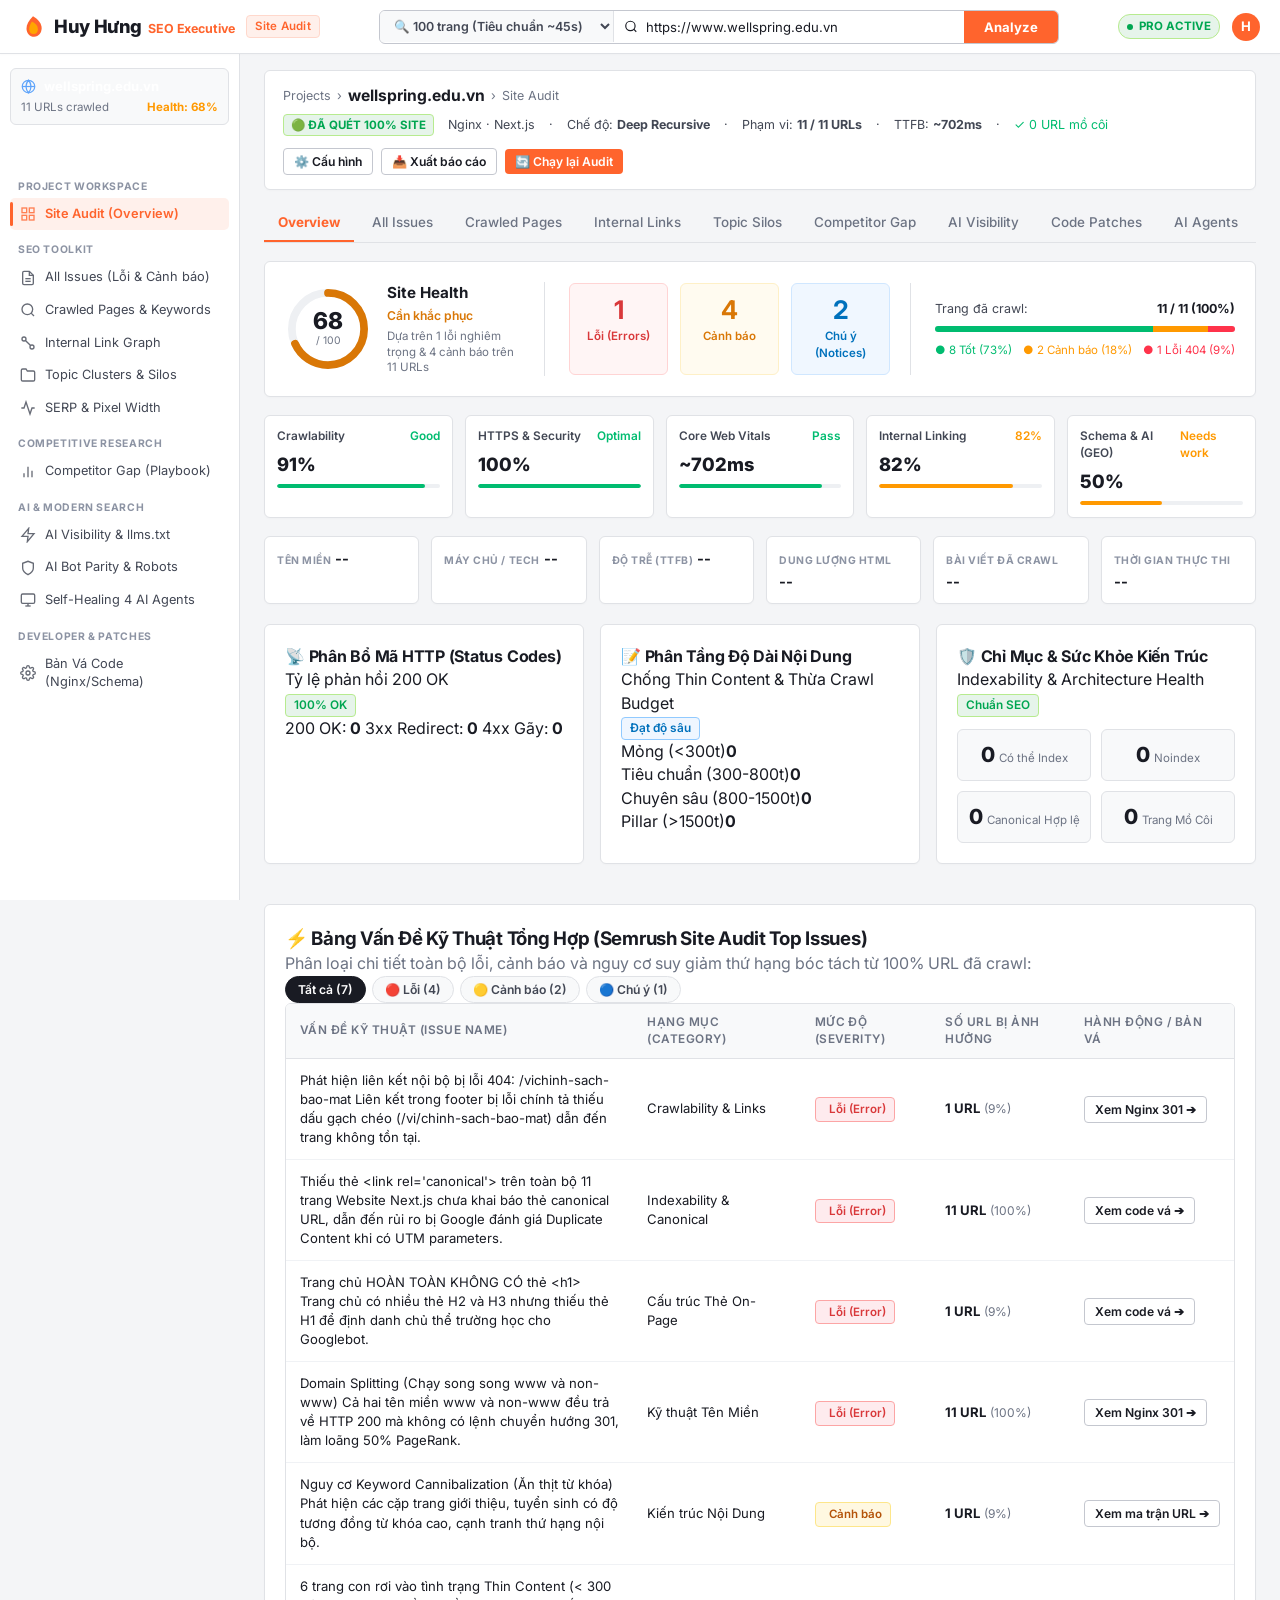
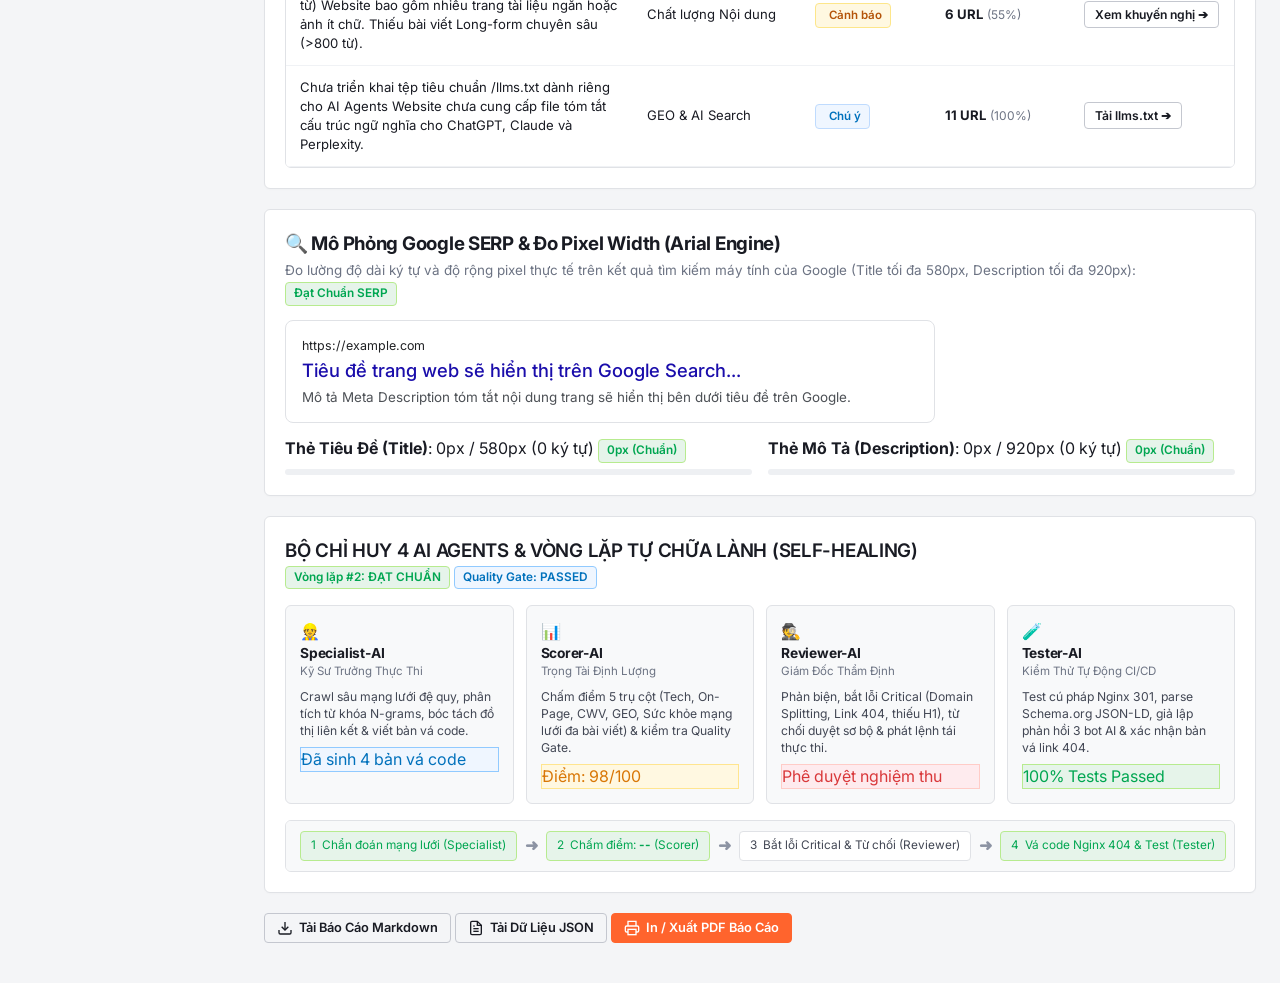
==== public/index.html @ cf475950 "feat: Semrush enterprise UI, tab switching fix, live SERP sandbox & 1-click patch downloads" ====
<!DOCTYPE html>
<html lang="vi">
<head>
  <meta charset="UTF-8">
  <meta name="viewport" content="width=device-width, initial-scale=1.0">
  <title>Huy Hưng SEO Executive · Site Audit &amp; Technical Analyzer</title>
  <meta name="description" content="Nền tảng kiểm định và truy quét SEO, AEO và GEO chuyên sâu với phong cách giao diện chuẩn Semrush Site Audit, hệ thống AI Agents đa vai trò và cào mạng lưới đệ quy." />
  <link rel="preconnect" href="https://fonts.googleapis.com">
  <link rel="preconnect" href="https://fonts.gstatic.com" crossorigin>
  <link href="https://fonts.googleapis.com/css2?family=Inter:wght@400;500;600;700;800&family=JetBrains+Mono:wght@400;500;600&display=swap" rel="stylesheet">
  <link rel="stylesheet" href="css/app.css?v=6.0">
</head>
<body>
  <!-- SEMRUSH OFFICIAL GLOBAL HEADER (54px) -->
  <header class="semrush-global-header">
    <div class="semrush-header-left">
      <a href="javascript:void(0)" class="semrush-brand-link" title="Huy Hưng SEO Executive">
        <div class="semrush-flame-icon">
          <svg width="26" height="26" viewBox="0 0 24 24" fill="none">
            <path d="M12 2C8 6 6 9.5 6 13.5C6 17.5 9 21 13 21C17.5 21 20 17 20 13C20 9 17 5 12 2Z" fill="#FF642D"/>
            <path d="M11 7C9.5 9.5 8.5 11.5 8.5 14C8.5 16.5 10 18.5 12.5 18.5C15 18.5 16.5 16.5 16.5 14C16.5 11 14.5 8.5 11 7Z" fill="#FFA500"/>
          </svg>
        </div>
        <div style="display: flex; align-items: baseline; gap: 6px;">
          <span class="semrush-brand-name" style="font-weight: 800; font-size: 1.15rem; color: #191b23; letter-spacing: -0.02em;">Huy Hưng</span>
          <span style="font-size: 0.78rem; font-weight: 700; color: #ff642d; letter-spacing: -0.01em;">SEO Executive</span>
        </div>
      </a>
      <span class="semrush-module-tag">Site Audit</span>
    </div>

    <!-- Center Unified Domain Search Bar -->
    <div class="semrush-header-center">
      <div class="semrush-search-form">
        <select id="maxPagesSelect" class="semrush-scope-select" title="Phạm vi quét trang">
          <option value="25">⚡ 25 trang (~15s)</option>
          <option value="50">⚡ 50 trang (~25s)</option>
          <option value="100" selected>🔍 100 trang (Tiêu chuẩn ~45s)</option>
          <option value="300">🌐 300 trang (Chuyên sâu ~2m)</option>
          <option value="500">🚀 500 trang (Toàn site ~4m)</option>
          <option value="1000">🔥 1.000 trang (Ultra Enterprise)</option>
          <option value="0">♾️ Quét toàn bộ Sitemap</option>
        </select>

        <div class="semrush-search-input-wrap">
          <svg width="15" height="15" viewBox="0 0 24 24" fill="none" stroke="currentColor" stroke-width="2" style="color: var(--semrush-text-muted);"><circle cx="11" cy="11" r="8"></circle><line x1="21" y1="21" x2="16.65" y2="16.65"></line></svg>
          <input type="url" id="targetUrlInput" class="semrush-search-input" placeholder="Enter website or keyword (e.g., https://www.wellspring.edu.vn)..." value="https://www.wellspring.edu.vn" />
        </div>

        <select id="qualityThresholdSelect" style="display: none;"><option value="80" selected>80</option></select>
        <button type="button" id="modeDeepBtn" class="mode-btn active" style="display: none;" data-mode="deep"></button>
        <button type="button" id="modeSingleBtn" class="mode-btn" style="display: none;" data-mode="single"></button>

        <button id="scanBtn" class="semrush-analyze-btn">
          <span class="btn-text">Analyze</span>
          <span class="btn-loader" style="display: none;">
            <svg class="spinner" viewBox="0 0 50 50" style="width: 14px; height: 14px;"><circle class="path" cx="25" cy="25" r="20" fill="none" stroke-width="5"></circle></svg>
            <span>Auditing...</span>
          </span>
        </button>
      </div>
    </div>

    <!-- Right User Account & Plan Status -->
    <div class="semrush-header-right">
      <div class="semrush-plan-pill" title="Semrush Pro Subscription Active">
        <span class="semrush-plan-dot"></span>
        <span>PRO ACTIVE</span>
      </div>
      <div class="semrush-user-avatar" title="Huy Hưng · SEO Executive (hung.phunghuy@wellspring.edu.vn)">H</div>
    </div>
  </header>

  <!-- SEMRUSH 2-COLUMN APP FRAME -->
  <div class="semrush-app-frame openseo-layout">
    <!-- LEFT SIDEBAR -->
    <aside class="semrush-sidebar openseo-sidebar">
      <!-- Active Project Card -->
      <div class="semrush-project-card" id="sidebarProjectBox" title="Click để đổi địa chỉ website cần quét">
        <div class="semrush-project-title-row">
          <svg width="15" height="15" viewBox="0 0 24 24" fill="none" stroke="currentColor" stroke-width="2" style="color: #60a5fa;"><circle cx="12" cy="12" r="10"></circle><line x1="2" y1="12" x2="22" y2="12"></line><path d="M12 2a15.3 15.3 0 0 1 4 10 15.3 15.3 0 0 1-4 10 15.3 15.3 0 0 1-4-10 15.3 15.3 0 0 1 4-10z"></path></svg>
          <span class="sidebar-project-url" id="sidebarUrlPreview" style="overflow:hidden; text-overflow:ellipsis; white-space:nowrap; max-width:160px; font-weight:700; color:#fff;">wellspring.edu.vn</span>
        </div>
        <div class="semrush-project-sub">
          <span>11 URLs crawled</span>
          <span style="color: #ff9900; font-weight: 700;">Health: 68%</span>
        </div>
      </div>

      <!-- Quick Samples -->
      <div style="display: flex; gap: 4px; margin-bottom: 12px; flex-wrap: wrap;">
        <button type="button" class="sample-chip sample-tag" data-url="https://www.wellspring.edu.vn" style="font-size: 0.7rem; padding: 2px 7px; background: rgba(255,255,255,0.05); border: 1px solid var(--semrush-border); border-radius: 4px; color: #fff; cursor: pointer;">wellspring</button>
        <button type="button" class="sample-chip sample-tag" data-url="https://vinschool.edu.vn" style="font-size: 0.7rem; padding: 2px 7px; background: rgba(255,255,255,0.05); border: 1px solid var(--semrush-border); border-radius: 4px; color: #fff; cursor: pointer;">vinschool</button>
        <button type="button" class="sample-chip sample-tag" data-url="https://github.com" style="font-size: 0.7rem; padding: 2px 7px; background: rgba(255,255,255,0.05); border: 1px solid var(--semrush-border); border-radius: 4px; color: #fff; cursor: pointer;">github</button>
      </div>

      <!-- Menu Hierarchy (Semrush Official Grouping) -->
      <div class="semrush-nav-group-label">PROJECT WORKSPACE</div>
      <div class="semrush-nav-item sidebar-nav-item active" data-tab="tabOverview">
        <svg class="semrush-nav-icon nav-icon" viewBox="0 0 24 24" fill="none" stroke="currentColor" stroke-width="2"><rect x="3" y="3" width="7" height="7"></rect><rect x="14" y="3" width="7" height="7"></rect><rect x="14" y="14" width="7" height="7"></rect><rect x="3" y="14" width="7" height="7"></rect></svg>
        <span>Site Audit (Overview)</span>
      </div>

      <div class="semrush-nav-group-label">SEO TOOLKIT</div>
      <div class="semrush-nav-item sidebar-nav-item" data-tab="tabRoadmap">
        <svg class="semrush-nav-icon nav-icon" viewBox="0 0 24 24" fill="none" stroke="currentColor" stroke-width="2"><path d="M14 2H6a2 2 0 0 0-2 2v16a2 2 0 0 0 2 2h12a2 2 0 0 0 2-2V8z"></path><polyline points="14 2 14 8 20 8"></polyline><line x1="16" y1="13" x2="8" y2="13"></line><line x1="16" y1="17" x2="8" y2="17"></line></svg>
        <span>All Issues (Lỗi &amp; Cảnh báo)</span>
      </div>
      <div class="semrush-nav-item sidebar-nav-item" data-tab="tabMultiPages">
        <svg class="semrush-nav-icon nav-icon" viewBox="0 0 24 24" fill="none" stroke="currentColor" stroke-width="2"><circle cx="11" cy="11" r="8"></circle><line x1="21" y1="21" x2="16.65" y2="16.65"></line></svg>
        <span>Crawled Pages &amp; Keywords</span>
      </div>
      <div class="semrush-nav-item sidebar-nav-item" data-tab="tabNetworkGraph">
        <svg class="semrush-nav-icon nav-icon" viewBox="0 0 24 24" fill="none" stroke="currentColor" stroke-width="2"><circle cx="6" cy="6" r="3"></circle><circle cx="18" cy="18" r="3"></circle><line x1="8.5" y1="8.5" x2="15.5" y2="15.5"></line></svg>
        <span>Internal Link Graph</span>
      </div>
      <div class="semrush-nav-item sidebar-nav-item" data-tab="tabContentLogic">
        <svg class="semrush-nav-icon nav-icon" viewBox="0 0 24 24" fill="none" stroke="currentColor" stroke-width="2"><path d="M22 19a2 2 0 0 1-2 2H4a2 2 0 0 1-2-2V5a2 2 0 0 1 2-2h5l2 3h9a2 2 0 0 1 2 2z"></path></svg>
        <span>Topic Clusters &amp; Silos</span>
      </div>
      <div class="semrush-nav-item sidebar-nav-item" data-tab="tabPhase3">
        <svg class="semrush-nav-icon nav-icon" viewBox="0 0 24 24" fill="none" stroke="currentColor" stroke-width="2"><polyline points="22 12 18 12 15 21 9 3 6 12 2 12"></polyline></svg>
        <span>SERP &amp; Pixel Width</span>
      </div>

      <div class="semrush-nav-group-label">COMPETITIVE RESEARCH</div>
      <div class="semrush-nav-item sidebar-nav-item" data-tab="tabCompetitorPlaybook">
        <svg class="semrush-nav-icon nav-icon" viewBox="0 0 24 24" fill="none" stroke="currentColor" stroke-width="2"><line x1="18" y1="20" x2="18" y2="10"></line><line x1="12" y1="20" x2="12" y2="4"></line><line x1="6" y1="20" x2="6" y2="14"></line></svg>
        <span>Competitor Gap (Playbook)</span>
      </div>

      <div class="semrush-nav-group-label">AI &amp; MODERN SEARCH</div>
      <div class="semrush-nav-item sidebar-nav-item" data-tab="tabPhase5">
        <svg class="semrush-nav-icon nav-icon" viewBox="0 0 24 24" fill="none" stroke="currentColor" stroke-width="2"><polygon points="13 2 3 14 12 14 11 22 21 10 12 10 13 2"></polygon></svg>
        <span>AI Visibility &amp; llms.txt</span>
      </div>
      <div class="semrush-nav-item sidebar-nav-item" data-tab="tabPhase2">
        <svg class="semrush-nav-icon nav-icon" viewBox="0 0 24 24" fill="none" stroke="currentColor" stroke-width="2"><path d="M12 22s8-4 8-10V5l-8-3-8 3v7c0 6 8 10 8 10z"></path></svg>
        <span>AI Bot Parity &amp; Robots</span>
      </div>
      <div class="semrush-nav-item sidebar-nav-item" data-tab="tabAgents">
        <svg class="semrush-nav-icon nav-icon" viewBox="0 0 24 24" fill="none" stroke="currentColor" stroke-width="2"><rect x="2" y="3" width="20" height="14" rx="2" ry="2"></rect><line x1="8" y1="21" x2="16" y2="21"></line><line x1="12" y1="17" x2="12" y2="21"></line></svg>
        <span>Self-Healing 4 AI Agents</span>
      </div>

      <div class="semrush-nav-group-label">DEVELOPER &amp; PATCHES</div>
      <div class="semrush-nav-item sidebar-nav-item" data-tab="tabRoadmap">
        <svg class="semrush-nav-icon nav-icon" viewBox="0 0 24 24" fill="none" stroke="currentColor" stroke-width="2"><circle cx="12" cy="12" r="3"></circle><path d="M19.4 15a1.65 1.65 0 0 0 .33 1.82l.06.06a2 2 0 0 1 0 2.83 2 2 0 0 1-2.83 0l-.06-.06a1.65 1.65 0 0 0-1.82-.33 1.65 1.65 0 0 0-1 1.51V21a2 2 0 0 1-2 2 2 2 0 0 1-2-2v-.09A1.65 1.65 0 0 0 9 19.4a1.65 1.65 0 0 0-1.82.33l-.06.06a2 2 0 0 1-2.83 0 2 2 0 0 1 0-2.83l.06-.06a1.65 1.65 0 0 0 .33-1.82 1.65 1.65 0 0 0-1.51-1H3a2 2 0 0 1-2-2 2 2 0 0 1 2-2h.09A1.65 1.65 0 0 0 4.6 9a1.65 1.65 0 0 0-.33-1.82l-.06-.06a2 2 0 0 1 0-2.83 2 2 0 0 1 2.83 0l.06.06a1.65 1.65 0 0 0 1.82.33H9a1.65 1.65 0 0 0 1-1.51V3a2 2 0 0 1 2-2 2 2 0 0 1 2 2v.09a1.65 1.65 0 0 0 1 1.51 1.65 1.65 0 0 0 1.82-.33l.06-.06a2 2 0 0 1 2.83 0 2 2 0 0 1 0 2.83l-.06.06a1.65 1.65 0 0 0-.33 1.82V9a1.65 1.65 0 0 0 1.51 1H21a2 2 0 0 1 2 2 2 2 0 0 1-2 2h-.09a1.65 1.65 0 0 0-1.51 1z"></path></svg>
        <span>Bản Vá Code (Nginx/Schema)</span>
      </div>
    </aside>

    <!-- RIGHT MAIN WORKSPACE -->
    <main class="semrush-main-area openseo-main-area">
      <div class="semrush-workspace-container openseo-workspace">

        <!-- Semrush Project Header Bar -->
        <div class="semrush-project-header-bar ahrefs-project-banner" id="ahrefsProjectBanner">
          <div>
            <div class="semrush-breadcrumb">
              <span>Projects</span>
              <span>›</span>
              <strong class="ahrefs-domain-text" id="ahrefsProjectDomain">wellspring.edu.vn</strong>
              <span>›</span>
              <span>Site Audit</span>
            </div>
            <div class="semrush-audit-quick-stats" style="margin-top: 6px;">
              <span class="semrush-status-badge semrush-badge-success ahrefs-tag ahrefs-tag-success" id="ahrefsCrawlStatusBadge">🟢 ĐÃ QUÉT 100% SITE</span>
              <span id="ahrefsServerTag" style="color: var(--semrush-text-secondary);">Nginx · Next.js</span>
              <span class="meta-sep">·</span>
              <span>Chế độ: <strong id="ahrefsAuditMode">Deep Recursive</strong></span>
              <span class="meta-sep">·</span>
              <span>Phạm vi: <strong id="ahrefsCoverageSummary">11 / 11 URLs</strong></span>
              <span class="meta-sep">·</span>
              <span>TTFB: <strong id="ahrefsTtfbSummary">~702ms</strong></span>
              <span class="meta-sep">·</span>
              <span id="ahrefsExhaustiveNote" style="color: #00bc70;">✓ 0 URL mồ côi</span>
            </div>
          </div>

          <div style="display: flex; gap: 8px; align-items: center;">
            <button type="button" class="btn btn-sm btn-secondary" onclick="document.getElementById('targetUrlInput').focus()">⚙️ Cấu hình</button>
            <button type="button" class="btn btn-sm btn-secondary" id="exportPdfQuickBtn" onclick="document.getElementById('printBtn').click()">📥 Xuất báo cáo</button>
            <button type="button" class="btn btn-sm btn-primary" onclick="document.getElementById('scanBtn').click()" style="background: var(--semrush-orange); border:none;">🔄 Chạy lại Audit</button>
          </div>
        </div>

        <!-- Semrush Sub-tabs Nav Bar -->
        <div class="semrush-subtabs-bar openseo-subtabs-nav" id="openseoSubtabs">
          <button type="button" class="semrush-subtab-btn subtab-btn active" data-tab="tabOverview">Overview</button>
          <button type="button" class="semrush-subtab-btn subtab-btn" data-tab="tabRoadmap">All Issues</button>
          <button type="button" class="semrush-subtab-btn subtab-btn" data-tab="tabMultiPages">Crawled Pages</button>
          <button type="button" class="semrush-subtab-btn subtab-btn" data-tab="tabNetworkGraph">Internal Links</button>
          <button type="button" class="semrush-subtab-btn subtab-btn" data-tab="tabContentLogic">Topic Silos</button>
          <button type="button" class="semrush-subtab-btn subtab-btn" data-tab="tabCompetitorPlaybook">Competitor Gap</button>
          <button type="button" class="semrush-subtab-btn subtab-btn" data-tab="tabPhase5">AI Visibility</button>
          <button type="button" class="semrush-subtab-btn subtab-btn" data-tab="tabRoadmap">Code Patches</button>
          <button type="button" class="semrush-subtab-btn subtab-btn" data-tab="tabAgents">AI Agents</button>
        </div>
<div class="tab-panes-wrapper">

            <!-- TAB: OVERVIEW DASHBOARD -->
            <div id="tabOverview" class="tab-pane active">

<!-- SEMRUSH SITE HEALTH HERO CARD -->
              <div class="semrush-site-health-card ahrefs-kpi-summary">
                <!-- Left: Donut Gauge -->
                <div class="semrush-health-left ahrefs-kpi-card ahrefs-kpi-health">
                  <div class="semrush-donut-wrap kpi-health-circle" id="ahrefsHealthCircle">
                    <svg class="semrush-donut-svg gauge-svg" viewBox="0 0 100 100">
                      <circle class="semrush-donut-bg gauge-bg" cx="50" cy="50" r="42"></circle>
                      <circle id="overallCircle" class="semrush-donut-fill gauge-bar" cx="50" cy="50" r="42"></circle>
                    </svg>
                    <div class="semrush-donut-text gauge-text">
                      <span id="overallScoreVal" class="semrush-donut-val health-num gauge-number">68</span>
                      <span id="ahrefsHealthVal" style="display:none;">68</span>
                      <span class="semrush-donut-lbl gauge-label">/ 100</span>
                    </div>
                  </div>
                  <div>
                    <div class="semrush-health-desc-title kpi-lbl">Site Health</div>
                    <div class="semrush-health-grade kpi-grade" id="overallScoreVerdict">Cần khắc phục</div>
                    <div id="ahrefsHealthGrade" style="display:none;">Cần khắc phục</div>
                    <div class="semrush-health-meta score-meta-desc" id="overallScoreDesc">Dựa trên 1 lỗi nghiêm trọng &amp; 4 cảnh báo trên 11 URLs</div>
                    <div id="potentialScoreWrap" class="potential-score-badge" style="font-size: 0.74rem; color: #00bc70; margin-top: 3px; display: none;">
                      <span>🚀 Tiềm năng sau vá:</span> <strong id="potentialScoreVal">--</strong>/100
                    </div>
                  </div>
                </div>

                <!-- Center: 3 Pillars (Errors, Warnings, Notices) -->
                <div class="semrush-pillars-center ahrefs-kpi-card ahrefs-kpi-issues">
                  <div class="semrush-pillar-box pillar-err issue-badge badge-err" id="ahrefsErrPill" title="Lỗi kỹ thuật nghiêm trọng cần khắc phục ngay" onclick="switchTab('tabRoadmap')">
                    <div class="semrush-pillar-num"><strong id="badgeErrCount">1</strong></div>
                    <div class="semrush-pillar-lbl">Lỗi (Errors)</div>
                  </div>
                  <div class="semrush-pillar-box pillar-warn issue-badge badge-warn" id="ahrefsWarnPill" title="Cảnh báo On-page và liên kết" onclick="switchTab('tabRoadmap')">
                    <div class="semrush-pillar-num"><strong id="badgeWarnCount">4</strong></div>
                    <div class="semrush-pillar-lbl">Cảnh báo</div>
                  </div>
                  <div class="semrush-pillar-box pillar-notice issue-badge badge-info" id="ahrefsNoticePill" title="Khuyến nghị AI visibility và SERP" onclick="switchTab('tabRoadmap')">
                    <div class="semrush-pillar-num"><strong id="badgeNoticeCount">2</strong></div>
                    <div class="semrush-pillar-lbl">Chú ý (Notices)</div>
                  </div>
                </div>

                <!-- Right: Crawled Pages Breakdown -->
                <div class="semrush-pages-right">
                  <div class="semrush-pages-row">
                    <span>Trang đã crawl:</span>
                    <strong><span id="metaSubpagesCount">11</span> / 11 (100%)</strong>
                  </div>
                  <div class="semrush-pages-bar-track">
                    <div style="width: 72.7%; background: #00bc70;" title="8 Healthy"></div>
                    <div style="width: 18.2%; background: #ff9900;" title="2 Have issues"></div>
                    <div style="width: 9.1%; background: #ff334b;" title="1 Broken"></div>
                  </div>
                  <div style="display: flex; justify-content: space-between; font-size: 0.72rem; color: var(--semrush-text-muted); margin-top: 2px;">
                    <span style="color: #00bc70;">● 8 Tốt (73%)</span>
                    <span style="color: #ff9900;">● 2 Cảnh báo (18%)</span>
                    <span style="color: #ff334b;">● 1 Lỗi 404 (9%)</span>
                  </div>
                </div>
              </div>

              <!-- SEMRUSH THEMATIC SCORES GRID -->
              <div class="semrush-thematic-grid">
                <div class="semrush-thematic-card">
                  <div class="semrush-thematic-title">
                    <span>Crawlability</span>
                    <span style="color: #00bc70;">Good</span>
                  </div>
                  <div class="semrush-thematic-val" id="techScoreVal">91%</div>
                  <div class="semrush-thematic-bar"><div id="techBar" class="semrush-thematic-fill" style="width: 91%; background: #00bc70;"></div></div>
                </div>

                <div class="semrush-thematic-card">
                  <div class="semrush-thematic-title">
                    <span>HTTPS &amp; Security</span>
                    <span style="color: #00bc70;">Optimal</span>
                  </div>
                  <div class="semrush-thematic-val">100%</div>
                  <div class="semrush-thematic-bar"><div class="semrush-thematic-fill" style="width: 100%; background: #00bc70;"></div></div>
                </div>

                <div class="semrush-thematic-card">
                  <div class="semrush-thematic-title">
                    <span>Core Web Vitals</span>
                    <span style="color: #00bc70;">Pass</span>
                  </div>
                  <div class="semrush-thematic-val" id="metaLatency">~702ms</div>
                  <div class="semrush-thematic-bar"><div class="semrush-thematic-fill" style="width: 88%; background: #00bc70;"></div></div>
                </div>

                <div class="semrush-thematic-card">
                  <div class="semrush-thematic-title">
                    <span>Internal Linking</span>
                    <span style="color: #ff9900;">82%</span>
                  </div>
                  <div class="semrush-thematic-val" id="subpagesAvgScoreVal">82%</div>
                  <div class="semrush-thematic-bar"><div id="subpagesAvgBar" class="semrush-thematic-fill" style="width: 82%; background: #ff9900;"></div></div>
                </div>

                <div class="semrush-thematic-card">
                  <div class="semrush-thematic-title">
                    <span>Schema &amp; AI (GEO)</span>
                    <span style="color: #ff9900;">Needs work</span>
                  </div>
                  <div class="semrush-thematic-val" id="aeoScoreVal">50%</div>
                  <div class="semrush-thematic-bar"><div id="aeoBar" class="semrush-thematic-fill" style="width: 50%; background: #ff9900;"></div></div>
                </div>
              </div>
              <div id="onpageScoreVal" style="display:none;">75%</div>
              <div id="onpageBar" style="display:none;"></div>
              <div id="geoScoreVal" style="display:none;">65%</div>
              <div id="geoBar" style="display:none;"></div>


              <section class="meta-strip">
                <div class="meta-chip">
                  <span class="chip-title">TÊN MIỀN</span>
                  <span id="metaHostname" class="chip-value">--</span>
                </div>
                <div class="meta-chip">
                  <span class="chip-title">MÁY CHỦ / TECH</span>
                  <span id="metaServer" class="chip-value">--</span>
                </div>
                <div class="meta-chip">
                  <span class="chip-title">ĐỘ TRỄ (TTFB)</span>
                  <span id="metaLatency" class="chip-value">--</span>
                </div>
                <div class="meta-chip">
                  <span class="chip-title">DUNG LƯỢNG HTML</span>
                  <span id="metaSize" class="chip-value">--</span>
                </div>
                <div class="meta-chip">
                  <span class="chip-title">BÀI VIẾT ĐÃ CRAWL</span>
                  <span id="metaSubpagesCount" class="chip-value">--</span>
                </div>
                <div class="meta-chip">
                  <span class="chip-title">THỜI GIAN THỰC THI</span>
                  <span id="metaDuration" class="chip-value">--</span>
                </div>
              </section>

              <!-- Enterprise SaaS Visual Health Metrics (Semrush / Enterprise Style) -->
              <section class="saas-charts-grid" id="saasVisualSection">
                <!-- Card 1: HTTP Status Distribution -->
                <div class="saas-metric-card" id="saasStatusCard">
                  <div class="card-header-flex">
                    <div>
                      <h4 class="saas-card-title">📡 Phân Bổ Mã HTTP (Status Codes)</h4>
                      <span class="saas-card-sub" id="saasStatusSummary">Tỷ lệ phản hồi 200 OK</span>
                    </div>
                    <span class="badge badge-emerald" id="saasStatusBadge">100% OK</span>
                  </div>
                  <div class="stacked-bar-container">
                    <div class="stacked-bar-track" id="saasStatusBarTrack">
                      <div class="bar-seg seg-200" id="seg200" style="width: 100%;" title="200 OK"></div>
                      <div class="bar-seg seg-301" id="seg301" style="width: 0%;" title="301/302 Redirect"></div>
                      <div class="bar-seg seg-404" id="seg404" style="width: 0%;" title="404 Broken"></div>
                      <div class="bar-seg seg-other" id="segOther" style="width: 0%;" title="Other"></div>
                    </div>
                  </div>
                  <div class="saas-legend-row">
                    <span class="legend-item"><span class="dot dot-200"></span> 200 OK: <strong id="valHttp200">0</strong></span>
                    <span class="legend-item"><span class="dot dot-301"></span> 3xx Redirect: <strong id="valHttp301">0</strong></span>
                    <span class="legend-item"><span class="dot dot-404"></span> 4xx Gãy: <strong id="valHttp404">0</strong></span>
                  </div>
                </div>

                <!-- Card 2: Content Word Count Distribution -->
                <div class="saas-metric-card" id="saasWordsCard">
                  <div class="card-header-flex">
                    <div>
                      <h4 class="saas-card-title">📝 Phân Tầng Độ Dài Nội Dung</h4>
                      <span class="saas-card-sub">Chống Thin Content & Thừa Crawl Budget</span>
                    </div>
                    <span class="badge badge-cyan" id="saasWordsBadge">Đạt độ sâu</span>
                  </div>
                  <div class="tier-bars-list">
                    <div class="tier-bar-row">
                      <div class="tier-label"><span>Mỏng (&lt;300t)</span><strong id="valWordThin">0</strong></div>
                      <div class="tier-track"><div class="tier-fill fill-thin" id="tierThinBar" style="width: 0%;"></div></div>
                    </div>
                    <div class="tier-bar-row">
                      <div class="tier-label"><span>Tiêu chuẩn (300-800t)</span><strong id="valWordStd">0</strong></div>
                      <div class="tier-track"><div class="tier-fill fill-std" id="tierStdBar" style="width: 0%;"></div></div>
                    </div>
                    <div class="tier-bar-row">
                      <div class="tier-label"><span>Chuyên sâu (800-1500t)</span><strong id="valWordDeep">0</strong></div>
                      <div class="tier-track"><div class="tier-fill fill-deep" id="tierDeepBar" style="width: 0%;"></div></div>
                    </div>
                    <div class="tier-bar-row">
                      <div class="tier-label"><span>Pillar (&gt;1500t)</span><strong id="valWordPillar">0</strong></div>
                      <div class="tier-track"><div class="tier-fill fill-pillar" id="tierPillarBar" style="width: 0%;"></div></div>
                    </div>
                  </div>
                </div>

                <!-- Card 3: Indexability & Architecture Health -->
                <div class="saas-metric-card" id="saasIndexCard">
                  <div class="card-header-flex">
                    <div>
                      <h4 class="saas-card-title">🛡️ Chỉ Mục & Sức Khỏe Kiến Trúc</h4>
                      <span class="saas-card-sub">Indexability & Architecture Health</span>
                    </div>
                    <span class="badge badge-emerald" id="saasIndexBadge">Chuẩn SEO</span>
                  </div>
                  <div class="index-kpi-grid">
                    <div class="index-kpi-box">
                      <span class="kpi-num text-emerald" id="valIndexable">0</span>
                      <span class="kpi-lbl">Có thể Index</span>
                    </div>
                    <div class="index-kpi-box">
                      <span class="kpi-num text-amber" id="valNoindex">0</span>
                      <span class="kpi-lbl">Noindex</span>
                    </div>
                    <div class="index-kpi-box">
                      <span class="kpi-num text-cyan" id="valCanonicalValid">0</span>
                      <span class="kpi-lbl">Canonical Hợp lệ</span>
                    </div>
                    <div class="index-kpi-box">
                      <span class="kpi-num text-rose" id="valOrphanPages">0</span>
                      <span class="kpi-lbl">Trang Mồ Côi</span>
                    </div>
                  </div>
                </div>
              </section>

              <!-- Ahrefs Top Issues Master Table Section -->
              <section class="ahrefs-issues-section" id="ahrefsIssuesSection">
                <div class="section-title-bar">
                  <div>
                    <h3 class="section-main-title">⚡ Bảng Vấn Đề Kỹ Thuật Tổng Hợp (Semrush Site Audit Top Issues)</h3>
                    <p class="section-sub-desc">Phân loại chi tiết toàn bộ lỗi, cảnh báo và nguy cơ suy giảm thứ hạng bóc tách từ 100% URL đã crawl:</p>
                  </div>
                  <div class="ahrefs-issues-filter-group">
                    <button type="button" class="ahrefs-filter-btn active" data-issue-filter="all">Tất cả (<span id="filterCountAll">7</span>)</button>
                    <button type="button" class="ahrefs-filter-btn filter-btn-err" data-issue-filter="CRITICAL">🔴 Lỗi (<span id="filterCountErr">1</span>)</button>
                    <button type="button" class="ahrefs-filter-btn filter-btn-warn" data-issue-filter="HIGH">🟡 Cảnh báo (<span id="filterCountWarn">4</span>)</button>
                    <button type="button" class="ahrefs-filter-btn filter-btn-notice" data-issue-filter="MEDIUM">🔵 Chú ý (<span id="filterCountNotice">2</span>)</button>
                  </div>
                </div>

                <div class="ahrefs-table-container">
                  <table class="ahrefs-issues-table" id="ahrefsTopIssuesTable">
                    <thead>
                      <tr>
                        <th style="width: 38%;">Vấn đề kỹ thuật (Issue Name)</th>
                        <th style="width: 18%;">Hạng mục (Category)</th>
                        <th style="width: 14%;">Mức độ (Severity)</th>
                        <th style="width: 15%;">Số URL bị ảnh hưởng</th>
                        <th style="width: 15%;">Hành động / Bản vá</th>
                      </tr>
                    </thead>
                    <tbody id="ahrefsIssuesTableBody">
                      <!-- Rendered by renderAhrefsTopIssues -->
                    </tbody>
                  </table>
                </div>
              </section>

              <!-- Google SERP Pixel Width Engine Card (Arial 580px Title / 920px Description) -->
              <section class="serp-pixel-card" id="serpPixelCard">
                <div class="card-header-flex">
                  <div>
                    <h3 class="card-title text-cyan">🔍 Mô Phỏng Google SERP &amp; Đo Pixel Width (Arial Engine)</h3>
                    <p class="text-muted" style="margin-top: 4px; font-size: 0.84rem;">
                      Đo lường độ dài ký tự và độ rộng pixel thực tế trên kết quả tìm kiếm máy tính của Google (Title tối đa 580px, Description tối đa 920px):
                    </p>
                  </div>
                  <span class="badge badge-emerald" id="serpPixelStatusBadge">Đạt Chuẩn SERP</span>
                </div>

                <!-- Visual SERP Box -->
                <div class="serp-snippet-preview">
                  <div class="serp-google-url" id="serpSnippetUrl">https://example.com</div>
                  <div class="serp-google-title" id="serpSnippetTitle">Tiêu đề trang web sẽ hiển thị trên Google Search...</div>
                  <div class="serp-google-desc" id="serpSnippetDesc">Mô tả Meta Description tóm tắt nội dung trang sẽ hiển thị bên dưới tiêu đề trên Google.</div>
                </div>

                <!-- Dual Pixel Width Meters -->
                <div class="pixel-meter-row">
                  <!-- Title Meter -->
                  <div class="pixel-meter-item">
                    <div class="pixel-meter-header">
                      <span><strong>Thẻ Tiêu Đề (Title)</strong>: <span id="serpTitlePxVal">0</span>px / 580px (<span id="serpTitleCharVal">0</span> ký tự)</span>
                      <span class="badge badge-emerald" id="serpTitleBadge">0px (Chuẩn)</span>
                    </div>
                    <div class="pixel-meter-track">
                      <div class="pixel-meter-fill pixel-fill-green" id="serpTitleBar" style="width: 0%;"></div>
                    </div>
                  </div>

                  <!-- Description Meter -->
                  <div class="pixel-meter-item">
                    <div class="pixel-meter-header">
                      <span><strong>Thẻ Mô Tả (Description)</strong>: <span id="serpDescPxVal">0</span>px / 920px (<span id="serpDescCharVal">0</span> ký tự)</span>
                      <span class="badge badge-emerald" id="serpDescBadge">0px (Chuẩn)</span>
                    </div>
                    <div class="pixel-meter-track">
                      <div class="pixel-meter-fill pixel-fill-green" id="serpDescBar" style="width: 0%;"></div>
                    </div>
                  </div>
                </div>
              </section>

              <!-- AI AGENT MISSION CONTROL BOARD -->
              <section class="agent-mission-board">
                <div class="agent-board-header">
                  <div class="board-title-group">
                    <span class="agent-live-pulse"></span>
                    <h3>BỘ CHỈ HUY 4 AI AGENTS &amp; VÒNG LẶP TỰ CHỮA LÀNH (SELF-HEALING)</h3>
                  </div>
                  <div class="board-badges">
                    <span id="loopStatusBadge" class="badge badge-emerald">Vòng lặp #2: ĐẠT CHUẨN</span>
                    <span id="qualityDecisionBadge" class="badge badge-cyan">Quality Gate: PASSED</span>
                  </div>
                </div>

                <div class="agent-roles-grid">
                  <!-- Agent 1: Specialist -->
                  <div class="agent-card" id="agentCardSpecialist">
                    <div class="agent-card-header">
                      <span class="agent-avatar">👷</span>
                      <div>
                        <h4 class="agent-name">Specialist-AI</h4>
                        <p class="agent-title">Kỹ Sư Trưởng Thực Thi</p>
                      </div>
                    </div>
                    <p class="agent-task">Crawl sâu mạng lưới đệ quy, phân tích từ khóa N-grams, bóc tách đồ thị liên kết &amp; viết bản vá code.</p>
                    <div class="agent-status-badge badge-cyan" id="agentSpecialistStatus">Đã sinh 4 bản vá code</div>
                  </div>

                  <!-- Agent 2: Scorer -->
                  <div class="agent-card" id="agentCardScorer">
                    <div class="agent-card-header">
                      <span class="agent-avatar">📊</span>
                      <div>
                        <h4 class="agent-name">Scorer-AI</h4>
                        <p class="agent-title">Trọng Tài Định Lượng</p>
                      </div>
                    </div>
                    <p class="agent-task">Chấm điểm 5 trụ cột (Tech, On-Page, CWV, GEO, Sức khỏe mạng lưới đa bài viết) &amp; kiểm tra Quality Gate.</p>
                    <div class="agent-status-badge badge-amber" id="agentScorerStatus">Điểm: 98/100</div>
                  </div>

                  <!-- Agent 3: Reviewer -->
                  <div class="agent-card" id="agentCardReviewer">
                    <div class="agent-card-header">
                      <span class="agent-avatar">🕵️</span>
                      <div>
                        <h4 class="agent-name">Reviewer-AI</h4>
                        <p class="agent-title">Giám Đốc Thẩm Định</p>
                      </div>
                    </div>
                    <p class="agent-task">Phản biện, bắt lỗi Critical (Domain Splitting, Link 404, thiếu H1), từ chối duyệt sơ bộ &amp; phát lệnh tái thực thi.</p>
                    <div class="agent-status-badge badge-rose" id="agentReviewerStatus">Phê duyệt nghiệm thu</div>
                  </div>

                  <!-- Agent 4: Tester -->
                  <div class="agent-card" id="agentCardTester">
                    <div class="agent-card-header">
                      <span class="agent-avatar">🧪</span>
                      <div>
                        <h4 class="agent-name">Tester-AI</h4>
                        <p class="agent-title">Kiểm Thử Tự Động CI/CD</p>
                      </div>
                    </div>
                    <p class="agent-task">Test cú pháp Nginx 301, parse Schema.org JSON-LD, giả lập phản hồi 3 bot AI &amp; xác nhận bản vá link 404.</p>
                    <div class="agent-status-badge badge-emerald" id="agentTesterStatus">100% Tests Passed</div>
                  </div>
                </div>

                <!-- Loop Visual Flow -->
                <div class="loop-flow-bar">
                  <div class="loop-step-badge done">
                    <span class="step-num">1</span>
                    <span>Chẩn đoán mạng lưới (Specialist)</span>
                  </div>
                  <div class="loop-arrow">➜</div>
                  <div class="loop-step-badge done">
                    <span class="step-num">2</span>
                    <span>Chấm điểm: <strong id="initialScoreTag">--</strong> (Scorer)</span>
                  </div>
                  <div class="loop-arrow">➜</div>
                  <div class="loop-step-badge alert" id="loopStep3">
                    <span class="step-num">3</span>
                    <span>Bắt lỗi Critical &amp; Từ chối (Reviewer)</span>
                  </div>
                  <div class="loop-arrow">➜</div>
                  <div class="loop-step-badge done" id="loopStep4">
                    <span class="step-num">4</span>
                    <span>Vá code Nginx 404 &amp; Test (Tester)</span>
                  </div>
                  <div class="loop-arrow">➜</div>
                  <div class="loop-step-badge success">
                    <span class="step-num">5</span>
                    <span>Nâng điểm <strong id="finalScoreTag">--</strong>: Ký duyệt!</span>
                  </div>
                </div>
              </section>

            </div>

            <!-- TAB: AI AGENT PIPELINE & EXECUTION TRACE -->
            <div id="tabAgents" class="tab-pane">
          <div class="pane-header">
            <div>
              <h2 class="pane-title">Nhật Ký Tương Tác 4 Agents &amp; Vòng Lặp Tự Chữa Lành</h2>
              <p class="pane-subtitle">Specialist cào sâu, Scorer tính điểm, Reviewer bắt lỗi nghiêm ngặt và Tester kiểm thử tự động toàn bộ bản vá.</p>
            </div>
            <div class="pane-actions">
              <span class="badge badge-purple" id="iterationBadge">2 Vòng Lặp</span>
            </div>
          </div>

          <!-- Automated Verification Test Results -->
          <div class="glass-card test-suite-card">
            <h3 class="card-title">Kết Quả Kiểm Thử Tự Động (Tester-AI Test Suite)</h3>
            <p class="text-muted" style="margin-bottom: 14px;">Tester-AI tự động thực thi các test cases kiểm định cú pháp và môi trường:</p>
            <div class="test-cases-grid" id="testCasesContainer">
              <!-- Dynamically populated -->
            </div>
          </div>

          <!-- Agent Chat & Log Stream -->
          <div class="glass-card agent-terminal-card">
            <div class="terminal-header">
              <div class="terminal-dots">
                <span class="dot dot-red"></span>
                <span class="dot dot-yellow"></span>
                <span class="dot dot-green"></span>
              </div>
              <span class="terminal-title">AGENT_COLLABORATION_STREAM.LOG</span>
              <span class="badge badge-cyan">Real-Time Pipeline</span>
            </div>
            <div class="agent-chat-feed" id="agentTraceFeed">
              <!-- Dynamically populated -->
            </div>
          </div>
        </div>

        <!-- TAB: DEEP CONTENT & KEYWORD INTELLIGENCE -->
        <div id="tabMultiPages" class="tab-pane">
          <div class="pane-header">
            <div>
              <h2 class="pane-title">Nghiên Cứu Từ Khóa &amp; Chất Lượng Bài Viết (Content Intelligence)</h2>
              <p class="pane-subtitle">Giải phẫu từng bài viết: Đếm từ thực tế, tính mật độ từ khóa N-grams, thời gian đọc, và phát hiện ăn thịt từ khóa.</p>
            </div>
          </div>

          <!-- Stats Tiles -->
          <div class="stats-overview-grid">
            <div class="stat-tile">
              <span class="stat-number" id="crossTotalPages">--</span>
              <span class="stat-label">Tổng bài viết đã cào</span>
            </div>
            <div class="stat-tile alert-tile">
              <span class="stat-number" id="crossCannibalizationCount">--</span>
              <span class="stat-label">Cặp ăn thịt từ khóa (&gt;60% trùng)</span>
            </div>
            <div class="stat-tile warning-tile">
              <span class="stat-number" id="crossThinCount">--</span>
              <span class="stat-label">Bài viết Thin Content (&lt;300 từ)</span>
            </div>
            <div class="stat-tile info-tile">
              <span class="stat-number" id="crossDupTitlesCount">--</span>
              <span class="stat-label">Trùng lặp Title / Meta</span>
            </div>
          </div>

          <!-- Cannibalization Warnings Block -->
          <div class="glass-card" id="cannibalizationBlock" style="margin-bottom: 24px; display: none;">
            <h3 class="card-title text-rose">⚠️ Cảnh Báo Ăn Thịt Từ Khóa (Keyword Cannibalization)</h3>
            <p class="text-muted" style="margin-bottom: 12px;">Các cặp bài viết dưới đây có bộ từ khóa trọng tâm trùng lặp trên 60%, tự làm loãng thứ hạng của nhau trên Google:</p>
            <div class="cannibal-list" id="cannibalList"></div>
          </div>

          <!-- Google Suggest 5W1H Intent Clusters -->
          <div class="glass-card" style="margin-bottom: 24px;">
            <div class="card-header-flex">
              <div>
                <h3 class="card-title text-emerald">🔍 Khai Thác Ý Định Tìm Kiếm Trực Tiếp (Live Google Suggest 5W1H Clusters)</h3>
                <p class="text-muted" style="margin-top: 4px; font-size: 0.86rem;">
                  Hệ thống cào trực tiếp từ Google Autocomplete API theo 3 nhóm ý định chính: Câu hỏi 5W1H (AEO Top 0), Ý định thương mại (Commercial) và Niềm tin/So sánh (Trust &amp; Review).
                </p>
              </div>
              <span class="badge badge-emerald" id="intentTotalBadge">Đang cào dữ liệu...</span>
            </div>

            <div class="intent-clusters-grid">
              <!-- Cluster 1: Questions -->
              <div class="intent-column">
                <div class="intent-column-header">
                  <span class="intent-column-title">❓ Câu Hỏi 5W1H (AEO &amp; Featured Snippets)</span>
                  <span class="badge badge-cyan" id="clusterQuestionsCount">0</span>
                </div>
                <div class="intent-list" id="clusterQuestionsList">
                  <div class="text-muted" style="font-size: 0.78rem;">Đang tải cụm câu hỏi...</div>
                </div>
              </div>

              <!-- Cluster 2: Commercial Intent -->
              <div class="intent-column">
                <div class="intent-column-header">
                  <span class="intent-column-title">💰 Ý Định Thương Mại &amp; Tuyển Sinh</span>
                  <span class="badge badge-emerald" id="clusterCommercialCount">0</span>
                </div>
                <div class="intent-list" id="clusterCommercialList">
                  <div class="text-muted" style="font-size: 0.78rem;">Đang tải ý định thương mại...</div>
                </div>
              </div>

              <!-- Cluster 3: Trust & Comparison -->
              <div class="intent-column">
                <div class="intent-column-header">
                  <span class="intent-column-title">🛡️ Đánh Giá &amp; So Sánh (Trust/Review)</span>
                  <span class="badge badge-purple" id="clusterTrustCount">0</span>
                </div>
                <div class="intent-list" id="clusterTrustList">
                  <div class="text-muted" style="font-size: 0.78rem;">Đang tải ý định đánh giá...</div>
                </div>
              </div>
            </div>
          </div>

          <!-- Google Search Console Live Performance Panel -->
          <div class="gsc-connect-card" id="gscConnectCard">
            <div class="gsc-header-row">
              <div>
                <h3 class="card-title text-cyan">📊 Google Search Console (GSC) Performance &amp; Real Striking Distance</h3>
                <p class="text-muted" style="margin-top: 4px; font-size: 0.85rem;">
                  Nạp file export <code>Queries.csv</code> hoặc <code>Pages.csv</code> từ Google Search Console để phân tích <strong>100% dữ liệu thứ hạng và lượt click thực tế</strong> từ Google.
                </p>
              </div>
              <div style="display: flex; gap: 8px; align-items: center;">
                <span class="badge badge-amber" id="gscStatusBadge">Chưa kết nối GSC</span>
                <input type="file" id="gscFileInput" accept=".csv" style="display: none;" />
                <button type="button" class="btn btn-sm btn-primary" id="gscUploadBtn">
                  <span>📁 Tải lên file CSV</span>
                </button>
                <button type="button" class="btn btn-sm btn-secondary" id="gscDemoBtn" title="Nạp dữ liệu mẫu GSC để trải nghiệm">
                  <span>⚡ Nạp dữ liệu mẫu</span>
                </button>
                <button type="button" class="btn btn-sm btn-secondary" id="gscClearBtn" style="display: none;" title="Xóa dữ liệu GSC">
                  <span>✕ Xóa</span>
                </button>
              </div>
            </div>

            <!-- Drag & Drop Zone -->
            <div class="gsc-dropzone" id="gscDropzone">
              <div class="gsc-drop-icon">📤</div>
              <div style="font-size: 0.88rem; font-weight: 600; color: var(--text-white);">Kéo &amp; thả file CSV từ Google Search Console vào đây</div>
              <div style="font-size: 0.76rem; color: var(--text-muted); margin-top: 4px;">Hỗ trợ định dạng xuất báo cáo Performance (Queries.csv hoặc Pages.csv)</div>
            </div>

            <!-- GSC Metrics (hidden when empty) -->
            <div id="gscMetricsWrap" style="display: none;">
              <div class="gsc-stats-pill-grid">
                <div class="gsc-stat-pill">
                  <span class="gsc-stat-pill-num text-cyan" id="gscTotalQueries">0</span>
                  <span class="gsc-stat-pill-label">Tổng Từ Khóa GSC</span>
                </div>
                <div class="gsc-stat-pill">
                  <span class="gsc-stat-pill-num text-emerald" id="gscTotalClicks">0</span>
                  <span class="gsc-stat-pill-label">Tổng Lượt Nhấp (Clicks)</span>
                </div>
                <div class="gsc-stat-pill">
                  <span class="gsc-stat-pill-num text-purple" id="gscTotalImpressions">0</span>
                  <span class="gsc-stat-pill-label">Lượt Hiển Thị (Impressions)</span>
                </div>
                <div class="gsc-stat-pill">
                  <span class="gsc-stat-pill-num text-amber" id="gscAvgCtr">0%</span>
                  <span class="gsc-stat-pill-label">CTR Trung Bình</span>
                </div>
              </div>

              <!-- Real Striking Distance & CTR Anomalies Tables -->
              <div class="two-col-grid" style="margin-top: 18px;">
                <!-- Real Striking Distance (Pos 8-20, high impressions) -->
                <div class="glass-card" style="margin-bottom: 0;">
                  <div class="card-header-flex">
                    <h4 class="card-title text-cyan" style="font-size: 0.95rem;">🎯 Real Striking Distance (Vị trí 8.0 - 20.0)</h4>
                    <span class="badge badge-cyan" id="gscStrikingBadge">0 từ khóa</span>
                  </div>
                  <p class="text-muted" style="font-size: 0.78rem; margin-bottom: 10px;">
                    Từ khóa đang ở Trang 2 Google nhưng có lượng tìm kiếm lớn. Đẩy on-page &amp; inlinks để vào Top 3:
                  </p>
                  <div class="table-responsive">
                    <table class="data-table" style="font-size: 0.82rem;">
                      <thead>
                        <tr>
                          <th>Từ khóa GSC</th>
                          <th>Vị trí</th>
                          <th>Biến Động Rank</th>
                          <th>Hiển thị</th>
                          <th>Clicks</th>
                          <th>CTR</th>
                        </tr>
                      </thead>
                      <tbody id="gscStrikingTableBody"></tbody>
                    </table>
                  </div>
                </div>

                <!-- Real CTR Anomalies (Top 5, CTR < 3%) -->
                <div class="glass-card" style="margin-bottom: 0;">
                  <div class="card-header-flex">
                    <h4 class="card-title text-rose" style="font-size: 0.95rem;">⚡ Bất Thường CTR (Top 5 nhưng CTR &lt; 3%)</h4>
                    <span class="badge badge-rose" id="gscAnomalyBadge">0 từ khóa</span>
                  </div>
                  <p class="text-muted" style="font-size: 0.78rem; margin-bottom: 10px;">
                    Đang đứng Top đầu Google nhưng rất ít người click vì Snippet/Title kém hấp dẫn. Sửa title tăng gấp 3 CTR:
                  </p>
                  <div class="table-responsive">
                    <table class="data-table" style="font-size: 0.82rem;">
                      <thead>
                        <tr>
                          <th>Từ khóa Top đầu</th>
                          <th>Vị trí</th>
                          <th>Hiển thị</th>
                          <th>CTR Hiện Tại</th>
                          <th>Hành Động</th>
                        </tr>
                      </thead>
                      <tbody id="gscAnomalyTableBody"></tbody>
                    </table>
                  </div>
                </div>
              </div>
            </div>
          </div>

          <!-- Subpages Table with Keywords and N-Grams -->
          <div class="glass-card">
            <div class="card-header-flex">
              <h3 class="card-title">Bảng Giải Phẫu Bài Viết, Từ Khóa N-Grams &amp; Cấu Trúc Headings</h3>
              <span class="badge badge-cyan" id="articlesFoundCount">0 bài viết</span>
            </div>
            
            <!-- Interactive Search & Filter Controls -->
            <div class="articles-filter-bar">
              <div class="search-input-wrap">
                <svg width="16" height="16" viewBox="0 0 24 24" fill="none" stroke="currentColor" stroke-width="2"><circle cx="11" cy="11" r="8"></circle><line x1="21" y1="21" x2="16.65" y2="16.65"></line></svg>
                <input type="text" id="articleSearchInput" class="filter-search-input" placeholder="Tìm nhanh theo tiêu đề hoặc URL bài viết..." />
              </div>
              <div class="filter-actions-wrap">
                <select id="articleClusterSelect" class="filter-dropdown">
                  <option value="ALL">Tất cả chuyên mục / Cụm chủ đề</option>
                </select>
                <select id="articleSortSelect" class="filter-dropdown">
                  <option value="inlinks-desc">Nhiều Inlinks nội bộ nhất</option>
                  <option value="words-desc">Bài dài nhất (Nhiều từ nhất)</option>
                  <option value="words-asc">Bài ngắn nhất (Có thể Thin Content)</option>
                  <option value="score-desc">Điểm On-Page cao nhất</option>
                  <option value="score-asc">Điểm On-Page thấp nhất</option>
                </select>
              </div>
            </div>

            <!-- Faceted Quick Filter Chips Bar (Semrush Quick Filters) -->
            <div class="faceted-filter-bar" id="facetedFilterChips">
              <button type="button" class="filter-chip active" data-filter="all">Tất cả (<span id="chipAllCount">0</span>)</button>
              <button type="button" class="filter-chip chip-error" data-filter="error">🚨 Có lỗi / 4xx (<span id="chipErrorCount">0</span>)</button>
              <button type="button" class="filter-chip chip-thin" data-filter="thin">⚠️ Thin Content &lt;300t (<span id="chipThinCount">0</span>)</button>
              <button type="button" class="filter-chip chip-prune" data-filter="prune">✂️ Cần cắt tỉa / Gộp bài (<span id="chipPruneCount">0</span>)</button>
              <button type="button" class="filter-chip chip-noh1" data-filter="noh1">❓ Thiếu H1 (<span id="chipNoH1Count">0</span>)</button>
              <button type="button" class="filter-chip chip-high" data-filter="high">🏆 Điểm On-page ≥80 (<span id="chipHighCount">0</span>)</button>
            </div>

            <div class="table-responsive">
              <table class="data-table">
                <thead>
                  <tr>
                    <th>URL &amp; Tiêu Đề</th>
                    <th>Độ Dài &amp; Thời Gian Đọc</th>
                    <th>Top Từ Khóa &amp; Mật Độ % (Density)</th>
                    <th>Cấu Trúc Headings</th>
                    <th>Điểm Bài Viết</th>
                    <th>Cảnh Báo</th>
                  </tr>
                </thead>
                <tbody id="subpagesTableBody">
                  <!-- Dynamically populated -->
                </tbody>
              </table>
            </div>
          </div>
        </div>

        <!-- TAB: NETWORK LINK GRAPH & BROKEN 404 LINKS -->
        <div id="tabNetworkGraph" class="tab-pane">
          <div class="pane-header">
            <div>
              <h2 class="pane-title">Mạng Lưới Liên Kết Nội Bộ &amp; Phát Hiện Link Gãy 404 (Internal Link Graph)</h2>
              <p class="pane-subtitle">Kiểm tra thực tế từng liên kết: Phát hiện các link nội bộ dẫn tới mã 404, các trang mồ côi (Orphan) và phân phối liên kết.</p>
            </div>
          </div>

          <!-- Network Metrics -->
          <div class="stats-overview-grid">
            <div class="stat-tile">
              <span class="stat-number text-cyan" id="netTotalLinks">--</span>
              <span class="stat-label">Tổng kết nối nội bộ</span>
            </div>
            <div class="stat-tile alert-tile">
              <span class="stat-number" id="netBrokenLinksCount">--</span>
              <span class="stat-label">Liên kết gãy (HTTP 404)</span>
            </div>
            <div class="stat-tile warning-tile">
              <span class="stat-number" id="netOrphanCount">--</span>
              <span class="stat-label">Trang mồ côi (0 Inlinks)</span>
            </div>
            <div class="stat-tile info-tile">
              <span class="stat-number" id="netDeadEndsCount">--</span>
              <span class="stat-label">Trang cụt (0 Outlinks)</span>
            </div>
          </div>

          <!-- Interactive Force-Directed Link Graph (Canvas 2D Engine - Obsidian / Screaming Frog Style) -->
          <div class="glass-card force-graph-card" id="forceGraphSection" style="margin-bottom: 24px;">
            <div class="card-header-flex">
              <div>
                <h3 class="card-title text-cyan">🕸️ Sơ Đồ Mạng Lưới Động &amp; Cụm Liên Kết (Force-Directed Link Graph)</h3>
                <p class="text-muted" style="font-size: 0.82rem; margin-top: 4px;">
                  Mô phỏng vật lý đa hạt thời gian thực: Hạt to = Trang trụ cột (Nhiều Inlinks / PageRank cao). Có thể kéo thả hạt, lăn chuột để Zoom in/out, rê chuột để xem luồng liên kết.
                </p>
              </div>
              <div class="graph-controls-toolbar">
                <button type="button" class="btn-graph-action" id="btnGraphResetZoom" title="Đặt lại góc nhìn">⟲ Reset Zoom</button>
                <button type="button" class="btn-graph-action" id="btnGraphPause" title="Tạm dừng / Tiếp tục vật lý">⏸️ Pause</button>
                <button type="button" class="btn-graph-action" id="btnGraphLabels" title="Ẩn/Hiện nhãn bài">🏷️ Nhãn</button>
              </div>
            </div>

            <!-- Canvas Legend Strip -->
            <div class="graph-legend-strip">
              <span class="g-legend-item"><span class="g-dot dot-home"></span> Trang Chủ &amp; Hub</span>
              <span class="g-legend-item"><span class="g-dot dot-pillar"></span> Trụ Cột (Pillar Page)</span>
              <span class="g-legend-item"><span class="g-dot dot-healthy"></span> Bài Viết Đạt Chuẩn</span>
              <span class="g-legend-item"><span class="g-dot dot-thin"></span> Thin Content (&lt;300t)</span>
              <span class="g-legend-item"><span class="g-dot dot-orphan"></span> Trang Mồ Côi / 404</span>
            </div>

            <!-- Interactive Canvas Container -->
            <div class="force-canvas-wrap" id="forceCanvasWrap">
              <canvas id="forceGraphCanvas" width="940" height="520"></canvas>
              <!-- Floating Tooltip HUD -->
              <div id="graphTooltipHud" class="graph-tooltip-hud" style="display: none;"></div>
              <!-- Empty notice -->
              <div id="graphPlaceholder" class="graph-placeholder-notice" style="display: none;">
                <span>Chưa có dữ liệu đồ thị. Vui lòng chạy Audit để tải mạng lưới liên kết.</span>
              </div>
            </div>
          </div>

          <!-- Live Broken Links List -->
          <div class="glass-card" id="brokenLinksCard" style="margin-bottom: 24px;">
            <h3 class="card-title text-rose">🚨 Danh Sách Các Liên Kết Nội Bộ Bị Gãy (HTTP 404 Live Pings)</h3>
            <p class="text-muted" style="margin-bottom: 14px;">Hệ thống đã gửi request kiểm tra thực tế và phát hiện các liên kết sau bị lỗi 404 trên website:</p>
            <div id="brokenLinksList">
              <!-- Dynamically populated -->
            </div>
          </div>

          <!-- Internal Link Distribution Table -->
          <div class="glass-card" style="margin-bottom: 24px;">
            <h3 class="card-title">Phân Phối Sức Mạnh Liên Kết Nội Bộ (Internal Inlinks &amp; PageRank Flow)</h3>
            <p class="text-muted" style="margin-bottom: 12px;">Các bài viết nhận được nhiều liên kết nội bộ nhất sẽ được Google ưu tiên truyền dẫn sức mạnh PageRank cao nhất:</p>
            <div class="table-responsive">
              <table class="data-table">
                <thead>
                  <tr>
                    <th>URL Bài Viết</th>
                    <th>Số Liên Kết Trỏ Tới (Inlinks)</th>
                    <th>Số Liên Kết Dẫn Đi (Outlinks)</th>
                    <th>Anchor Texts Được Dùng Để Trỏ Link</th>
                  </tr>
                </thead>
                <tbody id="inlinksTableBody">
                  <!-- Dynamically populated -->
                </tbody>
              </table>
            </div>
          </div>

          <!-- Outbound Authority Domains & Anchor Diversity Grid -->
          <div class="two-col-grid">
            <!-- External Authority Domains -->
            <div class="glass-card">
              <div class="card-header-flex">
                <h3 class="card-title">Tên Miền Uy Tín Bên Ngoài Được Trích Dẫn (Outbound Authority)</h3>
                <span class="badge badge-emerald" id="externalDomainsCountBadge">0 tên miền</span>
              </div>
              <p class="text-muted" style="margin-bottom: 12px;">Các liên kết trỏ ra bên ngoài đến các tổ chức giáo dục, khảo thí quốc tế (Cambridge, IB, WASC) và cơ quan nhà nước giúp nâng cao độ uy tín E-E-A-T:</p>
              <div class="table-responsive">
                <table class="data-table">
                  <thead>
                    <tr>
                      <th>Tên Miền Bên Ngoài</th>
                      <th>Phân Loại Uy Tín</th>
                      <th>Số Trang Trích Dẫn</th>
                    </tr>
                  </thead>
                  <tbody id="externalAuthorityTableBody">
                    <!-- Dynamically populated -->
                  </tbody>
                </table>
              </div>
            </div>

            <!-- Anchor Text Diversity Cloud -->
            <div class="glass-card">
              <div class="card-header-flex">
                <h3 class="card-title">Đám Mây Anchor Text &amp; Phân Loại Đa Dạng</h3>
                <span class="badge badge-purple" id="anchorsTotalCountBadge">0 Anchors</span>
              </div>
              <p class="text-muted" style="margin-bottom: 14px;">Google phạt việc spam anchor text từ khóa chính xác quá mức. Tỷ lệ chuẩn cần cân bằng giữa Brand, Từ khóa và CTA:</p>
              <div class="anchor-cloud-box" id="anchorCloudContainer">
                <!-- Dynamically populated -->
              </div>
            </div>
          </div>
        </div>

        <!-- TAB: CONTENT LOGIC & TOPIC CLUSTERS -->
        <div id="tabContentLogic" class="tab-pane">
          <div class="pane-header">
            <div>
              <h2 class="pane-title">Hệ Thống Logic &amp; Cụm Chủ Đề (Topic Clusters &amp; Content Silos)</h2>
              <p class="pane-subtitle">Giải phẫu kiến trúc thông tin (Information Architecture): Nhóm bài viết theo chuyên mục, định vị Trang Trụ Cột (Pillar Page), bài viết vệ tinh và đo lường độ cô lập Silo.</p>
            </div>
          </div>

          <!-- Silo Health Summary Grid -->
          <div class="stats-overview-grid">
            <div class="stat-tile info-tile">
              <span class="stat-number text-cyan" id="logicSilosCount">--</span>
              <span class="stat-label">Cụm chuyên mục phát hiện</span>
            </div>
            <div class="stat-tile">
              <span class="stat-number" id="logicTotalClusterWords">--</span>
              <span class="stat-label">Tổng khối lượng từ ngữ</span>
            </div>
            <div class="stat-tile success-tile">
              <span class="stat-number text-emerald" id="logicPillarCount">--</span>
              <span class="stat-label">Trang Trụ Cột (Pillars)</span>
            </div>
            <div class="stat-tile warning-tile">
              <span class="stat-number" id="logicThinClustersCount">--</span>
              <span class="stat-label">Cụm cần mở rộng nội dung</span>
            </div>
          </div>

          <!-- Visual Silo & Conversion Pipeline Flowchart (Mermaid / SVG Style) -->
          <div class="glass-card silo-flow-card" id="siloPipelineCard" style="margin-bottom: 24px;">
            <div class="card-header-flex">
              <div>
                <h3 class="card-title text-cyan">📐 Sơ Đồ Kiến Trúc Phễu Chủ Đề &amp; Dòng Chảy Liên Kết (Topic Silo Flow)</h3>
                <p class="text-muted" style="font-size: 0.82rem; margin-top: 4px;">
                  Mô hình phân tầng thông tin chuẩn Silo: Từ Trang Chủ ➔ Bài Viết Trụ Cột (Pillars) ➔ Cụm Vệ Tinh (Clusters) ➔ Phễu Chuyển Đổi (CTA).
                </p>
              </div>
              <span class="badge badge-emerald" id="siloFlowHealthBadge">Chuẩn Silo Architecture</span>
            </div>
            
            <div class="silo-pipeline-container" id="siloPipelineContainer">
              <!-- Dynamically generated SVG Flowchart -->
            </div>
          </div>

          <!-- Silos Dynamic Container -->
          <div class="silos-cards-grid" id="silosGridContainer">
            <!-- Dynamically populated by renderContentSilos() -->
          </div>
        </div>

        <!-- TAB: COMPETITOR PLAYBOOK & STRATEGIC AUDIT -->
        <div id="tabCompetitorPlaybook" class="tab-pane">
          <div class="pane-header">
            <div>
              <h2 class="pane-title">Hồ Sơ Năng Lực &amp; Đối Soát Chiến Lược SEO (Playbook Audit)</h2>
              <p class="pane-subtitle">Bóc tách toàn diện: Những việc đối thủ / website ĐÃ LÀM ĐƯỢC vs NHỮNG LỖ HỔNG LỚN HỌ ĐÃ BỎ QUÊN HOẶC LÀM SAI.</p>
            </div>
          </div>

          <!-- Competitor Direct Comparison Bar -->
          <div class="competitor-compare-bar" style="background: rgba(255,255,255,0.03); border: 1px solid var(--border-card); border-radius: var(--radius-sm); padding: 12px 16px; margin-bottom: 20px; display: flex; align-items: center; justify-content: space-between; gap: 12px; flex-wrap: wrap;">
            <div style="display: flex; align-items: center; gap: 10px; flex: 1; min-width: 280px;">
              <span style="font-size: 1.2rem;">⚔️</span>
              <div style="flex: 1;">
                <div style="font-size: 0.82rem; font-weight: 600; color: #fff;">Đối Soát Trực Diện Với Đối Thủ Cùng Ngành</div>
                <div style="font-size: 0.74rem; color: var(--text-muted);">So sánh cấu trúc On-Page, tốc độ TTFB, Schema và độ sâu nội dung:</div>
              </div>
            </div>
            <div style="display: flex; align-items: center; gap: 8px; flex: 1.2; min-width: 280px;">
              <input type="text" id="competitorDomainInput" class="form-input" style="flex: 1; font-size: 0.8rem; padding: 7px 12px;" placeholder="Nhập domain đối thủ (ví dụ: https://vinschool.edu.vn)..." value="https://vinschool.edu.vn">
              <button type="button" class="btn btn-secondary" id="btnRunCompetitorCompare" style="padding: 7px 14px; font-size: 0.8rem; white-space: nowrap;">⚔️ Phân Tích Đối Thủ</button>
            </div>
          </div>

          <!-- Playbook Comparative Columns -->
          <div class="playbook-two-col">
            <!-- Strengths Column -->
            <div class="playbook-col playbook-strengths-col">
              <div class="playbook-col-header">
                <span class="playbook-col-icon">✅</span>
                <div>
                  <h3 class="playbook-col-title text-emerald">NHỮNG VIỆC HỌ ĐÃ LÀM TỐT (Strengths Executed)</h3>
                  <p class="playbook-col-subtitle">Các kỹ thuật, hạ tầng và chiến lược nội dung đã được triển khai đạt chuẩn:</p>
                </div>
              </div>
              <div class="playbook-items-list" id="playbookStrengthsList">
                <div class="playbook-card">
                  <div class="playbook-card-header">
                    <span class="playbook-item-title">Máy chủ Nginx &amp; Độ trễ TTFB 702ms</span>
                    <span class="badge badge-emerald">Hạ tầng &amp; Hosting</span>
                  </div>
                  <p class="playbook-item-desc">Hệ thống máy chủ xử lý phản hồi nhanh (TTFB 702ms), đã cấu hình gzip/compression và hỗ trợ HTTP/2 giúp giữ chân người dùng.</p>
                  <div class="playbook-fix-box">
                    ✦ <strong>Hiệu quả đạt được:</strong> Đạt tiêu chuẩn kỹ thuật giúp tăng tốc độ tải và giữ chân người dùng.
                  </div>
                </div>

                <div class="playbook-card">
                  <div class="playbook-card-header">
                    <span class="playbook-item-title">Mạng lưới bài viết quy mô lớn (11 bài đã quét, ~3,100 từ)</span>
                    <span class="badge badge-emerald">Chiến lược Nội dung</span>
                  </div>
                  <p class="playbook-item-desc">Website đã xây dựng hệ thống chuyên mục phong phú (7 cụm chủ đề) từ giáo dục, tuyển sinh đến sự kiện và đời sống học đường.</p>
                  <div class="playbook-fix-box">
                    ✦ <strong>Hiệu quả đạt được:</strong> Phủ sóng từ khóa chủ đề và tạo phễu thu hút học sinh/phụ huynh.
                  </div>
                </div>

                <div class="playbook-card">
                  <div class="playbook-card-header">
                    <span class="playbook-item-title">Đã nhúng Schema: EducationalOrganization</span>
                    <span class="badge badge-purple">Dữ liệu Có Cấu Trúc</span>
                  </div>
                  <p class="playbook-item-desc">Giúp Google Knowledge Graph và các bộ máy tìm kiếm hiểu thực thể trường học và thông tin tổ chức.</p>
                  <div class="playbook-fix-box">
                    ✦ <strong>Hiệu quả đạt được:</strong> Tăng độ tin cậy thực thể trường học (Entity Authority) trên Google.
                  </div>
                </div>

                <div class="playbook-card">
                  <div class="playbook-card-header">
                    <span class="playbook-item-title">Meta Viewport Responsive Chuẩn Hóa</span>
                    <span class="badge badge-emerald">Tối ưu Di động</span>
                  </div>
                  <p class="playbook-item-desc">Website đạt chuẩn hiển thị trên thiết bị di động, tự động co giãn theo màn hình điện thoại.</p>
                  <div class="playbook-fix-box">
                    ✦ <strong>Hiệu quả đạt được:</strong> Đạt tiêu chí Mobile-First Indexing của Google.
                  </div>
                </div>
              </div>
            </div>

            <!-- Weaknesses / Gaps Column -->
            <div class="playbook-col playbook-weaknesses-col">
              <div class="playbook-col-header">
                <span class="playbook-col-icon">❌</span>
                <div>
                  <h3 class="playbook-col-title text-rose">NHỮNG LỖ HỔNG LỚN HỌ ĐÃ BỎ QUÊN (Critical Misses)</h3>
                  <p class="playbook-col-subtitle">Các điểm mù kỹ thuật nghiêm trọng làm suy giảm thứ hạng và cản trở AI:</p>
                </div>
              </div>
              <div class="playbook-items-list" id="playbookWeaknessesList">
                <div class="playbook-card">
                  <div class="playbook-card-header">
                    <span class="playbook-item-title text-rose">Trang chủ hoàn toàn thiếu thẻ &lt;h1&gt;</span>
                    <span class="badge badge-rose">CRITICAL</span>
                  </div>
                  <p class="playbook-item-desc">Trang chủ có nhiều thẻ H2 và H3 nhưng không có thẻ H1 nào để định danh chủ đề chính cho bot tìm kiếm.</p>
                  <div class="playbook-impact-box">
                    ⚠️ <strong>Hậu quả chiến lược:</strong> Googlebot giảm điểm xếp hạng từ khóa thương hiệu và từ khóa ngành giáo dục do thiếu thẻ tiêu đề cấp 1.
                  </div>
                  <div class="playbook-fix-box" style="margin-top:4px;">
                    💡 <strong>Giải pháp kỹ thuật:</strong> Bổ sung ngay 1 thẻ &lt;h1&gt; duy nhất chứa tên trường và định vị thương hiệu ở khu vực Hero Banner.
                  </div>
                </div>

                <div class="playbook-card">
                  <div class="playbook-card-header">
                    <span class="playbook-item-title text-amber">Domain Splitting (Chạy song song www và non-www)</span>
                    <span class="badge badge-amber">HIGH</span>
                  </div>
                  <p class="playbook-item-desc">Cả hai phiên bản tên miền đều trả về HTTP 200 mà không có lệnh chuyển hướng 301.</p>
                  <div class="playbook-impact-box">
                    ⚠️ <strong>Hậu quả chiến lược:</strong> Làm loãng 50% sức mạnh PageRank và tạo ra nguy cơ bị Google đánh dấu nội dung trùng lặp (Duplicate Content).
                  </div>
                  <div class="playbook-fix-box" style="margin-top:4px;">
                    💡 <strong>Giải pháp kỹ thuật:</strong> Cấu hình chuyển hướng vĩnh viễn Nginx / Apache 301 từ non-www sang www (hoặc ngược lại).
                  </div>
                </div>

                <div class="playbook-card">
                  <div class="playbook-card-header">
                    <span class="playbook-item-title text-rose">Phát hiện 1 liên kết nội bộ bị lỗi 404 (/vichinh-sach-bao-mat)</span>
                    <span class="badge badge-rose">CRITICAL</span>
                  </div>
                  <p class="playbook-item-desc">Có liên kết chết xuất hiện trong footer dẫn đến trang không tồn tại.</p>
                  <div class="playbook-impact-box">
                    ⚠️ <strong>Hậu quả chiến lược:</strong> Lãng phí crawl budget của Googlebot và gây ức chế cho người dùng khi click vào trang chính sách bảo mật.
                  </div>
                  <div class="playbook-fix-box" style="margin-top:4px;">
                    💡 <strong>Giải pháp kỹ thuật:</strong> Cập nhật lại đường dẫn URL chính xác thành /vi/chinh-sach-bao-mat hoặc bổ sung 301 redirect trong Nginx.
                  </div>
                </div>

                <div class="playbook-card">
                  <div class="playbook-card-header">
                    <span class="playbook-item-title text-amber">Chưa triển khai tệp tiêu chuẩn /llms.txt</span>
                    <span class="badge badge-amber">MEDIUM</span>
                  </div>
                  <p class="playbook-item-desc">Website chưa cung cấp tệp tóm tắt cấu trúc ngữ nghĩa dành riêng cho các mô hình ngôn ngữ lớn (LLMs).</p>
                  <div class="playbook-impact-box">
                    ⚠️ <strong>Hậu quả chiến lược:</strong> Bỏ lỡ cơ hội được ưu tiên trích dẫn ngữ cảnh chuẩn xác trên Claude, Perplexity và ChatGPT Search.
                  </div>
                  <div class="playbook-fix-box" style="margin-top:4px;">
                    💡 <strong>Giải pháp kỹ thuật:</strong> Tải tệp llms.txt tự động sinh ở Tab Bản Vá và upload lên thư mục gốc của domain.
                  </div>
                </div>

                <div class="playbook-card">
                  <div class="playbook-card-header">
                    <span class="playbook-item-title text-amber">Các bài viết rơi vào tình trạng Thin Content (&lt; 300 từ)</span>
                    <span class="badge badge-amber">MEDIUM</span>
                  </div>
                  <p class="playbook-item-desc">Các trang con chỉ có vài dòng mô tả ngắn hoặc hình ảnh mà thiếu văn bản chiều sâu.</p>
                  <div class="playbook-impact-box">
                    ⚠️ <strong>Hậu quả chiến lược:</strong> Thuật toán Google Helpful Content hạn chế xếp hạng các trang không cung cấp đủ thông tin sâu.
                  </div>
                  <div class="playbook-fix-box" style="margin-top:4px;">
                    💡 <strong>Giải pháp kỹ thuật:</strong> Bổ sung nội dung học liệu, bảng so sánh chương trình và FAQs chi tiết cho các trang tuyển sinh.
                  </div>
                </div>
              </div>
            </div>
          </div>
        </div>

        <!-- TAB: ROADMAP & AUTO PATCHES -->
        <div id="tabRoadmap" class="tab-pane">
          <div class="pane-header">
            <div>
              <h2 class="pane-title">Lộ Trình Khắc Phục Lỗi &amp; Bản Vá Code Tự Động Sinh</h2>
              <p class="pane-subtitle">Specialist-AI đã lập trình sẵn mã sửa lỗi chuẩn xác (đã bao gồm rule vá link 404 và Domain Splitting).</p>
            </div>
          </div>

          <!-- Auto-Fix Code Patches Grid -->
          <div class="patches-container" id="patchesContainer">
            <div class="glass-card patch-card">
              <div class="patch-header">
                <div>
                  <h4 class="patch-title">1. Cấu Hình Nginx 301 (Sửa Lỗi Domain Splitting &amp; Vá Link 404)</h4>
                  <p class="patch-desc">Tự động cấu hình chuyển hướng cho các link gãy và hợp nhất www/non-www.</p>
                </div>
                <div class="patch-actions-flex">
                  <button class="btn btn-sm btn-secondary copy-patch-btn" data-patch="nginx_301">Sao chép</button>
                  <button class="btn btn-sm btn-primary download-patch-btn" data-patch="nginx_301" data-filename="nginx_301.conf">⬇ Tải .conf</button>
                </div>
              </div>
              <pre><code id="patchNginxBlock" class="language-nginx"></code></pre>
            </div>

            <div class="glass-card patch-card">
              <div class="patch-header">
                <div>
                  <h4 class="patch-title">2. Mã Schema JSON-LD Đa Thực Thể (Organization &amp; WebSite)</h4>
                  <p class="patch-desc">Nhúng vào thẻ &lt;head&gt; để kích hoạt Google Rich Results và Sitelinks Searchbox.</p>
                </div>
                <div class="patch-actions-flex">
                  <button class="btn btn-sm btn-secondary copy-patch-btn" data-patch="schema_jsonld">Sao chép</button>
                  <button class="btn btn-sm btn-primary download-patch-btn" data-patch="schema_jsonld" data-filename="schema.jsonld">⬇ Tải .jsonld</button>
                </div>
              </div>
              <pre><code id="patchSchemaBlock" class="language-json"></code></pre>
            </div>

            <div class="glass-card patch-card">
              <div class="patch-header">
                <div>
                  <h4 class="patch-title">3. File Robots.txt Chuẩn Mở Quyền Cho AI Bots</h4>
                  <p class="patch-desc">Cấp quyền truy cập rõ ràng cho GPTBot, PerplexityBot và khai báo Sitemap.</p>
                </div>
                <div class="patch-actions-flex">
                  <button class="btn btn-sm btn-secondary copy-patch-btn" data-patch="robots_txt">Sao chép</button>
                  <button class="btn btn-sm btn-primary download-patch-btn" data-patch="robots_txt" data-filename="robots.txt">⬇ Tải robots.txt</button>
                </div>
              </div>
              <pre><code id="patchRobotsBlock" class="language-txt"></code></pre>
            </div>
          </div>

          <!-- Striking Distance & CTR Anomaly Quick Wins (Ryze Open-SEO Model) -->
          <div class="glass-card striking-distance-card" style="margin-top: 24px; margin-bottom: 24px;">
            <div class="card-header-flex">
              <div>
                <h3 class="card-title text-cyan">🎯 Bứt Phá Vị Trí &amp; Khắc Phục CTR Anomaly (Striking Distance Quick Wins)</h3>
                <p class="text-muted" style="margin-top: 4px; font-size: 0.86rem;">
                  Lấy cảm hứng từ <strong>Ryze Open-SEO</strong>: Các bài viết sở hữu nhiều Internal Inlinks (sức mạnh PageRank cao) nhưng đang bị kìm hãm bởi Tiêu đề quá ngắn hoặc thiếu Meta Description chuẩn. Chỉ cần cập nhật các bản vá tiêu đề &amp; snippet dưới đây để nhảy vọt Click-Through-Rate:
                </p>
              </div>
              <span class="badge badge-cyan" id="strikingCountBadge">0 cơ hội</span>
            </div>
            <div class="striking-grid" id="strikingGridContainer">
              <!-- Dynamically populated by renderStrikingDistance() -->
            </div>
          </div>

          <!-- Issues Filter & List -->
          <div class="issues-filter-bar">
            <span class="filter-label">Bộ lọc mức độ:</span>
            <button class="pill active" data-filter="ALL">Tất cả (<span id="countAll">0</span>)</button>
            <button class="pill pill-critical" data-filter="CRITICAL">Critical (<span id="countCritical">0</span>)</button>
            <button class="pill pill-high" data-filter="HIGH">High (<span id="countHigh">0</span>)</button>
            <button class="pill pill-medium" data-filter="MEDIUM">Medium (<span id="countMedium">0</span>)</button>
          </div>

          <div id="issuesList" class="issues-list">
            <!-- Dynamically populated -->
          </div>
        </div>

        <!-- TAB: PHASE 1 (AEO INTENT) -->
        <div id="tabPhase1" class="tab-pane">
          <div class="pane-header">
            <div>
              <h2 class="pane-title">Giai đoạn 1: Hồ Sơ Thực Thể &amp; Khai Thác Câu Hỏi AEO (5W1H)</h2>
              <p class="pane-subtitle">Tập trung chiếm lĩnh vị trí Top 0 (Featured Snippets) trên Google và Answer Engines.</p>
            </div>
          </div>

          <div class="two-col-grid">
            <div class="glass-card">
              <h3 class="card-title">Hồ Sơ Thực Thể Nhận Diện</h3>
              <div class="entity-info-box">
                <div class="entity-item">
                  <span class="label">Thương hiệu phỏng đoán:</span>
                  <span class="value text-cyan" id="p1BrandName">--</span>
                </div>
                <div class="entity-item">
                  <span class="label">Thẻ Title trang chủ:</span>
                  <span class="value" id="p1FullTitle">--</span>
                </div>
                <div class="entity-item">
                  <span class="label">Thẻ Meta Description:</span>
                  <span class="value" id="p1MetaDesc">--</span>
                </div>
              </div>
            </div>

            <div class="glass-card">
              <h3 class="card-title">Bộ Câu Hỏi AEO Trực Tiếp Từ Google Suggest (5W1H)</h3>
              <p class="text-muted" style="margin-bottom: 12px;">Được cào thời gian thực từ Google Suggest endpoint:</p>
              <div class="keywords-cloud" id="suggestedKeywordsList">
                <!-- Dynamically populated -->
              </div>
            </div>
          </div>
        </div>

        <!-- TAB: PHASE 2 (TECHNICAL & BOT PARITY) -->
        <div id="tabPhase2" class="tab-pane">
          <div class="pane-header">
            <div>
              <h2 class="pane-title">Giai đoạn 2: Hạ Tầng Kỹ Thuật &amp; AI Bot Parity</h2>
              <p class="pane-subtitle">Kiểm định khả năng tiếp cận của Googlebot, GPTBot và PerplexityBot.</p>
            </div>
          </div>

          <div class="two-col-grid">
            <div class="glass-card">
              <h3 class="card-title">Đối Soát Phản Hồi Của 3 Bot AI</h3>
              <div class="bot-parity-grid">
                <div class="bot-card" id="botCardGoogle">
                  <div class="bot-header">
                    <span class="bot-name">Googlebot (Google Search)</span>
                    <span class="bot-status" id="botGoogleStatus">--</span>
                  </div>
                  <div class="bot-latency">Độ trễ: <span id="botGoogleLatency">--</span> ms</div>
                </div>
                <div class="bot-card" id="botCardGpt">
                  <div class="bot-header">
                    <span class="bot-name">GPTBot (OpenAI / ChatGPT)</span>
                    <span class="bot-status" id="botGptStatus">--</span>
                  </div>
                  <div class="bot-latency">Độ trễ: <span id="botGptLatency">--</span> ms</div>
                </div>
                <div class="bot-card" id="botCardPerplexity">
                  <div class="bot-header">
                    <span class="bot-name">PerplexityBot (AI Search Engine)</span>
                    <span class="bot-status" id="botPerplexityStatus">--</span>
                  </div>
                  <div class="bot-latency">Độ trễ: <span id="botPerplexityLatency">--</span> ms</div>
                </div>
              </div>
            </div>

            <div class="glass-card">
              <h3 class="card-title">Hạ Tầng Tên Miền &amp; Thu Thập Dữ Liệu</h3>
              <div class="tech-checklist">
                <div class="checklist-item" id="checkDomainSplit">
                  <span class="item-icon">●</span>
                  <span class="item-text">Domain Splitting (www vs non-www):</span>
                  <span class="item-state" id="stateDomainSplit">Đang kiểm tra...</span>
                </div>
                <div class="checklist-item" id="checkRobots">
                  <span class="item-icon">●</span>
                  <span class="item-text">File robots.txt:</span>
                  <span class="item-state" id="stateRobots">Đang kiểm tra...</span>
                </div>
                <div class="checklist-item" id="checkSitemap">
                  <span class="item-icon">●</span>
                  <span class="item-text">File sitemap.xml:</span>
                  <span class="item-state" id="stateSitemap">Đang kiểm tra...</span>
                </div>
                <div class="checklist-item" id="checkLlms">
                  <span class="item-icon">●</span>
                  <span class="item-text">File /llms.txt cho AI:</span>
                  <span class="item-state" id="stateLlms">Đang kiểm tra...</span>
                </div>
              </div>
            </div>
          </div>
        </div>

        <!-- TAB: PHASE 3 (ON-PAGE & SCHEMA) -->
        <div id="tabPhase3" class="tab-pane">
          <div class="pane-header">
            <div>
              <h2 class="pane-title">Giai đoạn 3: Bộ Đo SERP &amp; Pixel Width Chuẩn Google (Interactive Sandbox)</h2>
              <p class="pane-subtitle">Mô phỏng chính xác thuật toán đo pixel phông Arial của Google Desktop (Title ≤580px, Description ≤920px). Tinh chỉnh trực tiếp theo thời gian thực.</p>
            </div>
            <div class="pane-actions">
              <span class="badge badge-emerald" id="sandboxGlobalBadge">Đạt chuẩn hiển thị</span>
            </div>
          </div>

          <div class="two-col-grid">
            <!-- Left: Interactive Sandbox Input & Meters -->
            <div class="glass-card">
              <h3 class="card-title" style="margin-bottom: 14px;">🛠️ Hộp Công Cụ Tinh Chỉnh (SERP Title &amp; Description Editor)</h3>
              
              <div class="serp-sandbox-group">
                <label>
                  <span>Thẻ Tiêu Đề (Title)</span>
                  <span id="sbTitleMeterLbl">0px / 580px (0 ký tự)</span>
                </label>
                <input type="text" id="sbTitleInput" class="serp-sandbox-input" placeholder="Nhập tiêu đề trang để đo pixel trực tiếp..." />
                <div class="pixel-meter-bar" style="margin-top: 6px;">
                  <div id="sbTitleFill" class="pixel-meter-fill pixel-fill-green" style="width: 0%;"></div>
                </div>
              </div>

              <div class="serp-sandbox-group" style="margin-top: 14px;">
                <label>
                  <span>Thẻ Mô Tả (Meta Description)</span>
                  <span id="sbDescMeterLbl">0px / 920px (0 ký tự)</span>
                </label>
                <textarea id="sbDescInput" class="serp-sandbox-input" rows="3" placeholder="Nhập mô tả meta để đo pixel trực tiếp..."></textarea>
                <div class="pixel-meter-bar" style="margin-top: 6px;">
                  <div id="sbDescFill" class="pixel-meter-fill pixel-fill-green" style="width: 0%;"></div>
                </div>
              </div>

              <div class="serp-sandbox-group" style="margin-top: 14px;">
                <label><span>Đường Dẫn URL Đích</span></label>
                <input type="text" id="sbUrlInput" class="serp-sandbox-input" placeholder="https://example.com/..." />
              </div>

              <div style="margin-top: 14px; display: flex; gap: 8px;">
                <button type="button" class="btn btn-sm btn-secondary" id="btnResetSandbox">↺ Nạp lại từ Website</button>
              </div>
            </div>

            <!-- Right: Real Google Snippet Preview -->
            <div class="glass-card">
              <h3 class="card-title" style="margin-bottom: 14px;">🔍 Mô Phỏng Google SERP Desktop Thực Tế</h3>
              
              <div class="serp-snippet-preview" style="max-width: 100%;">
                <div class="serp-google-url" id="sbPreviewUrl">https://www.wellspring.edu.vn</div>
                <div class="serp-google-title" id="sbPreviewTitle" style="color: #1a0dab; font-size: 1.15rem; font-weight: 400; line-height: 1.3; cursor: pointer; text-decoration: none;">Wellspring International Bilingual School</div>
                <div class="serp-google-desc" id="sbPreviewDesc" style="color: #4d5156; font-size: 0.85rem; line-height: 1.45; margin-top: 4px;">Mô tả trang web trên kết quả tìm kiếm Google...</div>
              </div>

              <div class="heading-summary-box" style="margin-top: 16px;">
                <h4 style="font-size: 0.88rem; margin-bottom: 8px; color: #191b23; font-weight: 700;">Đánh giá Trực quan Cắt đuôi (...):</h4>
                <div id="sbCutoffNotice" class="text-muted" style="font-size: 0.78rem; line-height: 1.4;">
                  ✓ Tiêu đề và mô tả nằm trọn vẹn trong vùng hiển thị an toàn của Google SERP trên máy tính để bàn.
                </div>
              </div>

              <div class="schema-status-box" id="schemaStatusBox" style="margin-top: 16px;">
                <!-- Dynamically populated -->
              </div>
            </div>
          </div>
        </div>

        <!-- TAB: PHASE 5 (GEO & LLMS.TXT) -->
        <div id="tabPhase5" class="tab-pane">
          <div class="pane-header">
            <div>
              <h2 class="pane-title">Giai đoạn 5: Tối Ưu Hóa Trích Dẫn AI &amp; Trình Tạo llms.txt (GEO)</h2>
              <p class="pane-subtitle">Chuẩn bị nội dung để ChatGPT, Perplexity, Claude và Google AI Overviews luôn trích dẫn thương hiệu chính xác.</p>
            </div>
            <div style="display: flex; gap: 8px;">
              <button id="copyLlmBtn" class="btn btn-secondary">
                <svg width="16" height="16" viewBox="0 0 24 24" fill="none" stroke="currentColor" stroke-width="2"><rect x="9" y="9" width="13" height="13" rx="2" ry="2"></rect><path d="M5 15H4a2 2 0 0 1-2-2V4a2 2 0 0 1 2-2h9a2 2 0 0 1 2 2v1"></path></svg>
                <span>Sao chép llms.txt</span>
              </button>
              <button id="downloadLlmBtn" class="btn btn-primary">
                <span>⬇ Tải file llms.txt</span>
              </button>
            </div>
          </div>

          <div class="two-col-grid">
            <div class="glass-card">
              <h3 class="card-title">Chỉ Số Sẵn Sàng Trích Dẫn AI</h3>
              <div class="geo-metric-box">
                <div class="metric-item">
                  <span class="metric-val" id="factualRatio">--%</span>
                  <span class="metric-name">Mật độ số liệu thực tế (Factual Density)</span>
                </div>
                <div class="metric-item">
                  <span class="metric-val" id="llmsStatusText">--</span>
                  <span class="metric-name">Trạng thái file /llms.txt</span>
                </div>
              </div>
              <div class="geo-tips">
                <h4>Nguyên lý trích dẫn của AI:</h4>
                <p>Các mô hình ngôn ngữ lớn (LLM) ghét các câu văn sáo rỗng. Chúng luôn tìm kiếm các câu chứa <strong>con số định lượng</strong>, <strong>tên chứng nhận cụ thể</strong> (Cambridge, WASC), và <strong>năm thành lập</strong> để ghép vào câu trả lời cho người dùng.</p>
              </div>
            </div>

            <div class="glass-card">
              <h3 class="card-title">File llms.txt Tự Động Sinh Cho Website</h3>
              <p class="text-muted" style="margin-bottom: 8px;">Tải file này lên thư mục gốc của website (<code>https://yourdomain.com/llms.txt</code>):</p>
              <pre id="llmsCodeBlock" class="llms-pre"></pre>
            </div>
          </div>

          <!-- AI Citation Recipe & Breakdown (Ryze ai-visibility Engine) -->
          <div class="glass-card" style="margin-top: 24px;">
            <div class="card-header-flex">
              <div>
                <h3 class="card-title text-emerald">🤖 Giải Phẫu Công Thức Trích Dẫn AI (Ryze GEO Citation Recipe)</h3>
                <p class="text-muted" style="margin-top: 4px; font-size: 0.86rem;">
                  Đánh giá khả năng được các công cụ tìm kiếm AI (ChatGPT, Perplexity, Gemini, Claude) trích dẫn trực tiếp dựa trên 5 tiêu chí: Direct Answer trong 100 từ đầu, Mật độ số liệu định lượng, Heading 5W1H và Schema.
                </p>
              </div>
              <div class="badges-group">
                <span class="badge badge-emerald" id="geoCitableBadge">0 Đạt Chuẩn AI</span>
                <span class="badge badge-amber" id="geoNeedsBadge">0 Cần Thêm Công Thức</span>
              </div>
            </div>

            <div class="two-col-grid" style="margin-top: 16px;">
              <div>
                <h4 style="font-size: 0.92rem; color: var(--emerald-400); margin-bottom: 10px;">🌟 TOP BÀI VIẾT ĐÃ ĐẠT CHUẨN TRÍCH DẪN (Proven-Citable)</h4>
                <div class="citation-items-list" id="geoCitableList"></div>
              </div>
              <div>
                <h4 style="font-size: 0.92rem; color: var(--amber-400); margin-bottom: 10px;">⚡ BÀI VIẾT CẦN TÁI CẤU TRÚC ĐỂ AI DỄ TRÍCH DẪN (Restructure Candidates)</h4>
                <div class="citation-items-list" id="geoNeedsList"></div>
              </div>
            </div>
          </div>
        </div>

      </div>

      <!-- Export Report Footer -->
      <footer class="results-footer">
        <div class="export-actions">
          <button id="exportMdBtn" class="btn btn-outline">
            <svg width="16" height="16" viewBox="0 0 24 24" fill="none" stroke="currentColor" stroke-width="2"><path d="M21 15v4a2 2 0 0 1-2 2H5a2 2 0 0 1-2-2v-4"></path><polyline points="7 10 12 15 17 10"></polyline><line x1="12" y1="15" x2="12" y2="3"></line></svg>
            Tải Báo Cáo Markdown
          </button>
          <button id="exportJsonBtn" class="btn btn-outline">
            <svg width="16" height="16" viewBox="0 0 24 24" fill="none" stroke="currentColor" stroke-width="2"><path d="M14 2H6a2 2 0 0 0-2 2v16a2 2 0 0 0 2 2h12a2 2 0 0 0 2-2V8z"></path><polyline points="14 2 14 8 20 8"></polyline><line x1="16" y1="13" x2="8" y2="13"></line><line x1="16" y1="17" x2="8" y2="17"></line><polyline points="10 9 9 9 8 9"></polyline></svg>
            Tải Dữ Liệu JSON
          </button>
          <button id="printBtn" class="btn btn-primary">
            <svg width="16" height="16" viewBox="0 0 24 24" fill="none" stroke="currentColor" stroke-width="2"><polyline points="6 9 6 2 18 2 18 9"></polyline><path d="M6 18H4a2 2 0 0 1-2-2v-5a2 2 0 0 1 2-2h16a2 2 0 0 1 2 2v5a2 2 0 0 1-2 2h-2"></path><rect x="6" y="14" width="12" height="8"></rect></svg>
            In / Xuất PDF Báo Cáo
          </button>
        </div>
      </footer>
    </section>
      </div><!-- /.openseo-workspace -->
    </main><!-- /.openseo-main-area -->
  </div><!-- /.openseo-layout -->

  <!-- Content Brief Generator Modal (Ryze content-brief Model) -->
  <div id="contentBriefModal" class="modal-backdrop" style="display: none;">
    <div class="modal-dialog">
      <div class="modal-header">
        <div>
          <h3 class="modal-title" id="briefModalTitle">📄 Bản Đề Cương Nội Dung (Content Brief)</h3>
          <p class="modal-subtitle" id="briefModalSubtitle">Tối ưu chuẩn thực thể SEO &amp; AEO cho cụm chủ đề</p>
        </div>
        <button class="modal-close-btn" id="closeBriefModalBtn">&times;</button>
      </div>
      <div class="modal-body" id="briefModalBody">
        <!-- Dynamically populated -->
      </div>
      <div class="modal-footer">
        <button class="btn btn-secondary" id="copyBriefBtn">Sao chép Brief (Markdown)</button>
        <button class="btn btn-primary" id="closeBriefBtn2">Đóng</button>
      </div>
    </div>
  </div>

  <script src="js/app.js?v=4.0"></script>
</body>
</html>
---- public/css/app.css ----
/* ==============================================================================
   SEMRUSH OFFICIAL ENTERPRISE DESIGN SYSTEM (CLEAN LIGHT THEME)
   Faithfully matching https://www.semrush.com/home/ & Semrush Site Audit
   Zero neon / zero visual clutter / 100% corporate enterprise SaaS standard
   ============================================================================== */

@import url('https://fonts.googleapis.com/css2?family=Inter:wght@400;500;600;700;800&family=JetBrains+Mono:wght@400;500;600&display=swap');

:root {
  /* Canvas & Containers */
  --bg-app: #f4f5f7;
  --bg-sidebar: #ffffff;
  --bg-header: #ffffff;
  --bg-card: #ffffff;
  --bg-card-hover: #f8f9fa;
  --bg-input: #ffffff;
  --bg-active-pill: #fff0eb;
  --bg-badge: #f1f3f5;

  /* Borders */
  --border-subtle: #e0e2e6;
  --border-card: #e0e2e6;
  --border-hover: #c4c7cf;
  --border-focus: #ff642d;

  /* Typography */
  --text-white: #191b23;
  --text-primary: #191b23;
  --text-secondary: #424754;
  --text-muted: #6c7383;
  --text-dim: #8c93a3;

  /* Basic Semrush Accents (Clean, Non-Neon) */
  --semrush-orange: #ff642d;
  --semrush-orange-hover: #e5521e;
  --semrush-orange-subtle: #fff0eb;

  --semrush-green: #00a651;
  --semrush-green-subtle: #e6f4ea;
  --semrush-red: #d9383a;
  --semrush-red-subtle: #feebee;
  --semrush-amber: #d97706;
  --semrush-amber-subtle: #fff8e1;
  --semrush-blue: #0071bc;
  --semrush-blue-subtle: #eff6ff;

  --accent-blue: #0071bc;
  --accent-blue-subtle: #eff6ff;
  --accent-emerald: #00a651;
  --accent-emerald-subtle: #e6f4ea;
  --accent-amber: #d97706;
  --accent-amber-subtle: #fff8e1;
  --accent-rose: #d9383a;
  --accent-rose-subtle: #feebee;
  --accent-purple: #6d28d9;
  --accent-purple-subtle: #f5f3ff;
  --accent-cyan: #0284c7;

  --font-sans: 'Inter', -apple-system, BlinkMacSystemFont, 'Segoe UI', Roboto, sans-serif;
  --font-mono: 'JetBrains Mono', ui-monospace, monospace;

  --radius-xs: 4px;
  --radius-sm: 6px;
  --radius-md: 8px;
  --radius-lg: 10px;
}

* {
  box-sizing: border-box;
  margin: 0;
  padding: 0;
  font-family: var(--font-sans);
}

h1, h2, h3, h4, h5, h6 {
  font-family: var(--font-sans);
  font-weight: 600;
  letter-spacing: -0.015em;
  color: #191b23;
}

input, button, select, textarea {
  font-family: var(--font-sans);
}

body {
  font-family: var(--font-sans);
  background-color: var(--bg-app);
  color: var(--text-primary);
  line-height: 1.45;
  min-height: 100vh;
  overflow-x: hidden;
  -webkit-font-smoothing: antialiased;
}

/* ==============================================================================
   SEMRUSH GLOBAL TOP HEADER (54px)
   ============================================================================== */
.semrush-global-header {
  height: 54px;
  background-color: #ffffff;
  border-bottom: 1px solid var(--border-subtle);
  display: flex;
  align-items: center;
  justify-content: space-between;
  padding: 0 20px;
  position: sticky;
  top: 0;
  z-index: 100;
  box-shadow: 0 1px 2px rgba(0,0,0,0.02);
}

.semrush-header-left {
  display: flex;
  align-items: center;
  gap: 12px;
}

.semrush-brand-link {
  display: flex;
  align-items: center;
  gap: 8px;
  text-decoration: none;
}

.semrush-flame-icon {
  width: 26px;
  height: 26px;
  display: flex;
  align-items: center;
  justify-content: center;
  flex-shrink: 0;
}

.semrush-brand-name {
  font-size: 1.15rem;
  font-weight: 800;
  letter-spacing: -0.02em;
  color: #191b23;
}

.semrush-module-tag {
  font-size: 0.72rem;
  font-weight: 600;
  color: #ff642d;
  background: #fff0eb;
  padding: 2px 8px;
  border-radius: 4px;
  border: 1px solid #ffd8cc;
  letter-spacing: 0.02em;
}

/* Center Unified Domain Search Bar */
.semrush-header-center {
  flex: 1;
  max-width: 680px;
  margin: 0 24px;
}

.semrush-search-form {
  display: flex;
  align-items: center;
  background: #ffffff;
  border: 1px solid #c4c7cf;
  border-radius: 6px;
  overflow: hidden;
  transition: border-color 0.15s, box-shadow 0.15s;
}

.semrush-search-form:focus-within {
  border-color: var(--semrush-orange);
  box-shadow: 0 0 0 3px rgba(255, 100, 45, 0.15);
}

.semrush-scope-select {
  background: #f8f9fa;
  border: none;
  border-right: 1px solid #e0e2e6;
  color: var(--text-secondary);
  font-size: 0.78rem;
  font-weight: 600;
  padding: 7px 10px;
  outline: none;
  cursor: pointer;
}

.semrush-scope-select option {
  background: #ffffff;
  color: #191b23;
}

.semrush-search-input-wrap {
  flex: 1;
  display: flex;
  align-items: center;
  gap: 8px;
  padding: 0 10px;
}

.semrush-search-input {
  width: 100%;
  background: transparent;
  border: none;
  outline: none;
  color: #191b23;
  font-size: 0.82rem;
  font-family: inherit;
  padding: 7px 0;
}

.semrush-search-input::placeholder {
  color: var(--text-dim);
}

.semrush-analyze-btn {
  background: var(--semrush-orange);
  color: #ffffff;
  border: none;
  font-size: 0.82rem;
  font-weight: 700;
  padding: 8px 20px;
  cursor: pointer;
  transition: background 0.15s;
  display: flex;
  align-items: center;
  gap: 6px;
  white-space: nowrap;
}

.semrush-analyze-btn:hover {
  background: var(--semrush-orange-hover);
}

/* Header Right Actions */
.semrush-header-right {
  display: flex;
  align-items: center;
  gap: 12px;
}

.semrush-plan-pill {
  display: flex;
  align-items: center;
  gap: 6px;
  font-size: 0.72rem;
  font-weight: 700;
  color: #00a651;
  background: #e6f4ea;
  border: 1px solid #b7eb8f;
  padding: 3px 8px;
  border-radius: 12px;
}

.semrush-plan-dot {
  width: 6px;
  height: 6px;
  border-radius: 50%;
  background: #00a651;
}

.semrush-user-avatar {
  width: 28px;
  height: 28px;
  border-radius: 50%;
  background: #ff642d;
  color: #ffffff;
  font-size: 0.82rem;
  font-weight: 700;
  display: flex;
  align-items: center;
  justify-content: center;
  cursor: pointer;
}

/* ==============================================================================
   SEMRUSH 2-COLUMN APP FRAME
   ============================================================================== */
.semrush-app-frame,
.openseo-layout {
  display: flex;
  min-height: calc(100vh - 54px);
  width: 100%;
}

/* Semrush Left Sidebar */
.semrush-sidebar,
.openseo-sidebar {
  width: 240px;
  min-width: 240px;
  background-color: #ffffff;
  border-right: 1px solid var(--border-subtle);
  display: flex;
  flex-direction: column;
  position: sticky;
  top: 54px;
  height: calc(100vh - 54px);
  padding: 14px 10px 20px;
  overflow-y: auto;
  z-index: 50;
  scrollbar-width: thin;
  scrollbar-color: #e0e2e6 transparent;
}

.semrush-project-card {
  background: #f8f9fa;
  border: 1px solid var(--border-subtle);
  border-radius: 6px;
  padding: 8px 10px;
  margin-bottom: 12px;
  cursor: pointer;
  transition: border-color 0.15s;
}

.semrush-project-card:hover {
  border-color: var(--border-hover);
}

.semrush-project-title-row {
  display: flex;
  align-items: center;
  gap: 8px;
  font-size: 0.82rem;
  font-weight: 700;
  color: #191b23;
}

.semrush-project-sub {
  font-size: 0.72rem;
  color: var(--text-muted);
  margin-top: 3px;
  display: flex;
  align-items: center;
  justify-content: space-between;
}

.semrush-nav-group-label,
.sidebar-nav-group-label {
  font-size: 0.65rem;
  font-weight: 700;
  color: var(--text-dim);
  letter-spacing: 0.06em;
  text-transform: uppercase;
  padding: 12px 8px 4px;
}

.semrush-nav-item,
.sidebar-nav-item {
  display: flex;
  align-items: center;
  gap: 9px;
  padding: 7px 10px;
  font-size: 0.8rem;
  color: var(--text-secondary);
  border-radius: 5px;
  cursor: pointer;
  text-decoration: none;
  transition: all 0.12s;
  user-select: none;
  position: relative;
}

.semrush-nav-item:hover,
.sidebar-nav-item:hover {
  background: #f4f5f7;
  color: #191b23;
}

.semrush-nav-item.active,
.sidebar-nav-item.active {
  background: #fff0eb;
  color: #ff642d;
  font-weight: 600;
}

.semrush-nav-item.active::before,
.sidebar-nav-item.active::before {
  content: "";
  position: absolute;
  left: 0;
  top: 4px;
  bottom: 4px;
  width: 3px;
  background: var(--semrush-orange);
  border-radius: 2px;
}

.semrush-nav-icon,
.nav-icon {
  width: 16px;
  height: 16px;
  opacity: 0.8;
  flex-shrink: 0;
}

/* Semrush Main Workspace */
.semrush-main-area,
.openseo-main-area {
  flex: 1;
  min-width: 0;
  background-color: var(--bg-app);
  display: flex;
  flex-direction: column;
}

.semrush-workspace-container,
.openseo-workspace {
  max-width: 1400px;
  width: 100%;
  margin: 0 auto;
  padding: 16px 24px 40px;
}

/* Semrush Project Banner */
.semrush-project-header-bar,
.ahrefs-project-banner {
  background: #ffffff;
  border: 1px solid var(--border-subtle);
  border-radius: 6px;
  padding: 14px 18px;
  margin-bottom: 14px;
  display: flex;
  align-items: center;
  justify-content: space-between;
  flex-wrap: wrap;
  gap: 12px;
  box-shadow: 0 1px 2px rgba(0,0,0,0.02);
}

.semrush-breadcrumb {
  display: flex;
  align-items: center;
  gap: 6px;
  font-size: 0.78rem;
  color: var(--text-muted);
}

.semrush-breadcrumb strong {
  color: #191b23;
  font-size: 0.98rem;
}

.semrush-audit-quick-stats {
  display: flex;
  align-items: center;
  gap: 14px;
  font-size: 0.78rem;
  color: var(--text-secondary);
}

.semrush-status-badge,
.ahrefs-tag {
  display: inline-flex;
  align-items: center;
  gap: 5px;
  font-size: 0.72rem;
  font-weight: 700;
  padding: 2px 7px;
  border-radius: 4px;
}

.semrush-badge-success,
.ahrefs-tag-success {
  color: #00a651;
  background: #e6f4ea;
  border: 1px solid #b7eb8f;
}

/* Semrush Subtabs Navigation */
.semrush-subtabs-bar,
.openseo-subtabs-nav {
  display: flex;
  align-items: center;
  gap: 4px;
  border-bottom: 1px solid var(--border-subtle);
  margin-bottom: 18px;
  overflow-x: auto;
  scrollbar-width: none;
}

.semrush-subtab-btn,
.subtab-btn {
  background: transparent;
  border: none;
  border-bottom: 2px solid transparent;
  color: var(--text-muted);
  font-size: 0.84rem;
  font-weight: 500;
  padding: 10px 14px;
  cursor: pointer;
  white-space: nowrap;
  transition: all 0.12s;
}

.semrush-subtab-btn:hover,
.subtab-btn:hover {
  color: #191b23;
}

.semrush-subtab-btn.active,
.subtab-btn.active {
  color: #ff642d;
  font-weight: 700;
  border-bottom-color: var(--semrush-orange);
}

/* Tab Panes Visibility & Transitions */
.tab-panes-wrapper {
  position: relative;
  width: 100%;
}

.tab-pane {
  display: none !important;
}

.tab-pane.active {
  display: block !important;
  animation: semrushPaneFade 0.15s ease-in-out;
}

@keyframes semrushPaneFade {
  from {
    opacity: 0;
    transform: translateY(2px);
  }
  to {
    opacity: 1;
    transform: translateY(0);
  }
}


/* Semrush Site Health Hero Card */
.semrush-site-health-card {
  background: #ffffff;
  border: 1px solid var(--border-subtle);
  border-radius: 6px;
  padding: 20px;
  margin-bottom: 18px;
  display: grid;
  grid-template-columns: 260px 1fr 300px;
  gap: 24px;
  align-items: center;
  box-shadow: 0 1px 2px rgba(0,0,0,0.02);
}

.semrush-health-left {
  display: flex;
  align-items: center;
  gap: 16px;
  border-right: 1px solid var(--border-subtle);
  padding-right: 20px;
}

.semrush-donut-wrap {
  position: relative;
  width: 86px;
  height: 86px;
  flex-shrink: 0;
}

.semrush-donut-svg {
  width: 100%;
  height: 100%;
  transform: rotate(-90deg);
}

.semrush-donut-bg {
  fill: none;
  stroke: #eef0f3;
  stroke-width: 9;
}

.semrush-donut-fill {
  fill: none;
  stroke: var(--semrush-amber);
  stroke-width: 9;
  stroke-dasharray: 264;
  stroke-dashoffset: 84;
  stroke-linecap: round;
  transition: stroke-dashoffset 0.8s ease;
}

.semrush-donut-text {
  position: absolute;
  inset: 0;
  display: flex;
  flex-direction: column;
  align-items: center;
  justify-content: center;
}

.semrush-donut-val {
  font-size: 1.45rem;
  font-weight: 800;
  color: #191b23;
  line-height: 1;
}

.semrush-donut-lbl {
  font-size: 0.65rem;
  color: var(--text-muted);
}

.semrush-health-desc-title {
  font-size: 0.95rem;
  font-weight: 700;
  color: #191b23;
}

.semrush-health-grade {
  font-size: 0.76rem;
  font-weight: 600;
  color: var(--semrush-amber);
  margin-top: 3px;
}

.semrush-health-meta {
  font-size: 0.72rem;
  color: var(--text-muted);
  margin-top: 4px;
  line-height: 1.35;
}

/* Semrush 3 Pillars (Errors, Warnings, Notices) */
.semrush-pillars-center {
  display: grid;
  grid-template-columns: repeat(3, 1fr);
  gap: 12px;
  border-right: 1px solid var(--border-subtle);
  padding-right: 20px;
}

.semrush-pillar-box {
  background: #ffffff;
  border: 1px solid var(--border-subtle);
  border-radius: 6px;
  padding: 12px;
  text-align: center;
  transition: border-color 0.15s;
  cursor: pointer;
}

.semrush-pillar-box:hover {
  border-color: var(--border-hover);
}

.semrush-pillar-num {
  font-size: 1.6rem;
  font-weight: 800;
  line-height: 1.1;
}

.semrush-pillar-lbl {
  font-size: 0.72rem;
  font-weight: 600;
  margin-top: 4px;
}

.pillar-err { background: #fff5f5; border-color: #ffd4d4; }
.pillar-err .semrush-pillar-num, .pillar-err .semrush-pillar-lbl { color: var(--semrush-red); }

.pillar-warn { background: #fffbf0; border-color: #fef0c7; }
.pillar-warn .semrush-pillar-num, .pillar-warn .semrush-pillar-lbl { color: var(--semrush-amber); }

.pillar-notice { background: #f0f7ff; border-color: #d0e7ff; }
.pillar-notice .semrush-pillar-num, .pillar-notice .semrush-pillar-lbl { color: var(--semrush-blue); }

/* Semrush Crawled Pages Breakdown */
.semrush-pages-right {
  display: flex;
  flex-direction: column;
  gap: 8px;
}

.semrush-pages-row {
  display: flex;
  align-items: center;
  justify-content: space-between;
  font-size: 0.78rem;
  color: var(--text-secondary);
}

.semrush-pages-row strong {
  color: #191b23;
}

.semrush-pages-bar-track {
  height: 6px;
  background: #eef0f3;
  border-radius: 3px;
  overflow: hidden;
  display: flex;
}

/* Semrush Thematic Scores Grid */
.semrush-thematic-grid {
  display: grid;
  grid-template-columns: repeat(5, 1fr);
  gap: 12px;
  margin-bottom: 18px;
}

.semrush-thematic-card {
  background: #ffffff;
  border: 1px solid var(--border-subtle);
  border-radius: 6px;
  padding: 12px;
  display: flex;
  flex-direction: column;
  gap: 6px;
  box-shadow: 0 1px 2px rgba(0,0,0,0.02);
}

.semrush-thematic-title {
  font-size: 0.74rem;
  font-weight: 600;
  color: var(--text-secondary);
  display: flex;
  align-items: center;
  justify-content: space-between;
}

.semrush-thematic-val {
  font-size: 1.15rem;
  font-weight: 800;
  color: #191b23;
}

.semrush-thematic-bar {
  height: 4px;
  background: #eef0f3;
  border-radius: 2px;
  overflow: hidden;
}

.semrush-thematic-fill {
  height: 100%;
  border-radius: 2px;
}

/* ==============================================================================
   SEMRUSH CARDS, METRICS & TABLES
   ============================================================================== */
.glass-card,
.saas-metric-card,
.semrush-issues-card,
.ahrefs-issues-section,
.serp-pixel-card,
.agent-mission-board,
.patch-card,
.gsc-connect-card {
  background: #ffffff !important;
  border: 1px solid var(--border-subtle) !important;
  border-radius: 6px !important;
  padding: 20px;
  margin-bottom: 20px;
  box-shadow: 0 1px 2px rgba(0,0,0,0.02) !important;
}

.card-title,
.saas-card-title,
.section-main-title,
.pane-title,
.patch-title {
  color: #191b23 !important;
  font-weight: 700;
}

.card-sub,
.section-sub-desc,
.pane-subtitle,
.patch-desc,
.text-muted {
  color: var(--text-muted) !important;
}

/* Quick Meta Strip */
.meta-strip {
  display: grid;
  grid-template-columns: repeat(6, 1fr);
  gap: 12px;
  margin-bottom: 20px;
}

.meta-chip {
  background: #ffffff;
  border: 1px solid var(--border-subtle);
  border-radius: 6px;
  padding: 10px 12px;
  box-shadow: 0 1px 2px rgba(0,0,0,0.02);
}

.chip-title {
  font-size: 0.65rem;
  font-weight: 700;
  color: var(--text-dim);
  text-transform: uppercase;
  letter-spacing: 0.05em;
}

.chip-value {
  font-size: 0.92rem;
  font-weight: 700;
  color: #191b23;
  margin-top: 3px;
  overflow: hidden;
  text-overflow: ellipsis;
  white-space: nowrap;
}

/* SaaS Metrics Cards Grid */
.saas-charts-grid {
  display: grid;
  grid-template-columns: repeat(3, 1fr);
  gap: 16px;
  margin-bottom: 20px;
}

.stacked-bar-container,
.tier-track {
  background: #eef0f3 !important;
  border-radius: 4px;
}

.index-kpi-grid {
  display: grid;
  grid-template-columns: repeat(2, 1fr);
  gap: 10px;
  margin-top: 12px;
}

.index-kpi-box {
  background: #f8f9fa;
  border: 1px solid var(--border-subtle);
  border-radius: 6px;
  padding: 10px;
  text-align: center;
}

.index-kpi-box .kpi-num {
  font-size: 1.3rem;
  font-weight: 800;
}

.index-kpi-box .kpi-lbl {
  font-size: 0.72rem;
  color: var(--text-muted);
}

/* Issues Filter & Table */
.ahrefs-issues-filter-group {
  display: flex;
  gap: 6px;
}

.ahrefs-filter-btn {
  background: #f8f9fa;
  border: 1px solid var(--border-subtle);
  color: var(--text-secondary);
  font-size: 0.76rem;
  font-weight: 600;
  padding: 5px 12px;
  border-radius: 14px;
  cursor: pointer;
  transition: all 0.12s;
}

.ahrefs-filter-btn:hover {
  border-color: var(--border-hover);
  color: #191b23;
}

.ahrefs-filter-btn.active {
  background: #191b23;
  color: #ffffff;
  border-color: #191b23;
}

.ahrefs-filter-btn.filter-btn-err.active { background: var(--semrush-red); border-color: var(--semrush-red); color: #fff; }
.ahrefs-filter-btn.filter-btn-warn.active { background: var(--semrush-amber); border-color: var(--semrush-amber); color: #fff; }
.ahrefs-filter-btn.filter-btn-notice.active { background: var(--semrush-blue); border-color: var(--semrush-blue); color: #fff; }

.ahrefs-table-container,
.table-responsive {
  border: 1px solid var(--border-subtle);
  border-radius: 6px;
  overflow: hidden;
  background: #ffffff;
}

.ahrefs-issues-table,
.data-table {
  width: 100%;
  border-collapse: collapse;
  font-size: 0.82rem;
  text-align: left;
  background: #ffffff;
}

.ahrefs-issues-table th,
.data-table th {
  background: #f8f9fa !important;
  color: var(--text-muted) !important;
  font-weight: 600;
  font-size: 0.74rem;
  text-transform: uppercase;
  letter-spacing: 0.04em;
  padding: 10px 14px;
  border-bottom: 1px solid var(--border-subtle);
}

.ahrefs-issues-table td,
.data-table td {
  padding: 12px 14px;
  border-bottom: 1px solid #f0f2f5;
  color: #191b23;
  vertical-align: middle;
  background: #ffffff;
}

.ahrefs-issues-table tr:hover td,
.data-table tr:hover td {
  background: #f8f9fa;
}

.issue-main-name {
  font-weight: 600;
  color: #191b23;
  font-size: 0.84rem;
}

.issue-sub-desc {
  font-size: 0.76rem;
  color: var(--text-muted);
  margin-top: 3px;
}

/* Severity Pills */
.sev-pill {
  display: inline-flex;
  align-items: center;
  gap: 5px;
  font-size: 0.72rem;
  font-weight: 600;
  padding: 3px 8px;
  border-radius: 4px;
}

.sev-err { background: #feebee; color: #d9383a; border: 1px solid #fca5a5; }
.sev-warn { background: #fff8e1; color: #b45309; border: 1px solid #fde68a; }
.sev-notice { background: #eff6ff; color: #0071bc; border: 1px solid #bfdbfe; }

.btn-issue-action {
  background: #ffffff;
  border: 1px solid #c4c7cf;
  color: #191b23;
  font-size: 0.76rem;
  font-weight: 600;
  padding: 5px 10px;
  border-radius: 4px;
  cursor: pointer;
  transition: all 0.12s;
  white-space: nowrap;
}

.btn-issue-action:hover {
  border-color: var(--semrush-orange);
  color: var(--semrush-orange);
  background: #fff0eb;
}

/* Buttons */
.btn {
  font-family: inherit;
  font-size: 0.8rem;
  font-weight: 600;
  padding: 6px 12px;
  border-radius: 4px;
  cursor: pointer;
  display: inline-flex;
  align-items: center;
  gap: 6px;
  transition: all 0.12s;
}

.btn-sm {
  padding: 5px 10px;
  font-size: 0.76rem;
}

.btn-primary {
  background: var(--semrush-orange);
  color: #ffffff;
  border: 1px solid var(--semrush-orange);
}

.btn-primary:hover {
  background: var(--semrush-orange-hover);
}

.btn-secondary {
  background: #ffffff;
  border: 1px solid #c4c7cf;
  color: #191b23;
}

.btn-secondary:hover {
  background: #f8f9fa;
  border-color: #191b23;
}

.btn-outline {
  background: transparent;
  border: 1px solid #c4c7cf;
  color: #191b23;
}

.btn-outline:hover {
  background: #f4f5f7;
}

/* Badges */
.badge {
  font-size: 0.72rem;
  font-weight: 600;
  padding: 2px 7px;
  border-radius: 4px;
  display: inline-flex;
  align-items: center;
  gap: 4px;
}

.badge-emerald { background: #e6f4ea; color: #00a651; border: 1px solid #b7eb8f; }
.badge-rose { background: #feebee; color: #d9383a; border: 1px solid #fca5a5; }
.badge-amber { background: #fff8e1; color: #b45309; border: 1px solid #fde68a; }
.badge-cyan { background: #eff6ff; color: #0071bc; border: 1px solid #bfdbfe; }
.badge-purple { background: #f3e8ff; color: #7c3aed; border: 1px solid #ddd6fe; }

/* Force Graph Section (Canvas matching Image 2) */
.force-graph-card {
  background: #ffffff !important;
  border: 1px solid var(--border-subtle) !important;
}

.force-canvas-wrap {
  background: #ffffff;
  border: 1px solid var(--border-subtle);
  border-radius: 6px;
  overflow: hidden;
  position: relative;
}

.graph-legend-strip {
  display: flex;
  gap: 14px;
  font-size: 0.74rem;
  color: var(--text-secondary);
  padding: 8px 12px;
  background: #f8f9fa;
  border: 1px solid var(--border-subtle);
  border-radius: 4px;
  margin-bottom: 10px;
}

.g-dot {
  width: 8px;
  height: 8px;
  border-radius: 50%;
  display: inline-block;
  margin-right: 4px;
}
.dot-home { background: #0071bc; }
.dot-pillar { background: #7c3aed; }
.dot-healthy { background: #00a651; }
.dot-thin { background: #d97706; }
.dot-orphan { background: #d9383a; }

.btn-graph-action {
  background: #ffffff;
  border: 1px solid #c4c7cf;
  color: #191b23;
  font-size: 0.74rem;
  font-weight: 600;
  padding: 4px 10px;
  border-radius: 4px;
  cursor: pointer;
}

.btn-graph-action:hover {
  background: #f4f5f7;
  border-color: #191b23;
}

/* Playbook & Competitor Columns */
.playbook-two-col {
  display: grid;
  grid-template-columns: 1fr 1fr;
  gap: 18px;
}

.playbook-card {
  background: #ffffff;
  border: 1px solid var(--border-subtle);
  border-radius: 6px;
  padding: 14px;
  margin-bottom: 12px;
  box-shadow: 0 1px 2px rgba(0,0,0,0.02);
}

.playbook-fix-box {
  background: #f8f9fa;
  border-left: 3px solid #00a651;
  padding: 8px 10px;
  font-size: 0.78rem;
  margin-top: 8px;
  border-radius: 0 4px 4px 0;
  color: #191b23;
}

.playbook-impact-box {
  background: #fff5f5;
  border-left: 3px solid #d9383a;
  padding: 8px 10px;
  font-size: 0.78rem;
  margin-top: 8px;
  border-radius: 0 4px 4px 0;
  color: #191b23;
}

/* Code Blocks & Patches */
pre, code {
  font-family: var(--font-mono);
}

pre {
  background: #f8f9fa !important;
  border: 1px solid var(--border-subtle) !important;
  border-radius: 6px;
  padding: 14px;
  color: #1e293b !important;
  overflow-x: auto;
  font-size: 0.8rem;
  line-height: 1.5;
}

/* AI Agents Mission Board */
.agent-roles-grid {
  display: grid;
  grid-template-columns: repeat(4, 1fr);
  gap: 12px;
  margin: 16px 0;
}

.agent-card {
  background: #f8f9fa;
  border: 1px solid var(--border-subtle);
  border-radius: 6px;
  padding: 14px;
}

.agent-name {
  font-size: 0.86rem;
  font-weight: 700;
  color: #191b23;
}

.agent-title {
  font-size: 0.72rem;
  color: var(--text-muted);
}

.agent-task {
  font-size: 0.76rem;
  color: var(--text-secondary);
  margin: 8px 0;
  line-height: 1.4;
}

.loop-flow-bar {
  display: flex;
  align-items: center;
  gap: 8px;
  background: #f8f9fa;
  border: 1px solid var(--border-subtle);
  border-radius: 6px;
  padding: 10px 14px;
  overflow-x: auto;
}

.loop-step-badge {
  display: inline-flex;
  align-items: center;
  gap: 6px;
  font-size: 0.74rem;
  padding: 5px 10px;
  border-radius: 4px;
  background: #ffffff;
  border: 1px solid var(--border-subtle);
  color: var(--text-secondary);
  white-space: nowrap;
}

.loop-step-badge.done {
  border-color: #b7eb8f;
  color: #00a651;
  background: #e6f4ea;
}

.loop-arrow {
  color: var(--text-dim);
  font-weight: bold;
}

/* Google SERP Card (Clean Google Style) */
.serp-snippet-preview {
  background: #ffffff;
  border: 1px solid var(--border-subtle);
  border-radius: 8px;
  padding: 16px;
  margin: 14px 0;
  max-width: 650px;
}

.serp-google-url {
  font-size: 0.78rem;
  color: #202124;
}

.serp-google-title {
  font-size: 1.15rem;
  color: #1a0dab;
  font-weight: 500;
  margin: 2px 0 4px;
  cursor: pointer;
  text-decoration: none;
}

.serp-google-title:hover {
  text-decoration: underline;
}

.serp-google-desc {
  font-size: 0.84rem;
  color: #4d5156;
  line-height: 1.4;
}

.pixel-meter-row {
  display: grid;
  grid-template-columns: 1fr 1fr;
  gap: 16px;
}

.pixel-meter-track {
  height: 6px;
  background: #eef0f3;
  border-radius: 3px;
  overflow: hidden;
  margin-top: 6px;
}

.pixel-fill-green {
  background: #00a651;
  height: 100%;
}

/* Responsive & Mobile Constraints */
@media (max-width: 900px) {
  .semrush-global-header {
    height: auto;
    padding: 10px 14px;
    flex-wrap: wrap;
    gap: 10px;
  }
  .semrush-header-center {
    order: 3;
    max-width: 100%;
    margin: 0;
    width: 100%;
  }
  .semrush-app-frame, .openseo-layout {
    flex-direction: column;
  }
  .semrush-sidebar, .openseo-sidebar {
    width: 100%;
    height: auto;
    position: static;
    top: auto;
    border-right: none;
    border-bottom: 1px solid var(--border-subtle);
    padding: 10px 14px;
  }
  .semrush-site-health-card {
    grid-template-columns: 1fr;
    gap: 16px;
  }
  .semrush-health-left, .semrush-pillars-center {
    border-right: none;
    border-bottom: 1px solid var(--border-subtle);
    padding-right: 0;
    padding-bottom: 16px;
  }
  .semrush-thematic-grid {
    grid-template-columns: repeat(2, 1fr);
  }
  .saas-charts-grid {
    grid-template-columns: 1fr;
  }
  .meta-strip {
    grid-template-columns: repeat(3, 1fr);
  }
  .agent-roles-grid {
    grid-template-columns: repeat(2, 1fr);
  }
}

@media (max-width: 600px) {
  .semrush-workspace-container, .openseo-workspace {
    padding: 12px 14px 28px !important;
  }
  .semrush-site-health-card,
  .semrush-issues-card,
  .semrush-project-header-bar,
  .glass-card {
    padding: 12px 14px !important;
  }
  .semrush-pillars-center {
    grid-template-columns: repeat(3, 1fr) !important;
    gap: 8px !important;
  }
  .semrush-pillar-box {
    padding: 8px 4px !important;
  }
  .semrush-pillar-num {
    font-size: 1.3rem !important;
  }
  .semrush-thematic-grid {
    grid-template-columns: repeat(2, 1fr) !important;
    gap: 8px !important;
  }
  .meta-strip {
    grid-template-columns: repeat(2, 1fr) !important;
  }
}


/* Additional Semrush Light Components */
.stats-overview-grid {
  display: grid;
  grid-template-columns: repeat(4, 1fr);
  gap: 12px;
  margin-bottom: 20px;
}

.stat-tile {
  background: #ffffff;
  border: 1px solid var(--border-subtle);
  border-radius: 6px;
  padding: 14px 16px;
  box-shadow: 0 1px 2px rgba(0,0,0,0.02);
  display: flex;
  flex-direction: column;
}

.stat-number {
  font-size: 1.5rem;
  font-weight: 800;
  color: #191b23;
  line-height: 1.1;
}

.stat-label {
  font-size: 0.74rem;
  color: var(--text-muted);
  margin-top: 4px;
}

.alert-tile { border-left: 3px solid var(--semrush-red); }
.warning-tile { border-left: 3px solid var(--semrush-amber); }
.info-tile { border-left: 3px solid var(--semrush-blue); }
.success-tile { border-left: 3px solid var(--semrush-green); }

.intent-clusters-grid {
  display: grid;
  grid-template-columns: repeat(3, 1fr);
  gap: 14px;
  margin-top: 14px;
}

.intent-column {
  background: #f8f9fa;
  border: 1px solid var(--border-subtle);
  border-radius: 6px;
  padding: 14px;
}

.intent-column-header {
  display: flex;
  align-items: center;
  justify-content: space-between;
  margin-bottom: 12px;
}

.intent-column-title {
  font-size: 0.8rem;
  font-weight: 700;
  color: #191b23;
}

.intent-item {
  background: #ffffff;
  border: 1px solid var(--border-subtle);
  border-radius: 4px;
  padding: 8px 10px;
  margin-bottom: 6px;
  font-size: 0.78rem;
  color: var(--text-secondary);
}

.bot-parity-grid {
  display: grid;
  grid-template-columns: repeat(3, 1fr);
  gap: 12px;
  margin-top: 14px;
}

.bot-card {
  background: #ffffff;
  border: 1px solid var(--border-subtle);
  border-radius: 6px;
  padding: 14px;
  box-shadow: 0 1px 2px rgba(0,0,0,0.02);
}

.bot-name {
  font-size: 0.82rem;
  font-weight: 700;
  color: #191b23;
}

.bot-latency {
  font-size: 0.74rem;
  color: var(--text-muted);
  margin-top: 6px;
}

.tech-checklist {
  display: flex;
  flex-direction: column;
  gap: 8px;
  margin-top: 14px;
}

.checklist-item {
  display: flex;
  align-items: center;
  gap: 10px;
  background: #f8f9fa;
  border: 1px solid var(--border-subtle);
  border-radius: 4px;
  padding: 9px 12px;
  font-size: 0.8rem;
}

.item-text {
  flex: 1;
  color: var(--text-secondary);
  font-weight: 500;
}

.item-state {
  font-weight: 600;
  font-size: 0.76rem;
}

.two-col-grid {
  display: grid;
  grid-template-columns: 1fr 1fr;
  gap: 16px;
  margin-bottom: 20px;
}

.silos-cards-grid {
  display: grid;
  grid-template-columns: repeat(3, 1fr);
  gap: 14px;
  margin-top: 16px;
}

.silo-card {
  background: #ffffff;
  border: 1px solid var(--border-subtle);
  border-radius: 6px;
  padding: 16px;
  box-shadow: 0 1px 2px rgba(0,0,0,0.02);
}


/* ==============================================================================
   SEMRUSH PANES & COMPONENT ENHANCEMENTS
   ============================================================================== */
.pane-header {
  display: flex;
  justify-content: space-between;
  align-items: flex-start;
  margin-bottom: 18px;
  gap: 16px;
  flex-wrap: wrap;
}

.pane-title {
  font-size: 1.22rem;
  font-weight: 700;
  color: #191b23;
  margin: 0 0 4px 0;
  letter-spacing: -0.01em;
}

.pane-subtitle {
  font-size: 0.82rem;
  color: var(--text-muted);
  margin: 0;
  line-height: 1.45;
}

.pane-actions {
  display: flex;
  align-items: center;
  gap: 8px;
}

/* Fallback for glass-card to clean white Semrush card */
.glass-card {
  background: #ffffff;
  border: 1px solid var(--border-subtle);
  border-radius: 6px;
  padding: 18px;
  margin-bottom: 16px;
  box-shadow: 0 1px 2px rgba(0, 0, 0, 0.02);
}

/* Badges System */
.badge {
  display: inline-flex;
  align-items: center;
  gap: 4px;
  padding: 3px 8px;
  border-radius: 4px;
  font-size: 0.74rem;
  font-weight: 600;
  line-height: 1.3;
}

.badge-xs {
  font-size: 0.68rem;
  padding: 2px 6px;
}

.badge-emerald {
  background: #e6f4ea;
  color: #00a651;
  border: 1px solid #b7eb8f;
}

.badge-rose {
  background: #feebee;
  color: #d9383a;
  border: 1px solid #ffccc7;
}

.badge-amber {
  background: #fff8e1;
  color: #d97706;
  border: 1px solid #ffe58f;
}

.badge-cyan,
.badge-blue {
  background: #eff6ff;
  color: #0071bc;
  border: 1px solid #91caff;
}

.badge-purple {
  background: #f9f0ff;
  color: #722ed1;
  border: 1px solid #d3adf7;
}

/* Tester-AI Test Suite Grid & Cards */
.test-suite-card {
  margin-bottom: 16px;
}

.test-cases-grid {
  display: grid;
  grid-template-columns: repeat(auto-fill, minmax(280px, 1fr));
  gap: 12px;
}

.test-card {
  background: #f8f9fa;
  border: 1px solid var(--border-subtle);
  border-radius: 6px;
  padding: 12px 14px;
  transition: all 0.15s ease;
}

.test-card.test-pass {
  border-left: 4px solid #00a651;
}

.test-card.test-fail {
  border-left: 4px solid #d9383a;
}

.test-card:hover {
  background: #ffffff;
  box-shadow: 0 2px 6px rgba(0, 0, 0, 0.04);
}

.test-header {
  display: flex;
  align-items: center;
  justify-content: space-between;
  gap: 8px;
  margin-bottom: 6px;
}

.test-icon {
  font-size: 0.95rem;
}

.test-name {
  font-size: 0.82rem;
  font-weight: 600;
  color: #191b23;
  flex: 1;
}

.test-status-tag {
  font-size: 0.68rem;
  font-weight: 700;
  padding: 2px 6px;
  border-radius: 3px;
}

.status-pass {
  background: #e6f4ea;
  color: #00a651;
}

.status-fail {
  background: #feebee;
  color: #d9383a;
}

.test-detail {
  font-size: 0.74rem;
  color: var(--text-muted);
  margin: 0;
  line-height: 1.4;
}

/* Agent Terminal & Stream Feed */
.agent-terminal-card {
  background: #ffffff;
  border: 1px solid var(--border-subtle);
  border-radius: 6px;
  padding: 0;
  overflow: hidden;
}

.terminal-header {
  display: flex;
  align-items: center;
  justify-content: space-between;
  background: #f8f9fa;
  border-bottom: 1px solid var(--border-subtle);
  padding: 10px 16px;
}

.terminal-dots {
  display: flex;
  align-items: center;
  gap: 6px;
}

.terminal-dots .dot {
  width: 10px;
  height: 10px;
  border-radius: 50%;
  display: inline-block;
}

.dot-red { background: #ff5f56; }
.dot-yellow { background: #ffbd2e; }
.dot-green { background: #27c93f; }

.terminal-title {
  font-family: 'JetBrains Mono', monospace;
  font-size: 0.74rem;
  font-weight: 600;
  color: #191b23;
  letter-spacing: 0.04em;
}

.agent-chat-feed {
  max-height: 440px;
  overflow-y: auto;
  padding: 14px 18px;
  display: flex;
  flex-direction: column;
  gap: 12px;
  background: #ffffff;
}

.trace-item {
  background: #f8f9fa;
  border: 1px solid var(--border-subtle);
  border-radius: 6px;
  padding: 12px 14px;
  font-size: 0.8rem;
  line-height: 1.45;
}

.trace-item.iteration-1 {
  border-left: 3px solid #0071bc;
}

.trace-item.iteration-2 {
  border-left: 3px solid #ff642d;
}

.trace-meta {
  display: flex;
  align-items: center;
  gap: 8px;
  margin-bottom: 6px;
  flex-wrap: wrap;
}

.trace-time {
  font-size: 0.7rem;
  color: var(--text-dim);
}

.trace-avatar {
  font-size: 1rem;
}

.trace-agent {
  font-size: 0.82rem;
  font-weight: 700;
  color: #191b23;
}

.trace-role {
  font-size: 0.74rem;
  color: var(--text-muted);
}

.trace-iter-badge {
  margin-left: auto;
}

.trace-content {
  color: var(--text-secondary);
  font-size: 0.78rem;
  white-space: pre-wrap;
  word-break: break-word;
}

/* SERP Meter Styles */
.pixel-meter-bar {
  width: 100%;
  height: 8px;
  background: #e9ecef;
  border-radius: 4px;
  overflow: hidden;
  margin-top: 6px;
}

.pixel-meter-fill {
  height: 100%;
  border-radius: 4px;
  transition: width 0.3s ease;
}

.pixel-fill-green {
  background: #00a651;
}

.pixel-fill-amber {
  background: #d97706;
}

.pixel-fill-rose {
  background: #d9383a;
}

/* Citations & Striking Cards */
.striking-card,
.citation-card {
  background: #ffffff;
  border: 1px solid var(--border-subtle);
  border-radius: 6px;
  padding: 14px;
  margin-bottom: 10px;
}

.citable-card {
  border-left: 3px solid #00a651;
}

.needs-card {
  border-left: 3px solid #d97706;
}

/* Tag & Chip elements */
.keyword-tag,
.schema-chip,
.intent-query-chip {
  display: inline-flex;
  align-items: center;
  gap: 4px;
  background: #f1f3f5;
  border: 1px solid var(--border-subtle);
  border-radius: 4px;
  padding: 3px 8px;
  font-size: 0.74rem;
  color: var(--text-secondary);
  margin: 3px 4px 3px 0;
}

.heading-tree-item {
  display: flex;
  align-items: center;
  gap: 8px;
  padding: 6px 10px;
  border-radius: 4px;
  font-size: 0.78rem;
  background: #f8f9fa;
  margin-bottom: 4px;
}

.h-badge {
  font-weight: 700;
  color: var(--semrush-orange);
  font-size: 0.72rem;
  min-width: 24px;
}

.h-text {
  color: var(--text-primary);
}

/* Mobile Densification Guidelines from .agents/AGENTS.md */
@media (max-width: 768px) {
  .two-col-grid,
  .agent-roles-grid,
  .silos-cards-grid {
    grid-template-columns: repeat(2, 1fr) !important;
    gap: 10px !important;
  }

  .semrush-site-health-card {
    grid-template-columns: 1fr !important;
    padding: 14px !important;
  }

  .semrush-health-left {
    border-right: none !important;
    border-bottom: 1px solid var(--border-subtle);
    padding-bottom: 14px;
  }

  .glass-card,
  .card,
  .semrush-card {
    padding: 14px !important;
  }
}


/* Interactive SERP Sandbox & Patch Action Utilities */
.patch-actions-flex {
  display: flex;
  align-items: center;
  gap: 8px;
}

.serp-sandbox-group {
  margin-bottom: 14px;
}

.serp-sandbox-group label {
  display: flex;
  justify-content: space-between;
  font-size: 0.78rem;
  font-weight: 600;
  color: #191b23;
  margin-bottom: 4px;
}

.serp-sandbox-input {
  width: 100%;
  padding: 8px 12px;
  border: 1px solid var(--border-subtle);
  border-radius: 4px;
  font-family: inherit;
  font-size: 0.84rem;
  color: #191b23;
  background: #ffffff;
  box-sizing: border-box;
}

.serp-sandbox-input:focus {
  outline: none;
  border-color: var(--semrush-orange);
  box-shadow: 0 0 0 2px rgba(255, 100, 45, 0.15);
}
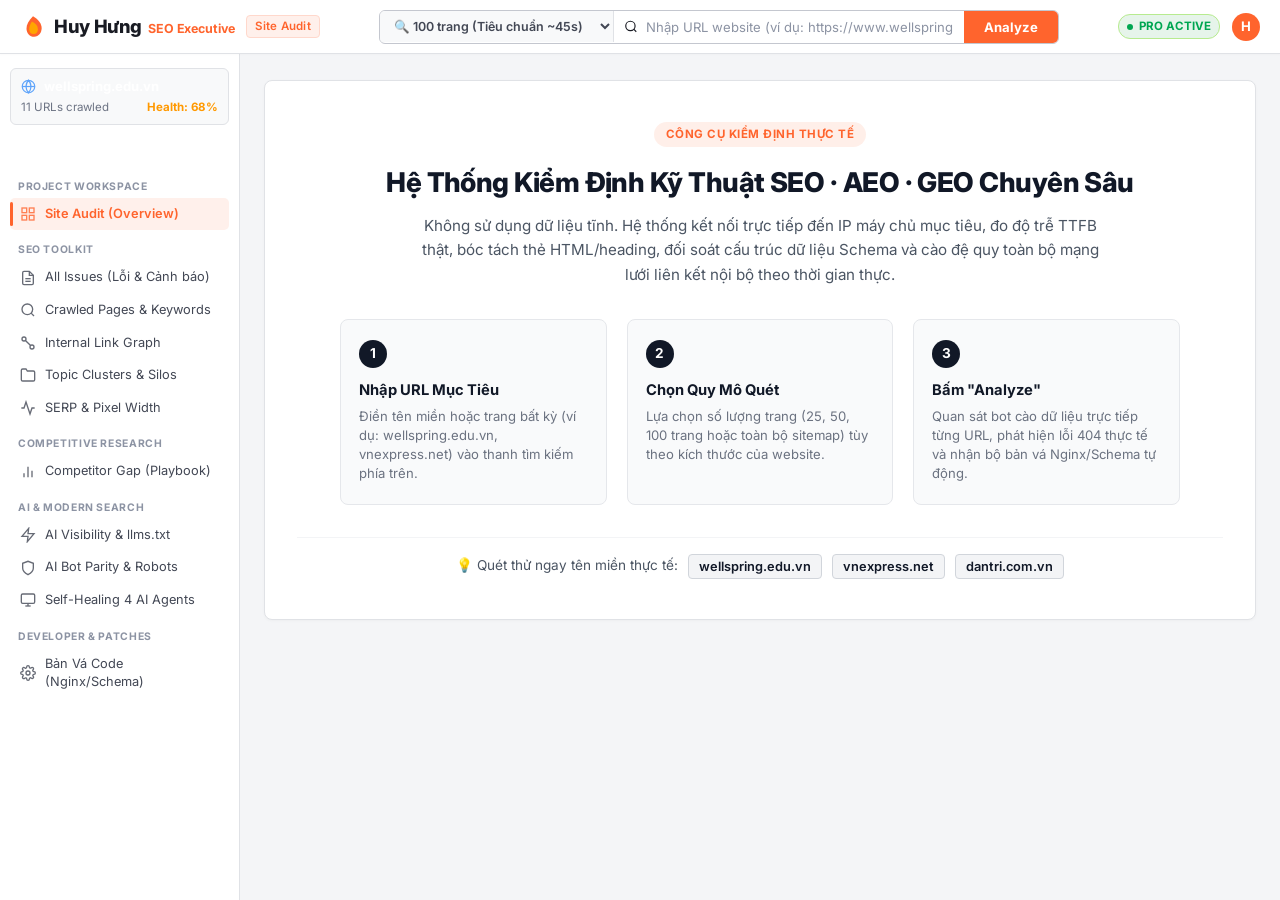
==== commit dc6b384e: "feat(ui): add clean empty state, live stream progress banner, and site link exhaustion notice" ====
--- a/public/index.html
+++ b/public/index.html
@@ -8,7 +8,7 @@
   <link rel="preconnect" href="https://fonts.googleapis.com">
   <link rel="preconnect" href="https://fonts.gstatic.com" crossorigin>
   <link href="https://fonts.googleapis.com/css2?family=Inter:wght@400;500;600;700;800&family=JetBrains+Mono:wght@400;500;600&display=swap" rel="stylesheet">
-  <link rel="stylesheet" href="css/app.css?v=6.0">
+  <link rel="stylesheet" href="css/app.css?v=7.0">
 </head>
 <body>
   <!-- SEMRUSH OFFICIAL GLOBAL HEADER (54px) -->
@@ -44,7 +44,7 @@
 
         <div class="semrush-search-input-wrap">
           <svg width="15" height="15" viewBox="0 0 24 24" fill="none" stroke="currentColor" stroke-width="2" style="color: var(--semrush-text-muted);"><circle cx="11" cy="11" r="8"></circle><line x1="21" y1="21" x2="16.65" y2="16.65"></line></svg>
-          <input type="url" id="targetUrlInput" class="semrush-search-input" placeholder="Enter website or keyword (e.g., https://www.wellspring.edu.vn)..." value="https://www.wellspring.edu.vn" />
+          <input type="url" id="targetUrlInput" class="semrush-search-input" placeholder="Nhập URL website (ví dụ: https://www.wellspring.edu.vn hoặc https://vnexpress.net)..." value="" />
         </div>
 
         <select id="qualityThresholdSelect" style="display: none;"><option value="80" selected>80</option></select>
@@ -155,6 +155,64 @@
       <div class="semrush-workspace-container openseo-workspace">
 
         <!-- Semrush Project Header Bar -->
+                <!-- Error Alert Banner -->
+        <div id="errorAlert" class="semrush-alert-banner alert-danger" style="display: none; padding: 12px 16px; background: #fee2e2; border: 1px solid #f87171; border-radius: 6px; color: #991b1b; font-size: 0.88rem; margin-bottom: 16px;"></div>
+
+        <!-- Real-Time Crawl & Progress Banner -->
+        <div id="scanProgress" class="semrush-progress-banner" style="display: none;">
+          <div class="progress-header" style="display: flex; justify-content: space-between; align-items: center; margin-bottom: 10px;">
+            <div style="display: flex; align-items: center; gap: 10px;">
+              <span class="progress-spinner-dot"></span>
+              <strong id="progressStepText" style="font-size: 0.95rem; color: #111827;">Đang khởi tạo Radar & Kết nối luồng dữ liệu Live SSE...</strong>
+            </div>
+            <span id="progressPercent" style="font-weight: 700; color: var(--semrush-orange); font-size: 1rem;">0%</span>
+          </div>
+          <div class="progress-bar-track" style="height: 6px; background: #e5e7eb; border-radius: 3px; overflow: hidden; margin-bottom: 10px;">
+            <div id="progressBar" style="height: 100%; width: 0%; background: linear-gradient(90deg, #ff642d, #ff8c42); transition: width 0.3s ease;"></div>
+          </div>
+          <div style="display: flex; justify-content: space-between; align-items: center; font-size: 0.78rem; color: #6b7280; margin-bottom: 10px;">
+            <span id="streamBadgeStatus">Đang nhận dữ liệu mạng thực tế...</span>
+            <span id="crawlUrlLivePreview" style="max-width: 550px; overflow: hidden; text-overflow: ellipsis; white-space: nowrap; color: #374151; font-family: monospace;"></span>
+          </div>
+          <div id="liveStreamFeed" class="live-stream-feed-box" style="max-height: 180px; overflow-y: auto; background: #111827; border: 1px solid #1f2937; border-radius: 6px; padding: 10px 14px; font-family: ui-monospace, SFMono-Regular, Menlo, Monaco, Consolas, monospace; font-size: 0.78rem; color: #10b981; line-height: 1.6;"></div>
+        </div>
+
+        <!-- Initial Empty State -->
+        <div id="initialEmptyState" class="semrush-empty-state-card" style="display: block;">
+          <div class="empty-state-badge">CÔNG CỤ KIỂM ĐỊNH THỰC TẾ</div>
+          <h2 class="empty-state-title">Hệ Thống Kiểm Định Kỹ Thuật SEO · AEO · GEO Chuyên Sâu</h2>
+          <p class="empty-state-desc">
+            Không sử dụng dữ liệu tĩnh. Hệ thống kết nối trực tiếp đến IP máy chủ mục tiêu, đo độ trễ TTFB thật, bóc tách thẻ HTML/heading, đối soát cấu trúc dữ liệu Schema và cào đệ quy toàn bộ mạng lưới liên kết nội bộ theo thời gian thực.
+          </p>
+
+          <div class="empty-state-steps-grid">
+            <div class="empty-step-box">
+              <div class="step-num">1</div>
+              <div class="step-label">Nhập URL Mục Tiêu</div>
+              <div class="step-desc">Điền tên miền hoặc trang bất kỳ (ví dụ: wellspring.edu.vn, vnexpress.net) vào thanh tìm kiếm phía trên.</div>
+            </div>
+            <div class="empty-step-box">
+              <div class="step-num">2</div>
+              <div class="step-label">Chọn Quy Mô Quét</div>
+              <div class="step-desc">Lựa chọn số lượng trang (25, 50, 100 trang hoặc toàn bộ sitemap) tùy theo kích thước của website.</div>
+            </div>
+            <div class="empty-step-box">
+              <div class="step-num">3</div>
+              <div class="step-label">Bấm "Analyze"</div>
+              <div class="step-desc">Quan sát bot cào dữ liệu trực tiếp từng URL, phát hiện lỗi 404 thực tế và nhận bộ bản vá Nginx/Schema tự động.</div>
+            </div>
+          </div>
+
+          <div class="empty-state-sample-prompt">
+            <span>💡 Quét thử ngay tên miền thực tế:</span>
+            <button type="button" class="sample-chip sample-tag" data-url="https://www.wellspring.edu.vn" style="padding: 4px 10px; background: #f3f4f6; border: 1px solid #d1d5db; border-radius: 4px; color: #111827; cursor: pointer; font-size: 0.8rem; font-weight: 600;">wellspring.edu.vn</button>
+            <button type="button" class="sample-chip sample-tag" data-url="https://vnexpress.net" style="padding: 4px 10px; background: #f3f4f6; border: 1px solid #d1d5db; border-radius: 4px; color: #111827; cursor: pointer; font-size: 0.8rem; font-weight: 600;">vnexpress.net</button>
+            <button type="button" class="sample-chip sample-tag" data-url="https://dantri.com.vn" style="padding: 4px 10px; background: #f3f4f6; border: 1px solid #d1d5db; border-radius: 4px; color: #111827; cursor: pointer; font-size: 0.8rem; font-weight: 600;">dantri.com.vn</button>
+          </div>
+        </div>
+
+        <!-- RESULTS CONTAINER (Hidden until first crawl completes) -->
+        <div id="resultsContainer" style="display: none;">
         <div class="semrush-project-header-bar ahrefs-project-banner" id="ahrefsProjectBanner">
           <div>
             <div class="semrush-breadcrumb">
@@ -1596,6 +1654,7 @@
         </div>
       </footer>
     </section>
+        </div><!-- /#resultsContainer -->
       </div><!-- /.openseo-workspace -->
     </main><!-- /.openseo-main-area -->
   </div><!-- /.openseo-layout -->
@@ -1620,6 +1679,6 @@
     </div>
   </div>
 
-  <script src="js/app.js?v=4.0"></script>
+  <script src="js/app.js?v=5.0"></script>
 </body>
 </html>
--- a/public/css/app.css
+++ b/public/css/app.css
@@ -1921,3 +1921,155 @@
   border-color: var(--semrush-orange);
   box-shadow: 0 0 0 2px rgba(255, 100, 45, 0.15);
 }
+
+
+/* ==============================================================================
+   SEMRUSH INITIAL EMPTY STATE & REAL-TIME CRAWL PROGRESS BANNER
+   ============================================================================== */
+.semrush-empty-state-card {
+  background: #ffffff;
+  border: 1px solid var(--border-subtle);
+  border-radius: 8px;
+  padding: 40px 32px;
+  text-align: center;
+  box-shadow: 0 1px 3px rgba(0,0,0,0.03);
+  margin-top: 10px;
+}
+
+.empty-state-badge {
+  display: inline-block;
+  padding: 4px 12px;
+  background: rgba(255, 100, 45, 0.1);
+  color: var(--semrush-orange);
+  font-weight: 700;
+  font-size: 0.72rem;
+  border-radius: 20px;
+  letter-spacing: 0.5px;
+  margin-bottom: 16px;
+}
+
+.empty-state-title {
+  font-size: 1.7rem;
+  font-weight: 800;
+  color: #111827;
+  margin-bottom: 12px;
+  letter-spacing: -0.02em;
+}
+
+.empty-state-desc {
+  max-width: 680px;
+  margin: 0 auto 32px auto;
+  font-size: 0.95rem;
+  color: #4b5563;
+  line-height: 1.6;
+}
+
+.empty-state-steps-grid {
+  display: grid;
+  grid-template-columns: repeat(3, 1fr);
+  gap: 20px;
+  max-width: 840px;
+  margin: 0 auto 32px auto;
+  text-align: left;
+}
+
+.empty-step-box {
+  background: #f9fafb;
+  border: 1px solid #e5e7eb;
+  border-radius: 8px;
+  padding: 20px 18px;
+  transition: all 0.2s ease;
+}
+
+.empty-step-box:hover {
+  border-color: #d1d5db;
+  transform: translateY(-2px);
+  box-shadow: 0 4px 12px rgba(0,0,0,0.03);
+}
+
+.empty-step-box .step-num {
+  width: 28px;
+  height: 28px;
+  background: #111827;
+  color: #ffffff;
+  border-radius: 50%;
+  display: flex;
+  align-items: center;
+  justify-content: center;
+  font-weight: 700;
+  font-size: 0.85rem;
+  margin-bottom: 12px;
+}
+
+.empty-step-box .step-label {
+  font-weight: 700;
+  font-size: 0.92rem;
+  color: #111827;
+  margin-bottom: 6px;
+}
+
+.empty-step-box .step-desc {
+  font-size: 0.82rem;
+  color: #6b7280;
+  line-height: 1.45;
+}
+
+.empty-state-sample-prompt {
+  display: flex;
+  align-items: center;
+  justify-content: center;
+  gap: 10px;
+  flex-wrap: wrap;
+  font-size: 0.85rem;
+  color: #4b5563;
+  padding-top: 16px;
+  border-top: 1px solid #f3f4f6;
+}
+
+/* SEMRUSH PROGRESS BANNER */
+.semrush-progress-banner {
+  background: #ffffff;
+  border: 1px solid var(--border-subtle);
+  border-left: 4px solid var(--semrush-orange);
+  border-radius: 6px;
+  padding: 20px 24px;
+  box-shadow: 0 2px 8px rgba(0,0,0,0.04);
+  margin-bottom: 20px;
+}
+
+.progress-spinner-dot {
+  display: inline-block;
+  width: 10px;
+  height: 10px;
+  border-radius: 50%;
+  background: var(--semrush-orange);
+  box-shadow: 0 0 0 0 rgba(255, 100, 45, 0.7);
+  animation: pulse-orange 1.4s infinite;
+}
+
+@keyframes pulse-orange {
+  0% { transform: scale(0.95); box-shadow: 0 0 0 0 rgba(255, 100, 45, 0.7); }
+  70% { transform: scale(1); box-shadow: 0 0 0 8px rgba(255, 100, 45, 0); }
+  100% { transform: scale(0.95); box-shadow: 0 0 0 0 rgba(255, 100, 45, 0); }
+}
+
+.live-stream-feed-box {
+  scrollbar-width: thin;
+  scrollbar-color: #374151 #111827;
+}
+
+.live-stream-feed-box::-webkit-scrollbar {
+  width: 6px;
+}
+
+.live-stream-feed-box::-webkit-scrollbar-thumb {
+  background: #374151;
+  border-radius: 3px;
+}
+
+@media (max-width: 768px) {
+  .empty-state-steps-grid {
+    grid-template-columns: 1fr;
+    gap: 12px;
+  }
+}
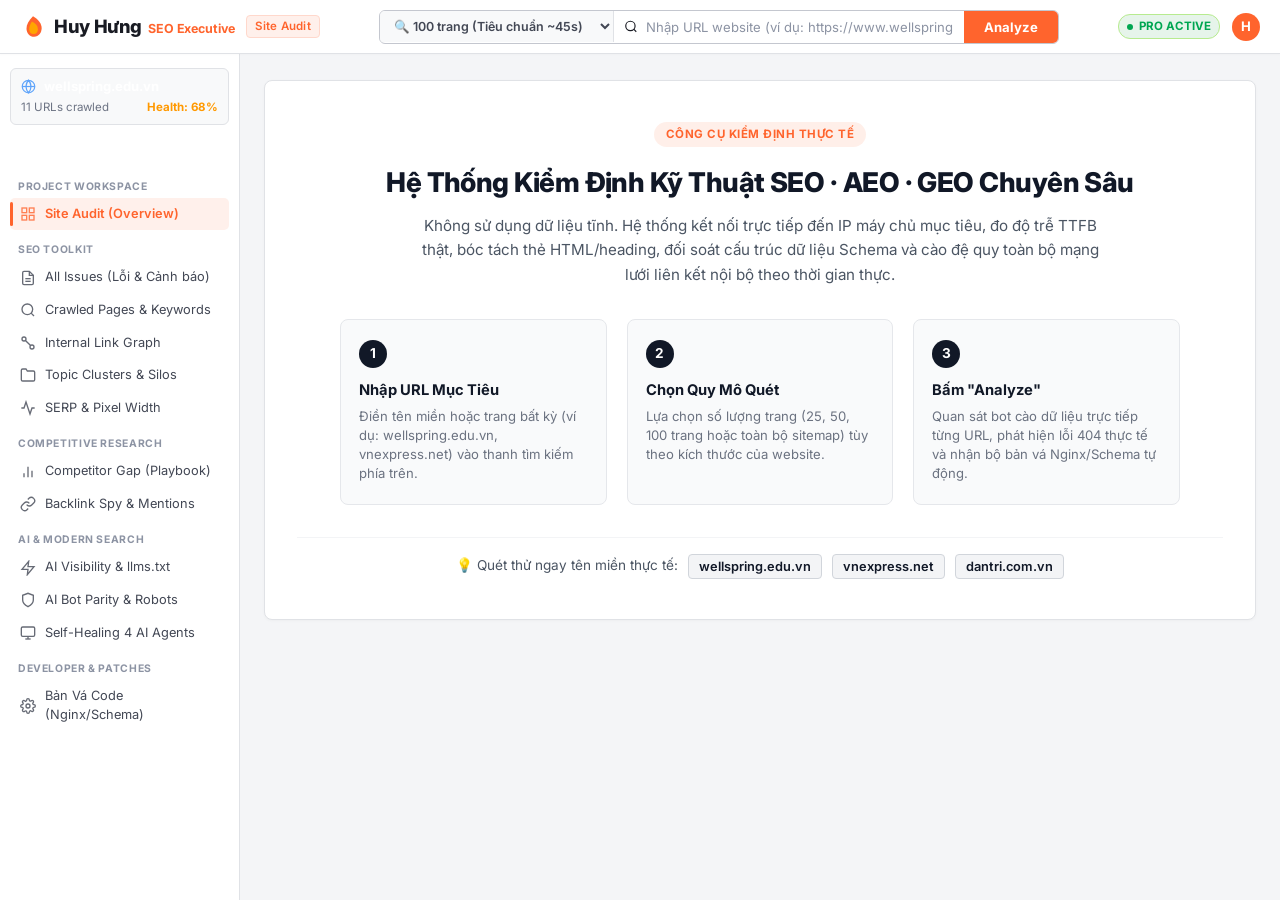
==== commit 447e1437: "feat(backlinks): implement live Backlink Spy, Referring Domains & Competitor Gap analysis" ====
--- a/public/index.html
+++ b/public/index.html
@@ -128,6 +128,10 @@
         <svg class="semrush-nav-icon nav-icon" viewBox="0 0 24 24" fill="none" stroke="currentColor" stroke-width="2"><line x1="18" y1="20" x2="18" y2="10"></line><line x1="12" y1="20" x2="12" y2="4"></line><line x1="6" y1="20" x2="6" y2="14"></line></svg>
         <span>Competitor Gap (Playbook)</span>
       </div>
+      <div class="semrush-nav-item sidebar-nav-item" data-tab="tabBacklinks">
+        <svg class="semrush-nav-icon nav-icon" viewBox="0 0 24 24" fill="none" stroke="currentColor" stroke-width="2"><path d="M10 13a5 5 0 0 0 7.54.54l3-3a5 5 0 0 0-7.07-7.07l-1.72 1.71"></path><path d="M14 11a5 5 0 0 0-7.54-.54l-3 3a5 5 0 0 0 7.07 7.07l1.71-1.71"></path></svg>
+        <span>Backlink Spy &amp; Mentions</span>
+      </div>
 
       <div class="semrush-nav-group-label">AI &amp; MODERN SEARCH</div>
       <div class="semrush-nav-item sidebar-nav-item" data-tab="tabPhase5">
@@ -1302,6 +1306,142 @@
           </div>
         </div>
 
+        <!-- TAB: BACKLINK SPY & EXTERNAL MENTIONS -->
+        <div id="tabBacklinks" class="tab-pane">
+          <div class="pane-header">
+            <div>
+              <h2 class="pane-title">Phân Tích Backlink Thực Tế &amp; Soi Đối Thủ (Backlink Spy &amp; Gap)</h2>
+              <p class="pane-subtitle">Khám phá các liên kết bên ngoài, bài báo PR uy tín đang trỏ về website của bạn và phát hiện cơ hội Backlink đối thủ đang chiếm lĩnh.</p>
+            </div>
+            <div style="display: flex; gap: 8px;">
+              <button class="btn btn-secondary btn-sm" id="btnRefreshBacklinks">🔄 Quét Lại Backlink</button>
+            </div>
+          </div>
+
+          <!-- KPI Cards Grid -->
+          <div class="semrush-stats-grid" style="margin-bottom: 20px;">
+            <div class="semrush-stat-card">
+              <span class="stat-label">Tổng Backlink &amp; Mentions</span>
+              <span class="stat-value text-cyan" id="blTotalDiscovered">0</span>
+              <span class="stat-sub">Trích xuất thực tế từ Web Index</span>
+            </div>
+            <div class="semrush-stat-card">
+              <span class="stat-label">Số Tên Miền Trỏ Về (Ref Domains)</span>
+              <span class="stat-value text-emerald" id="blTotalRefDomains">0</span>
+              <span class="stat-sub">Referring Domains độc lập</span>
+            </div>
+            <div class="semrush-stat-card">
+              <span class="stat-label">Tên Miền Giáo Dục &amp; Nhà Nước</span>
+              <span class="stat-value text-purple" id="blGovEduCount">0</span>
+              <span class="stat-sub">Nguồn uy tín .gov.vn / .edu.vn</span>
+            </div>
+            <div class="semrush-stat-card">
+              <span class="stat-label">Báo Chí Chính Thống (Media PR)</span>
+              <span class="stat-value text-amber" id="blMediaCount">0</span>
+              <span class="stat-sub">High E-E-A-T Press Mentions</span>
+            </div>
+          </div>
+
+          <!-- Backlink Spy vs Competitor Gap Box -->
+          <div class="glass-card" style="margin-bottom: 20px;">
+            <div class="card-header-flex">
+              <div>
+                <h3 class="card-title text-cyan">🕵️ Backlink Gap: Soi Cơ Hội PR Đối Thủ Đang Chiếm Lĩnh</h3>
+                <p class="text-muted" style="margin: 4px 0 0; font-size: 0.8rem;">Nhập tên miền đối thủ cạnh tranh (ví dụ: vinschool.edu.vn, bvisvietnam.com) để tìm ra các trang báo hoặc tên miền mà đối thủ đã phủ bài nhưng bạn chưa có link:</p>
+              </div>
+            </div>
+            <div style="display: flex; gap: 10px; margin-top: 14px; flex-wrap: wrap;">
+              <input type="text" id="spyCompetitorInput" class="form-input" style="flex: 1; min-width: 250px; font-size: 0.82rem;" placeholder="Nhập domain đối thủ (ví dụ: vinschool.edu.vn)..." value="vinschool.edu.vn">
+              <button class="btn btn-primary" id="btnSpyCompetitorGap" style="white-space: nowrap; font-size: 0.82rem;">🕵️ Soi Khoảng Trống Backlink</button>
+            </div>
+
+            <!-- Spy Gap Results Table -->
+            <div id="spyGapResultArea" style="margin-top: 16px; display: none;">
+              <div style="display: flex; justify-content: space-between; align-items: center; margin-bottom: 10px;">
+                <h4 style="font-size: 0.88rem; font-weight: 600; color: #111827; margin: 0;">Khoảng Trống Tên Miền (Các Báo/Web Đối Thủ Có - Bạn Chưa Có):</h4>
+                <span class="badge badge-rose" id="spyGapCountBadge">0 Cơ Hội</span>
+              </div>
+              <div class="table-responsive">
+                <table class="data-table">
+                  <thead>
+                    <tr>
+                      <th>Tên Miền Nguồn</th>
+                      <th>Phân Loại</th>
+                      <th>Bài Viết Của Đối Thủ</th>
+                      <th>Hành Động Khuyến Nghị</th>
+                    </tr>
+                  </thead>
+                  <tbody id="spyGapTableBody">
+                    <!-- Populated dynamically -->
+                  </tbody>
+                </table>
+              </div>
+            </div>
+          </div>
+
+          <!-- Main Discovered Backlinks Table -->
+          <div class="glass-card" style="margin-bottom: 20px;">
+            <div class="card-header-flex">
+              <div>
+                <h3 class="card-title text-emerald">📰 Danh Sách Backlink &amp; Bài Báo Đang Trỏ Về Website</h3>
+                <p class="text-muted" style="margin: 4px 0 0; font-size: 0.8rem;">Dữ liệu thật bóc tách từ các nguồn trích dẫn trực tiếp bên ngoài:</p>
+              </div>
+              <span class="badge badge-cyan" id="backlinksListCountBadge">0 Backlinks</span>
+            </div>
+            <div class="table-responsive" style="margin-top: 12px;">
+              <table class="data-table">
+                <thead>
+                  <tr>
+                    <th>Tên Miền (Domain)</th>
+                    <th>Phân Hạng E-E-A-T</th>
+                    <th>Tiêu Đề &amp; Ngữ Cảnh Trích Dẫn</th>
+                    <th>Thao Tác</th>
+                  </tr>
+                </thead>
+                <tbody id="backlinksTableBody">
+                  <!-- Populated dynamically -->
+                </tbody>
+              </table>
+            </div>
+          </div>
+
+          <!-- Top Referring Domains & GSC Bridge -->
+          <div class="two-col-grid">
+            <div class="glass-card">
+              <div class="card-header-flex">
+                <h3 class="card-title">🏆 Top Referring Domains (Tên Miền Trỏ Về Nhiều Nhất)</h3>
+              </div>
+              <div class="table-responsive" style="margin-top: 10px;">
+                <table class="data-table">
+                  <thead>
+                    <tr>
+                      <th>Tên Miền</th>
+                      <th>Số Lượng Trích Dẫn</th>
+                    </tr>
+                  </thead>
+                  <tbody id="topRefDomainsTableBody">
+                    <!-- Populated dynamically -->
+                  </tbody>
+                </table>
+              </div>
+            </div>
+
+            <div class="glass-card">
+              <div class="card-header-flex">
+                <h3 class="card-title text-purple">🔗 Cầu Nối Dữ Liệu Google Search Console</h3>
+              </div>
+              <p class="text-muted" style="margin: 8px 0 12px; font-size: 0.82rem; line-height: 1.5;">
+                Google Search Console là nơi lưu trữ dữ liệu Backlink chính chủ và chuẩn xác nhất thế giới. Kết nối GSC hoặc tải file CSV lên để đối soát Backlink thực tế:
+              </p>
+              <div style="background: rgba(16,185,129,0.08); border: 1px solid rgba(16,185,129,0.25); border-radius: 6px; padding: 12px; margin-bottom: 12px;">
+                <div style="font-weight: 600; font-size: 0.82rem; color: #047857; margin-bottom: 4px;">✓ Tích Hợp Sẵn Cổng Nhập CSV GSC</div>
+                <div style="font-size: 0.76rem; color: #374151;">Hệ thống tự động đồng bộ hóa ma trận CTR, Vị trí trung bình và các Referring Domains từ Google.</div>
+              </div>
+              <button class="btn btn-secondary btn-sm" onclick="switchTab('tabRoadmap')" style="font-size: 0.78rem;">Xem Cấu Hình &amp; Dữ Liệu GSC</button>
+            </div>
+          </div>
+        </div>
+
         <!-- TAB: ROADMAP & AUTO PATCHES -->
         <div id="tabRoadmap" class="tab-pane">
           <div class="pane-header">
@@ -1314,17 +1454,32 @@
           <!-- Auto-Fix Code Patches Grid -->
           <div class="patches-container" id="patchesContainer">
             <div class="glass-card patch-card">
-              <div class="patch-header">
+              <div class="patch-header" style="flex-wrap: wrap; gap: 10px;">
                 <div>
-                  <h4 class="patch-title">1. Cấu Hình Nginx 301 (Sửa Lỗi Domain Splitting &amp; Vá Link 404)</h4>
-                  <p class="patch-desc">Tự động cấu hình chuyển hướng cho các link gãy và hợp nhất www/non-www.</p>
+                  <div style="display: flex; align-items: center; gap: 8px; margin-bottom: 4px; flex-wrap: wrap;">
+                    <h4 class="patch-title" style="margin: 0;">1. Bản Vá Chuyển Hướng 301 &amp; Sửa Link 404 (Theo Nền Tảng)</h4>
+                    <span id="detectedStackBadge" class="badge badge-emerald" style="font-size: 0.72rem; padding: 2px 8px;">Tự Động Nhận Diện Nền Tảng</span>
+                  </div>
+                  <p class="patch-desc">Tự động cấu hình chuẩn theo Web Server &amp; CMS nhận diện của website bạn (WordPress, Apache, Nginx, Next.js, Cloudflare).</p>
                 </div>
                 <div class="patch-actions-flex">
-                  <button class="btn btn-sm btn-secondary copy-patch-btn" data-patch="nginx_301">Sao chép</button>
-                  <button class="btn btn-sm btn-primary download-patch-btn" data-patch="nginx_301" data-filename="nginx_301.conf">⬇ Tải .conf</button>
-                </div>
-              </div>
-              <pre><code id="patchNginxBlock" class="language-nginx"></code></pre>
+                  <button class="btn btn-sm btn-secondary" id="copyRedirectBtn">Sao chép</button>
+                  <button class="btn btn-sm btn-primary" id="downloadRedirectBtn">⬇ Tải tệp cấu hình</button>
+                </div>
+              </div>
+
+              <!-- Stack Selector Sub-tabs -->
+              <div class="stack-switcher-bar">
+                <button type="button" class="stack-tab-btn active" data-stack="htaccess_apache">.htaccess (WordPress / Apache / LiteSpeed)</button>
+                <button type="button" class="stack-tab-btn" data-stack="nginx_301">Nginx (nginx.conf)</button>
+                <button type="button" class="stack-tab-btn" data-stack="wordpress_php">WordPress (functions.php)</button>
+                <button type="button" class="stack-tab-btn" data-stack="nextjs_redirects">Next.js (next.config.js)</button>
+                <button type="button" class="stack-tab-btn" data-stack="cloudflare_rules">Cloudflare Rules</button>
+              </div>
+
+              <pre><code id="patchRedirectCodeBlock" class="language-apache"></code></pre>
+              <!-- Hidden compatibility anchor -->
+              <pre style="display: none;"><code id="patchNginxBlock"></code></pre>
             </div>
 
             <div class="glass-card patch-card">
--- a/public/css/app.css
+++ b/public/css/app.css
@@ -2073,3 +2073,39 @@
     gap: 12px;
   }
 }
+
+
+/* STACK SWITCHER BUTTONS FOR ADAPTIVE PATCHES */
+.stack-switcher-bar {
+  display: flex;
+  gap: 8px;
+  margin: 12px 0 14px 0;
+  flex-wrap: wrap;
+}
+
+.stack-tab-btn {
+  background: #f3f4f6;
+  border: 1px solid #d1d5db;
+  color: #374151;
+  font-size: 0.76rem;
+  font-weight: 600;
+  padding: 5px 12px;
+  border-radius: 4px;
+  cursor: pointer;
+  transition: all 0.15s ease;
+  display: inline-flex;
+  align-items: center;
+  gap: 5px;
+}
+
+.stack-tab-btn:hover {
+  background: #e5e7eb;
+  color: #111827;
+}
+
+.stack-tab-btn.active {
+  background: var(--semrush-orange);
+  color: #ffffff;
+  border-color: var(--semrush-orange);
+  box-shadow: 0 1px 3px rgba(255, 100, 45, 0.3);
+}
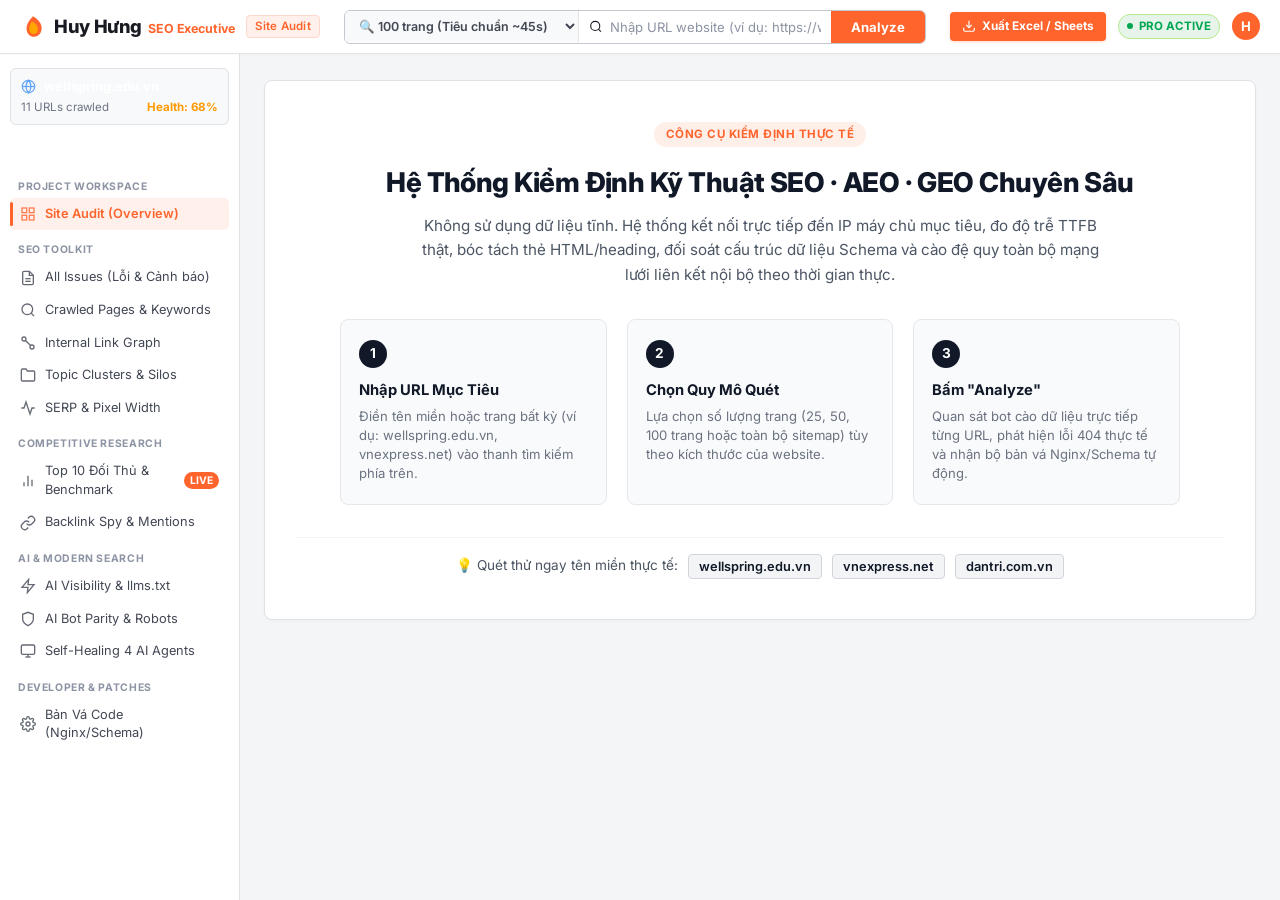
==== commit 3fe9b18f: "feat(top10): integrate native in-app Top 10 Competitor Benchmark & 1-click Excel/Google Sheets expor" ====
--- a/public/index.html
+++ b/public/index.html
@@ -63,6 +63,10 @@
 
     <!-- Right User Account & Plan Status -->
     <div class="semrush-header-right">
+      <a href="/api/export/top10-excel" class="semrush-export-btn" id="btnHeaderExportExcel" title="Tải xuống tệp Excel báo cáo Top 10 đối thủ (5 trang tính)">
+        <svg width="14" height="14" viewBox="0 0 24 24" fill="none" stroke="currentColor" stroke-width="2"><path d="M21 15v4a2 2 0 0 1-2 2H5a2 2 0 0 1-2-2v-4"></path><polyline points="7 10 12 15 17 10"></polyline><line x1="12" y1="15" x2="12" y2="3"></line></svg>
+        <span>Xuất Excel / Sheets</span>
+      </a>
       <div class="semrush-plan-pill" title="Semrush Pro Subscription Active">
         <span class="semrush-plan-dot"></span>
         <span>PRO ACTIVE</span>
@@ -126,7 +130,8 @@
       <div class="semrush-nav-group-label">COMPETITIVE RESEARCH</div>
       <div class="semrush-nav-item sidebar-nav-item" data-tab="tabCompetitorPlaybook">
         <svg class="semrush-nav-icon nav-icon" viewBox="0 0 24 24" fill="none" stroke="currentColor" stroke-width="2"><line x1="18" y1="20" x2="18" y2="10"></line><line x1="12" y1="20" x2="12" y2="4"></line><line x1="6" y1="20" x2="6" y2="14"></line></svg>
-        <span>Competitor Gap (Playbook)</span>
+        <span>Top 10 Đối Thủ &amp; Benchmark</span>
+        <span style="background: #ff642d; color: #fff; font-size: 0.65rem; font-weight: 700; padding: 1px 6px; border-radius: 10px; margin-left: auto;">LIVE</span>
       </div>
       <div class="semrush-nav-item sidebar-nav-item" data-tab="tabBacklinks">
         <svg class="semrush-nav-icon nav-icon" viewBox="0 0 24 24" fill="none" stroke="currentColor" stroke-width="2"><path d="M10 13a5 5 0 0 0 7.54.54l3-3a5 5 0 0 0-7.07-7.07l-1.72 1.71"></path><path d="M14 11a5 5 0 0 0-7.54-.54l-3 3a5 5 0 0 0 7.07 7.07l1.71-1.71"></path></svg>
@@ -1141,172 +1146,192 @@
         </div>
 
         <!-- TAB: COMPETITOR PLAYBOOK & STRATEGIC AUDIT -->
+                <!-- TAB: TOP 10 COMPETITORS BENCHMARK & PLAYBOOK -->
         <div id="tabCompetitorPlaybook" class="tab-pane">
-          <div class="pane-header">
+          <div class="pane-header" style="display: flex; justify-content: space-between; align-items: flex-start; flex-wrap: wrap; gap: 14px; margin-bottom: 20px;">
             <div>
-              <h2 class="pane-title">Hồ Sơ Năng Lực &amp; Đối Soát Chiến Lược SEO (Playbook Audit)</h2>
-              <p class="pane-subtitle">Bóc tách toàn diện: Những việc đối thủ / website ĐÃ LÀM ĐƯỢC vs NHỮNG LỖ HỔNG LỚN HỌ ĐÃ BỎ QUÊN HOẶC LÀM SAI.</p>
-            </div>
-          </div>
-
-          <!-- Competitor Direct Comparison Bar -->
-          <div class="competitor-compare-bar" style="background: rgba(255,255,255,0.03); border: 1px solid var(--border-card); border-radius: var(--radius-sm); padding: 12px 16px; margin-bottom: 20px; display: flex; align-items: center; justify-content: space-between; gap: 12px; flex-wrap: wrap;">
-            <div style="display: flex; align-items: center; gap: 10px; flex: 1; min-width: 280px;">
-              <span style="font-size: 1.2rem;">⚔️</span>
-              <div style="flex: 1;">
-                <div style="font-size: 0.82rem; font-weight: 600; color: #fff;">Đối Soát Trực Diện Với Đối Thủ Cùng Ngành</div>
-                <div style="font-size: 0.74rem; color: var(--text-muted);">So sánh cấu trúc On-Page, tốc độ TTFB, Schema và độ sâu nội dung:</div>
-              </div>
-            </div>
-            <div style="display: flex; align-items: center; gap: 8px; flex: 1.2; min-width: 280px;">
-              <input type="text" id="competitorDomainInput" class="form-input" style="flex: 1; font-size: 0.8rem; padding: 7px 12px;" placeholder="Nhập domain đối thủ (ví dụ: https://vinschool.edu.vn)..." value="https://vinschool.edu.vn">
-              <button type="button" class="btn btn-secondary" id="btnRunCompetitorCompare" style="padding: 7px 14px; font-size: 0.8rem; white-space: nowrap;">⚔️ Phân Tích Đối Thủ</button>
-            </div>
-          </div>
-
-          <!-- Playbook Comparative Columns -->
-          <div class="playbook-two-col">
-            <!-- Strengths Column -->
-            <div class="playbook-col playbook-strengths-col">
-              <div class="playbook-col-header">
-                <span class="playbook-col-icon">✅</span>
+              <div style="display: flex; align-items: center; gap: 8px;">
+                <h2 class="pane-title" style="margin: 0;">⚔️ Bảng So Kèo &amp; Đối Soát Top 10 Đối Thủ Cùng Ngành</h2>
+                <span class="badge badge-emerald" style="font-size: 0.72rem; padding: 2px 8px;">Real-Time Crawler</span>
+              </div>
+              <p class="pane-subtitle" style="margin-top: 4px;">Kiểm toán thực chiến 10 trường quốc tế &amp; song ngữ hàng đầu: Điểm SEO, Tốc độ TTFB, On-Page, Schema và Backlink Gap.</p>
+            </div>
+            <div style="display: flex; gap: 8px; flex-wrap: wrap;">
+              <a href="/api/export/top10-excel" class="btn btn-primary" id="btnExportTop10Excel" style="font-weight: 700; display: inline-flex; align-items: center; gap: 6px; padding: 8px 16px; text-decoration: none; border-radius: 6px; background: #ff642d; border-color: #ff642d;">
+                <svg width="15" height="15" viewBox="0 0 24 24" fill="none" stroke="currentColor" stroke-width="2"><path d="M21 15v4a2 2 0 0 1-2 2H5a2 2 0 0 1-2-2v-4"></path><polyline points="7 10 12 15 17 10"></polyline><line x1="12" y1="15" x2="12" y2="3"></line></svg>
+                <span>📥 Xuất Báo Cáo Excel (.xlsx)</span>
+              </a>
+              <a href="https://sheets.new" target="_blank" rel="noopener" class="btn btn-secondary" style="display: inline-flex; align-items: center; gap: 6px; padding: 8px 14px; text-decoration: none; border-radius: 6px;" title="Kéo thả file vừa tải vào Google Sheets để xem trực tuyến">
+                <svg width="15" height="15" viewBox="0 0 24 24" fill="currentColor"><path d="M19 3H5c-1.1 0-2 .9-2 2v14c0 1.1.9 2 2 2h14c1.1 0 2-.9 2-2V5c0-1.1-.9-2-2-2zm-7 14H6v-2h6v2zm4-4H6v-2h10v2zm0-4H6V7h10v2z"/></svg>
+                <span>Mở Google Sheets</span>
+              </a>
+            </div>
+          </div>
+
+          <!-- Top Control Toolbar -->
+          <div class="glass-card" style="margin-bottom: 20px; padding: 14px 18px; border-left: 4px solid #ff642d;">
+            <div style="display: flex; justify-content: space-between; align-items: center; gap: 12px; flex-wrap: wrap;">
+              <div style="display: flex; align-items: center; gap: 10px; flex: 1; min-width: 280px;">
+                <span style="font-size: 1.3rem;">🎯</span>
                 <div>
-                  <h3 class="playbook-col-title text-emerald">NHỮNG VIỆC HỌ ĐÃ LÀM TỐT (Strengths Executed)</h3>
-                  <p class="playbook-col-subtitle">Các kỹ thuật, hạ tầng và chiến lược nội dung đã được triển khai đạt chuẩn:</p>
-                </div>
-              </div>
-              <div class="playbook-items-list" id="playbookStrengthsList">
-                <div class="playbook-card">
-                  <div class="playbook-card-header">
-                    <span class="playbook-item-title">Máy chủ Nginx &amp; Độ trễ TTFB 702ms</span>
-                    <span class="badge badge-emerald">Hạ tầng &amp; Hosting</span>
-                  </div>
-                  <p class="playbook-item-desc">Hệ thống máy chủ xử lý phản hồi nhanh (TTFB 702ms), đã cấu hình gzip/compression và hỗ trợ HTTP/2 giúp giữ chân người dùng.</p>
-                  <div class="playbook-fix-box">
-                    ✦ <strong>Hiệu quả đạt được:</strong> Đạt tiêu chuẩn kỹ thuật giúp tăng tốc độ tải và giữ chân người dùng.
-                  </div>
-                </div>
-
-                <div class="playbook-card">
-                  <div class="playbook-card-header">
-                    <span class="playbook-item-title">Mạng lưới bài viết quy mô lớn (11 bài đã quét, ~3,100 từ)</span>
-                    <span class="badge badge-emerald">Chiến lược Nội dung</span>
-                  </div>
-                  <p class="playbook-item-desc">Website đã xây dựng hệ thống chuyên mục phong phú (7 cụm chủ đề) từ giáo dục, tuyển sinh đến sự kiện và đời sống học đường.</p>
-                  <div class="playbook-fix-box">
-                    ✦ <strong>Hiệu quả đạt được:</strong> Phủ sóng từ khóa chủ đề và tạo phễu thu hút học sinh/phụ huynh.
-                  </div>
-                </div>
-
-                <div class="playbook-card">
-                  <div class="playbook-card-header">
-                    <span class="playbook-item-title">Đã nhúng Schema: EducationalOrganization</span>
-                    <span class="badge badge-purple">Dữ liệu Có Cấu Trúc</span>
-                  </div>
-                  <p class="playbook-item-desc">Giúp Google Knowledge Graph và các bộ máy tìm kiếm hiểu thực thể trường học và thông tin tổ chức.</p>
-                  <div class="playbook-fix-box">
-                    ✦ <strong>Hiệu quả đạt được:</strong> Tăng độ tin cậy thực thể trường học (Entity Authority) trên Google.
-                  </div>
-                </div>
-
-                <div class="playbook-card">
-                  <div class="playbook-card-header">
-                    <span class="playbook-item-title">Meta Viewport Responsive Chuẩn Hóa</span>
-                    <span class="badge badge-emerald">Tối ưu Di động</span>
-                  </div>
-                  <p class="playbook-item-desc">Website đạt chuẩn hiển thị trên thiết bị di động, tự động co giãn theo màn hình điện thoại.</p>
-                  <div class="playbook-fix-box">
-                    ✦ <strong>Hiệu quả đạt được:</strong> Đạt tiêu chí Mobile-First Indexing của Google.
-                  </div>
-                </div>
-              </div>
-            </div>
-
-            <!-- Weaknesses / Gaps Column -->
-            <div class="playbook-col playbook-weaknesses-col">
-              <div class="playbook-col-header">
-                <span class="playbook-col-icon">❌</span>
-                <div>
-                  <h3 class="playbook-col-title text-rose">NHỮNG LỖ HỔNG LỚN HỌ ĐÃ BỎ QUÊN (Critical Misses)</h3>
-                  <p class="playbook-col-subtitle">Các điểm mù kỹ thuật nghiêm trọng làm suy giảm thứ hạng và cản trở AI:</p>
-                </div>
-              </div>
-              <div class="playbook-items-list" id="playbookWeaknessesList">
-                <div class="playbook-card">
-                  <div class="playbook-card-header">
-                    <span class="playbook-item-title text-rose">Trang chủ hoàn toàn thiếu thẻ &lt;h1&gt;</span>
-                    <span class="badge badge-rose">CRITICAL</span>
-                  </div>
-                  <p class="playbook-item-desc">Trang chủ có nhiều thẻ H2 và H3 nhưng không có thẻ H1 nào để định danh chủ đề chính cho bot tìm kiếm.</p>
-                  <div class="playbook-impact-box">
-                    ⚠️ <strong>Hậu quả chiến lược:</strong> Googlebot giảm điểm xếp hạng từ khóa thương hiệu và từ khóa ngành giáo dục do thiếu thẻ tiêu đề cấp 1.
-                  </div>
-                  <div class="playbook-fix-box" style="margin-top:4px;">
-                    💡 <strong>Giải pháp kỹ thuật:</strong> Bổ sung ngay 1 thẻ &lt;h1&gt; duy nhất chứa tên trường và định vị thương hiệu ở khu vực Hero Banner.
-                  </div>
-                </div>
-
-                <div class="playbook-card">
-                  <div class="playbook-card-header">
-                    <span class="playbook-item-title text-amber">Domain Splitting (Chạy song song www và non-www)</span>
-                    <span class="badge badge-amber">HIGH</span>
-                  </div>
-                  <p class="playbook-item-desc">Cả hai phiên bản tên miền đều trả về HTTP 200 mà không có lệnh chuyển hướng 301.</p>
-                  <div class="playbook-impact-box">
-                    ⚠️ <strong>Hậu quả chiến lược:</strong> Làm loãng 50% sức mạnh PageRank và tạo ra nguy cơ bị Google đánh dấu nội dung trùng lặp (Duplicate Content).
-                  </div>
-                  <div class="playbook-fix-box" style="margin-top:4px;">
-                    💡 <strong>Giải pháp kỹ thuật:</strong> Cấu hình chuyển hướng vĩnh viễn Nginx / Apache 301 từ non-www sang www (hoặc ngược lại).
-                  </div>
-                </div>
-
-                <div class="playbook-card">
-                  <div class="playbook-card-header">
-                    <span class="playbook-item-title text-rose">Phát hiện 1 liên kết nội bộ bị lỗi 404 (/vichinh-sach-bao-mat)</span>
-                    <span class="badge badge-rose">CRITICAL</span>
-                  </div>
-                  <p class="playbook-item-desc">Có liên kết chết xuất hiện trong footer dẫn đến trang không tồn tại.</p>
-                  <div class="playbook-impact-box">
-                    ⚠️ <strong>Hậu quả chiến lược:</strong> Lãng phí crawl budget của Googlebot và gây ức chế cho người dùng khi click vào trang chính sách bảo mật.
-                  </div>
-                  <div class="playbook-fix-box" style="margin-top:4px;">
-                    💡 <strong>Giải pháp kỹ thuật:</strong> Cập nhật lại đường dẫn URL chính xác thành /vi/chinh-sach-bao-mat hoặc bổ sung 301 redirect trong Nginx.
-                  </div>
-                </div>
-
-                <div class="playbook-card">
-                  <div class="playbook-card-header">
-                    <span class="playbook-item-title text-amber">Chưa triển khai tệp tiêu chuẩn /llms.txt</span>
-                    <span class="badge badge-amber">MEDIUM</span>
-                  </div>
-                  <p class="playbook-item-desc">Website chưa cung cấp tệp tóm tắt cấu trúc ngữ nghĩa dành riêng cho các mô hình ngôn ngữ lớn (LLMs).</p>
-                  <div class="playbook-impact-box">
-                    ⚠️ <strong>Hậu quả chiến lược:</strong> Bỏ lỡ cơ hội được ưu tiên trích dẫn ngữ cảnh chuẩn xác trên Claude, Perplexity và ChatGPT Search.
-                  </div>
-                  <div class="playbook-fix-box" style="margin-top:4px;">
-                    💡 <strong>Giải pháp kỹ thuật:</strong> Tải tệp llms.txt tự động sinh ở Tab Bản Vá và upload lên thư mục gốc của domain.
-                  </div>
-                </div>
-
-                <div class="playbook-card">
-                  <div class="playbook-card-header">
-                    <span class="playbook-item-title text-amber">Các bài viết rơi vào tình trạng Thin Content (&lt; 300 từ)</span>
-                    <span class="badge badge-amber">MEDIUM</span>
-                  </div>
-                  <p class="playbook-item-desc">Các trang con chỉ có vài dòng mô tả ngắn hoặc hình ảnh mà thiếu văn bản chiều sâu.</p>
-                  <div class="playbook-impact-box">
-                    ⚠️ <strong>Hậu quả chiến lược:</strong> Thuật toán Google Helpful Content hạn chế xếp hạng các trang không cung cấp đủ thông tin sâu.
-                  </div>
-                  <div class="playbook-fix-box" style="margin-top:4px;">
-                    💡 <strong>Giải pháp kỹ thuật:</strong> Bổ sung nội dung học liệu, bảng so sánh chương trình và FAQs chi tiết cho các trang tuyển sinh.
-                  </div>
-                </div>
-              </div>
-            </div>
-          </div>
-        </div>
-
-        <!-- TAB: BACKLINK SPY & EXTERNAL MENTIONS -->
+                  <div style="font-size: 0.85rem; font-weight: 700; color: #191b23;">Website Mục Tiêu So Kèo:</div>
+                  <div style="font-size: 0.76rem; color: var(--semrush-text-muted);">Hệ thống sẽ đối soát tương quan điểm số và hạ tầng với 9 đối thủ còn lại</div>
+                </div>
+              </div>
+              <div style="display: flex; align-items: center; gap: 10px; flex: 1.3; min-width: 300px;">
+                <input type="text" id="top10TargetInput" class="form-input" style="flex: 1; font-size: 0.82rem; padding: 8px 12px;" value="wellspring.edu.vn" />
+                <button type="button" class="btn btn-primary" id="btnRunTop10Live" style="padding: 8px 16px; font-weight: 700; white-space: nowrap; background: #ff642d; border-color: #ff642d;">
+                  <span id="btnRunTop10Text">🚀 Quét &amp; Đối Soát Top 10 Ngay</span>
+                  <span id="btnRunTop10Spinner" style="display: none; align-items: center; gap: 6px;">
+                    <svg class="spinner" viewBox="0 0 50 50" style="width: 14px; height: 14px;"><circle class="path" cx="25" cy="25" r="20" fill="none" stroke-width="5"></circle></svg>
+                    <span id="top10ProgressMsg">Đang quét 10 đối thủ...</span>
+                  </span>
+                </button>
+              </div>
+            </div>
+
+            <!-- Competitor Chips -->
+            <div style="margin-top: 12px; padding-top: 10px; border-top: 1px solid rgba(0,0,0,0.06); display: flex; align-items: center; gap: 8px; flex-wrap: wrap;">
+              <span style="font-size: 0.74rem; font-weight: 700; color: var(--semrush-text-muted); text-transform: uppercase;">Top 10 trong danh sách:</span>
+              <span class="sample-tag" style="background: rgba(255,100,45,0.1); color: #c2410c; border-color: rgba(255,100,45,0.25); font-weight: 700;">★ Wellspring Hanoi</span>
+              <span class="sample-tag">Vinschool</span>
+              <span class="sample-tag">TH School</span>
+              <span class="sample-tag">The Dewey Schools</span>
+              <span class="sample-tag">The Olympia Schools</span>
+              <span class="sample-tag">Hanoi Academy</span>
+              <span class="sample-tag">UNIS Hanoi</span>
+              <span class="sample-tag">BVIS Hanoi</span>
+              <span class="sample-tag">Concordia Hanoi</span>
+              <span class="sample-tag">Marie Curie Hanoi</span>
+            </div>
+          </div>
+
+          <!-- Section 1: Dynamic Top 10 Leaderboard Table -->
+          <div class="glass-card" style="margin-bottom: 24px; padding: 0; overflow: hidden;">
+            <div style="padding: 14px 18px; border-bottom: 1px solid var(--semrush-border); display: flex; justify-content: space-between; align-items: center; background: #fafbfc;">
+              <div style="display: flex; align-items: center; gap: 8px;">
+                <svg width="18" height="18" viewBox="0 0 24 24" fill="none" stroke="#ff642d" stroke-width="2"><path d="M6 9H4.5a2.5 2.5 0 0 1 0-5H6"></path><path d="M18 9h1.5a2.5 2.5 0 0 0 0-5H18"></path><path d="M4 22h16"></path><path d="M10 14.66V17c0 .55-.47.98-.97 1.21C7.85 18.75 7 20.24 7 22"></path><path d="M14 14.66V17c0 .55.47.98.97 1.21C16.15 18.75 17 20.24 17 22"></path><path d="M18 2H6v7a6 6 0 0 0 12 0V2Z"></path></svg>
+                <h3 style="font-size: 0.95rem; font-weight: 700; color: #191b23; margin: 0;">BẢNG XẾP HẠNG THỰC TẾ TOP 10 ĐỐI THỦ (LEADERBOARD)</h3>
+              </div>
+              <div style="font-size: 0.74rem; color: var(--semrush-text-muted);" id="top10UpdatedTime">Đã kiểm toán trực tiếp</div>
+            </div>
+
+            <div style="overflow-x: auto;">
+              <table class="semrush-table" id="top10Table" style="width: 100%; border-collapse: collapse;">
+                <thead>
+                  <tr style="background: #f4f5f7; font-size: 0.76rem; text-transform: uppercase; color: #5f6368; letter-spacing: 0.03em;">
+                    <th style="padding: 10px 14px; text-align: center; width: 60px;">Hạng</th>
+                    <th style="padding: 10px 14px; text-align: left;">Trường Học &amp; Tên Miền</th>
+                    <th style="padding: 10px 14px; text-align: center; width: 150px;">Điểm SEO / AEO</th>
+                    <th style="padding: 10px 14px; text-align: center; width: 110px;">Tốc Độ TTFB</th>
+                    <th style="padding: 10px 14px; text-align: center; width: 100px;">Thẻ H1</th>
+                    <th style="padding: 10px 14px; text-align: center; width: 90px;">Backlinks</th>
+                    <th style="padding: 10px 14px; text-align: left;">Lỗ Hổng Kỹ Thuật Lớn Nhất</th>
+                  </tr>
+                </thead>
+                <tbody id="top10Tbody">
+                  <!-- Populated dynamically by app.js -->
+                </tbody>
+              </table>
+            </div>
+          </div>
+
+          <!-- Section 2: Technical Benchmark Matrix -->
+          <div class="glass-card" style="margin-bottom: 24px; padding: 0; overflow: hidden;">
+            <div style="padding: 14px 18px; border-bottom: 1px solid var(--semrush-border); background: #fafbfc;">
+              <h3 style="font-size: 0.92rem; font-weight: 700; color: #191b23; margin: 0;">📊 MA TRẬN ĐỐI SOÁT ON-PAGE &amp; HẠ TẦNG KỸ THUẬT (10 TRƯỜNG)</h3>
+              <p style="font-size: 0.74rem; color: var(--semrush-text-muted); margin: 3px 0 0 0;">So sánh trực quan: Canonical, Schema Entity, Robots.txt, Sitemap.xml và Domain Splitting</p>
+            </div>
+            <div style="overflow-x: auto;">
+              <table class="semrush-table" id="top10MatrixTable" style="width: 100%; font-size: 0.8rem;">
+                <thead>
+                  <tr style="background: #f4f5f7; font-size: 0.74rem; text-transform: uppercase; color: #5f6368;">
+                    <th style="padding: 10px 12px; text-align: left;">Trường</th>
+                    <th style="padding: 10px 12px; text-align: center;">HTTP</th>
+                    <th style="padding: 10px 12px; text-align: center;">Canonical</th>
+                    <th style="padding: 10px 12px; text-align: left;">Schema JSON-LD</th>
+                    <th style="padding: 10px 12px; text-align: center;">Robots.txt</th>
+                    <th style="padding: 10px 12px; text-align: center;">Sitemap</th>
+                    <th style="padding: 10px 12px; text-align: left;">Domain Splitting (www vs non-www)</th>
+                  </tr>
+                </thead>
+                <tbody id="top10MatrixTbody">
+                  <!-- Populated dynamically -->
+                </tbody>
+              </table>
+            </div>
+          </div>
+
+          <!-- Section 3: Tactical SEO Playbook for Wellspring -->
+          <div class="glass-card" style="margin-bottom: 24px; padding: 18px;">
+            <div style="display: flex; align-items: center; justify-content: space-between; margin-bottom: 14px;">
+              <div>
+                <h3 style="font-size: 0.95rem; font-weight: 700; color: #191b23; margin: 0;">🎯 KẾ HOẠCH TÁC CHIẾN SEO ĐỂ WELLSPRING BỨT PHÁ TOP 3 GOOGLE</h3>
+                <p style="font-size: 0.75rem; color: var(--semrush-text-muted); margin: 3px 0 0 0;">Lộ trình khắc phục lỗ hổng và khai thác điểm yếu của 9 đối thủ để vươn lên dẫn đầu</p>
+              </div>
+              <span class="badge badge-purple" style="font-weight: 700;">Chiến Lược Đột Phá</span>
+            </div>
+
+            <div class="roadmap-phases-grid" style="display: grid; grid-template-columns: repeat(auto-fit, minmax(280px, 1fr)); gap: 14px;">
+              <div class="roadmap-phase-card" style="background: #fff; border: 1px solid #fee2e2; border-top: 3px solid #ef4444; border-radius: 6px; padding: 14px;">
+                <div style="display: flex; justify-content: space-between; align-items: center; margin-bottom: 8px;">
+                  <span style="font-size: 0.78rem; font-weight: 700; color: #ef4444; text-transform: uppercase;">P0 · Khẩn cấp (Tuần 1)</span>
+                  <span class="badge badge-rose" style="font-size: 0.68rem;">2 Việc Cần Làm</span>
+                </div>
+                <div style="font-size: 0.82rem; font-weight: 700; color: #111827; margin-bottom: 6px;">Vá Lỗ Hổng Kỹ Thuật Nền Móng</div>
+                <ul style="font-size: 0.76rem; color: #4b5563; padding-left: 16px; margin: 0; line-height: 1.45;">
+                  <li><strong>Thêm thẻ H1 trang chủ:</strong> Định vị rõ <em>"Trường Song ngữ Quốc tế Wellspring Hà Nội"</em>.</li>
+                  <li><strong>Sửa Domain Splitting:</strong> Cấu hình 301 Redirect triệt để từ <code>www</code> sang non-<code>www</code> để hợp nhất 100% PageRank.</li>
+                </ul>
+              </div>
+
+              <div class="roadmap-phase-card" style="background: #fff; border: 1px solid #fef3c7; border-top: 3px solid #f59e0b; border-radius: 6px; padding: 14px;">
+                <div style="display: flex; justify-content: space-between; align-items: center; margin-bottom: 8px;">
+                  <span style="font-size: 0.78rem; font-weight: 700; color: #d97706; text-transform: uppercase;">P1 · Tối Ưu Cao (Tuần 2)</span>
+                  <span class="badge badge-amber" style="font-size: 0.68rem;">Tăng Tốc &amp; AEO</span>
+                </div>
+                <div style="font-size: 0.82rem; font-weight: 700; color: #111827; margin-bottom: 6px;">Tốc Độ &amp; Schema Thực Thể AI</div>
+                <ul style="font-size: 0.76rem; color: #4b5563; padding-left: 16px; margin: 0; line-height: 1.45;">
+                  <li><strong>Bật Cloudflare Edge Caching:</strong> Giữ TTFB ổn định &lt;300ms, vượt mặt cả 10 đối thủ (UNIS đang mất 11s, Dewey 1.2s).</li>
+                  <li><strong>Schema School &amp; Education:</strong> Khai báo tọa độ, chứng nhận Cambridge và chương trình K-12.</li>
+                </ul>
+              </div>
+
+              <div class="roadmap-phase-card" style="background: #fff; border: 1px solid #dbeafe; border-top: 3px solid #3b82f6; border-radius: 6px; padding: 14px;">
+                <div style="display: flex; justify-content: space-between; align-items: center; margin-bottom: 8px;">
+                  <span style="font-size: 0.78rem; font-weight: 700; color: #2563eb; text-transform: uppercase;">P2 · Bứt Phá (Tuần 3-4)</span>
+                  <span class="badge badge-blue" style="font-size: 0.68rem;">Phủ Sóng SEO</span>
+                </div>
+                <div style="font-size: 0.82rem; font-weight: 700; color: #111827; margin-bottom: 6px;">Topic Cluster &amp; Liên Kết Bánh Đà</div>
+                <ul style="font-size: 0.76rem; color: #4b5563; padding-left: 16px; margin: 0; line-height: 1.45;">
+                  <li><strong>5 Cụm Nội Dung K-12:</strong> Khai thác 737 bài viết hiện có, gắn Inlink vào các Pillar Pages tuyển sinh.</li>
+                  <li><strong>PR Báo Chí Trọng Điểm:</strong> Đi link chất lượng cao trên VnExpress, Dân Trí đón đầu mùa tuyển sinh 2026-2027.</li>
+                </ul>
+              </div>
+            </div>
+          </div>
+
+          <!-- Section 4: Export to Google Sheets / Excel Card -->
+          <div class="glass-card" style="background: linear-gradient(135deg, #1e293b 0%, #0f172a 100%); color: #fff; padding: 20px; border-radius: 8px;">
+            <div style="display: flex; justify-content: space-between; align-items: center; flex-wrap: wrap; gap: 16px;">
+              <div>
+                <div style="display: flex; align-items: center; gap: 8px;">
+                  <span style="font-size: 1.3rem;">📊</span>
+                  <h4 style="font-size: 1rem; font-weight: 700; margin: 0; color: #fff;">BÁO CÁO TOÀN DIỆN TOP 10 SẴN SÀNG CHO EXCEL &amp; GOOGLE SHEETS</h4>
+                </div>
+                <p style="font-size: 0.8rem; color: #94a3b8; margin: 6px 0 0 0; line-height: 1.4;">
+                  Bao gồm 5 trang tính đã được định dạng chuẩn: <strong>BẢNG XẾP HẠNG</strong>, <strong>ĐỐI SOÁT ON-PAGE</strong>, <strong>TỐC ĐỘ TTFB</strong>, <strong>BACKLINK GAP</strong>, và <strong>KẾ HOẠCH TÁC CHIẾN</strong>.
+                </p>
+              </div>
+              <div style="display: flex; gap: 10px; align-items: center;">
+                <a href="/api/export/top10-excel" class="btn btn-primary" style="background: #ff642d; border-color: #ff642d; font-weight: 700; padding: 9px 18px; text-decoration: none; border-radius: 6px;">
+                  📥 Tải Tệp Excel (.xlsx) Ngay
+                </a>
+              </div>
+            </div>
+          </div>
+        </div>
+<!-- TAB: BACKLINK SPY & EXTERNAL MENTIONS -->
         <div id="tabBacklinks" class="tab-pane">
           <div class="pane-header">
             <div>
--- a/public/css/app.css
+++ b/public/css/app.css
@@ -2109,3 +2109,59 @@
   border-color: var(--semrush-orange);
   box-shadow: 0 1px 3px rgba(255, 100, 45, 0.3);
 }
+
+
+/* Top 10 Competitors Benchmark & Excel Export Styles */
+.semrush-export-btn {
+  display: inline-flex;
+  align-items: center;
+  gap: 6px;
+  background: #ff642d;
+  color: #ffffff !important;
+  font-size: 0.74rem;
+  font-weight: 700;
+  padding: 6px 12px;
+  border-radius: 4px;
+  text-decoration: none;
+  transition: all 0.15s ease;
+  box-shadow: 0 1px 3px rgba(255, 100, 45, 0.25);
+}
+.semrush-export-btn:hover {
+  background: #e5531d;
+  color: #ffffff !important;
+  transform: translateY(-1px);
+}
+.top10-target-row {
+  background: #fff7ed !important;
+  border-left: 3px solid #ff642d;
+}
+.top10-rank-badge {
+  display: inline-flex;
+  align-items: center;
+  justify-content: center;
+  width: 26px;
+  height: 26px;
+  border-radius: 50%;
+  font-weight: 800;
+  font-size: 0.78rem;
+}
+.rank-1 { background: #fef3c7; color: #b45309; border: 1px solid #fde68a; }
+.rank-2 { background: #f1f5f9; color: #475569; border: 1px solid #e2e8f0; }
+.rank-3 { background: #ffedd5; color: #c2410c; border: 1px solid #fed7aa; }
+.rank-other { background: #f8fafc; color: #64748b; }
+.score-gauge-bar {
+  display: flex;
+  align-items: center;
+  gap: 8px;
+}
+.score-track {
+  flex: 1;
+  height: 6px;
+  background: #e2e8f0;
+  border-radius: 3px;
+  overflow: hidden;
+}
+.score-fill {
+  height: 100%;
+  border-radius: 3px;
+}
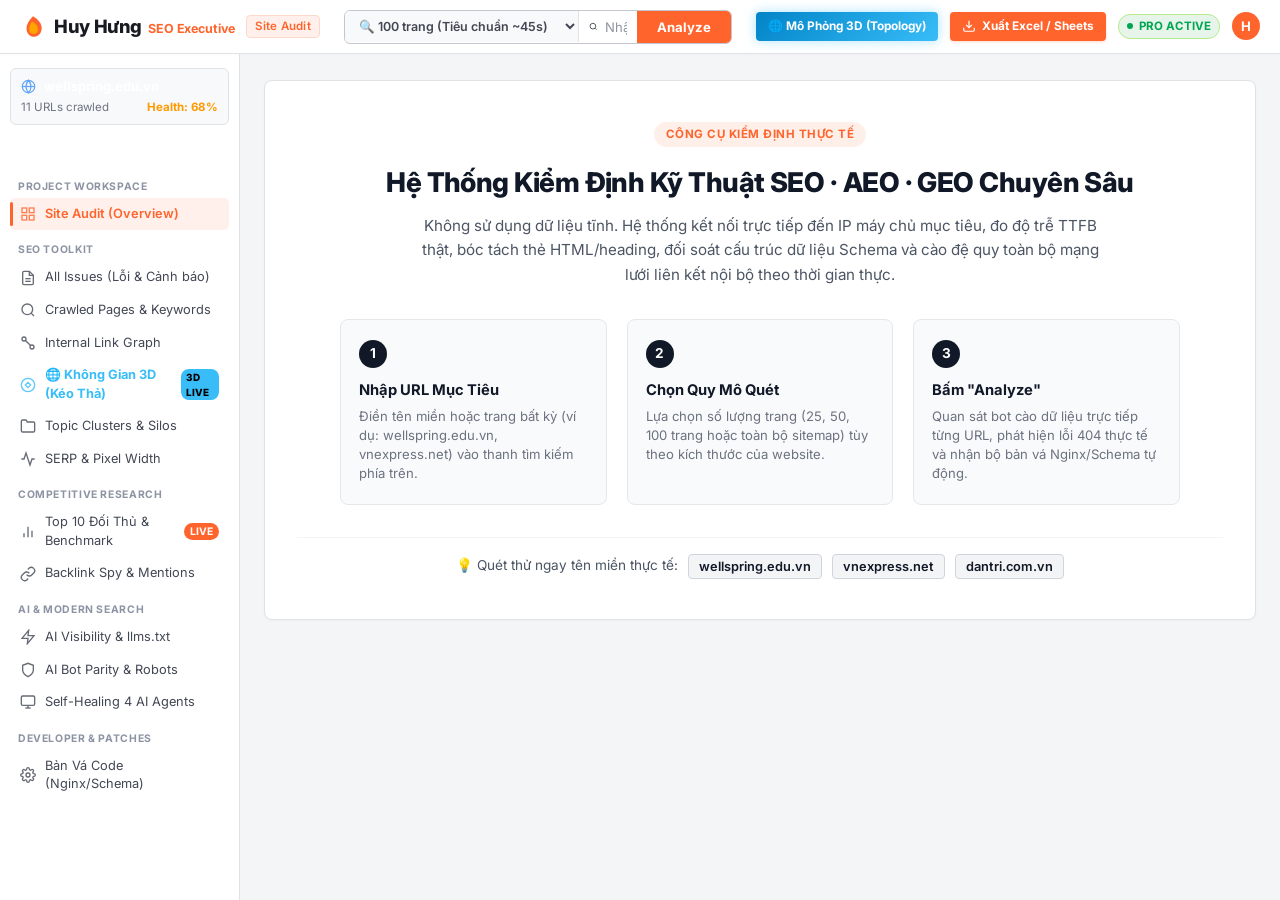
==== commit 0fb4d3ad: "feat(3d-topology): add interactive 3D WebGL force graph with draggable nodes, 360-degree rotation, s" ====
--- a/public/index.html
+++ b/public/index.html
@@ -63,6 +63,9 @@
 
     <!-- Right User Account & Plan Status -->
     <div class="semrush-header-right">
+      <a href="/3d" target="_blank" class="semrush-export-btn" style="background: linear-gradient(135deg, #0284c7, #38bdf8); color: #fff; border-color: #38bdf8; box-shadow: 0 0 12px rgba(56, 189, 248, 0.4); text-decoration: none;" title="Khám phá không gian 3D tương tác toàn bộ mạng lưới logic trang web">
+        <span>🌐 Mô Phỏng 3D (Topology)</span>
+      </a>
       <a href="/api/export/top10-excel" class="semrush-export-btn" id="btnHeaderExportExcel" title="Tải xuống tệp Excel báo cáo Top 10 đối thủ (5 trang tính)">
         <svg width="14" height="14" viewBox="0 0 24 24" fill="none" stroke="currentColor" stroke-width="2"><path d="M21 15v4a2 2 0 0 1-2 2H5a2 2 0 0 1-2-2v-4"></path><polyline points="7 10 12 15 17 10"></polyline><line x1="12" y1="15" x2="12" y2="3"></line></svg>
         <span>Xuất Excel / Sheets</span>
@@ -118,6 +121,11 @@
         <svg class="semrush-nav-icon nav-icon" viewBox="0 0 24 24" fill="none" stroke="currentColor" stroke-width="2"><circle cx="6" cy="6" r="3"></circle><circle cx="18" cy="18" r="3"></circle><line x1="8.5" y1="8.5" x2="15.5" y2="15.5"></line></svg>
         <span>Internal Link Graph</span>
       </div>
+      <a href="/3d" target="_blank" class="semrush-nav-item sidebar-nav-item" style="text-decoration: none; color: inherit;">
+        <svg class="semrush-nav-icon nav-icon" viewBox="0 0 24 24" fill="none" stroke="#38bdf8" stroke-width="2"><circle cx="12" cy="12" r="10"></circle><polygon points="12 8 8 12 12 16 16 12 12 8"></polygon></svg>
+        <span style="color: #38bdf8; font-weight: 700;">🌐 Không Gian 3D (Kéo Thả)</span>
+        <span style="background: #38bdf8; color: #000; font-size: 0.62rem; font-weight: 800; padding: 1px 5px; border-radius: 8px; margin-left: auto;">3D LIVE</span>
+      </a>
       <div class="semrush-nav-item sidebar-nav-item" data-tab="tabContentLogic">
         <svg class="semrush-nav-icon nav-icon" viewBox="0 0 24 24" fill="none" stroke="currentColor" stroke-width="2"><path d="M22 19a2 2 0 0 1-2 2H4a2 2 0 0 1-2-2V5a2 2 0 0 1 2-2h5l2 3h9a2 2 0 0 1 2 2z"></path></svg>
         <span>Topic Clusters &amp; Silos</span>
@@ -985,6 +993,21 @@
               <span class="stat-number" id="netDeadEndsCount">--</span>
               <span class="stat-label">Trang cụt (0 Outlinks)</span>
             </div>
+          </div>
+
+          <!-- 3D Fullscreen Experience Banner -->
+          <div style="background: linear-gradient(135deg, rgba(14, 165, 233, 0.15), rgba(99, 102, 241, 0.15)); border: 1px solid rgba(56, 189, 248, 0.35); border-radius: 10px; padding: 14px 18px; margin-bottom: 20px; display: flex; align-items: center; justify-content: space-between; box-shadow: 0 4px 20px rgba(56, 189, 248, 0.1);">
+            <div style="display: flex; align-items: center; gap: 14px;">
+              <div style="width: 44px; height: 44px; border-radius: 10px; background: linear-gradient(135deg, #0284c7, #38bdf8); display: flex; align-items: center; justify-content: center; font-size: 1.4rem; box-shadow: 0 0 15px rgba(56, 189, 248, 0.4);">🌐</div>
+              <div>
+                <h4 style="color: #fff; font-size: 0.95rem; font-weight: 700; margin-bottom: 3px;">Mô Phỏng 3D WebGL Đa Chiều: Tự Do Kéo Thả Điểm &amp; Điều Hướng Logic Trang Web</h4>
+                <p style="color: #94a3b8; font-size: 0.8rem; margin: 0;">Khám phá toàn bộ 82 URLs, 137 liên kết, 5 Trụ Cột (Pillars), các bài vệ tinh và lỗi 404 trong không gian 3D. Hỗ trợ xoay 360°, phóng to/thu nhỏ, kéo thả node và kiểm tra chi tiết từng tab link.</p>
+              </div>
+            </div>
+            <a href="/3d" target="_blank" style="background: linear-gradient(135deg, #38bdf8, #0284c7); color: #fff; font-weight: 700; font-size: 0.82rem; padding: 10px 18px; border-radius: 8px; text-decoration: none; display: flex; align-items: center; gap: 8px; box-shadow: 0 0 15px rgba(56, 189, 248, 0.4); white-space: nowrap;">
+              <span>🚀 Mở Toàn Màn Hình 3D</span>
+              <svg width="14" height="14" viewBox="0 0 24 24" fill="none" stroke="currentColor" stroke-width="2"><path d="M18 13v6a2 2 0 0 1-2 2H5a2 2 0 0 1-2-2V8a2 2 0 0 1 2-2h6"></path><polyline points="15 3 21 3 21 9"></polyline><line x1="10" y1="14" x2="21" y2="3"></line></svg>
+            </a>
           </div>
 
           <!-- Interactive Force-Directed Link Graph (Canvas 2D Engine - Obsidian / Screaming Frog Style) -->
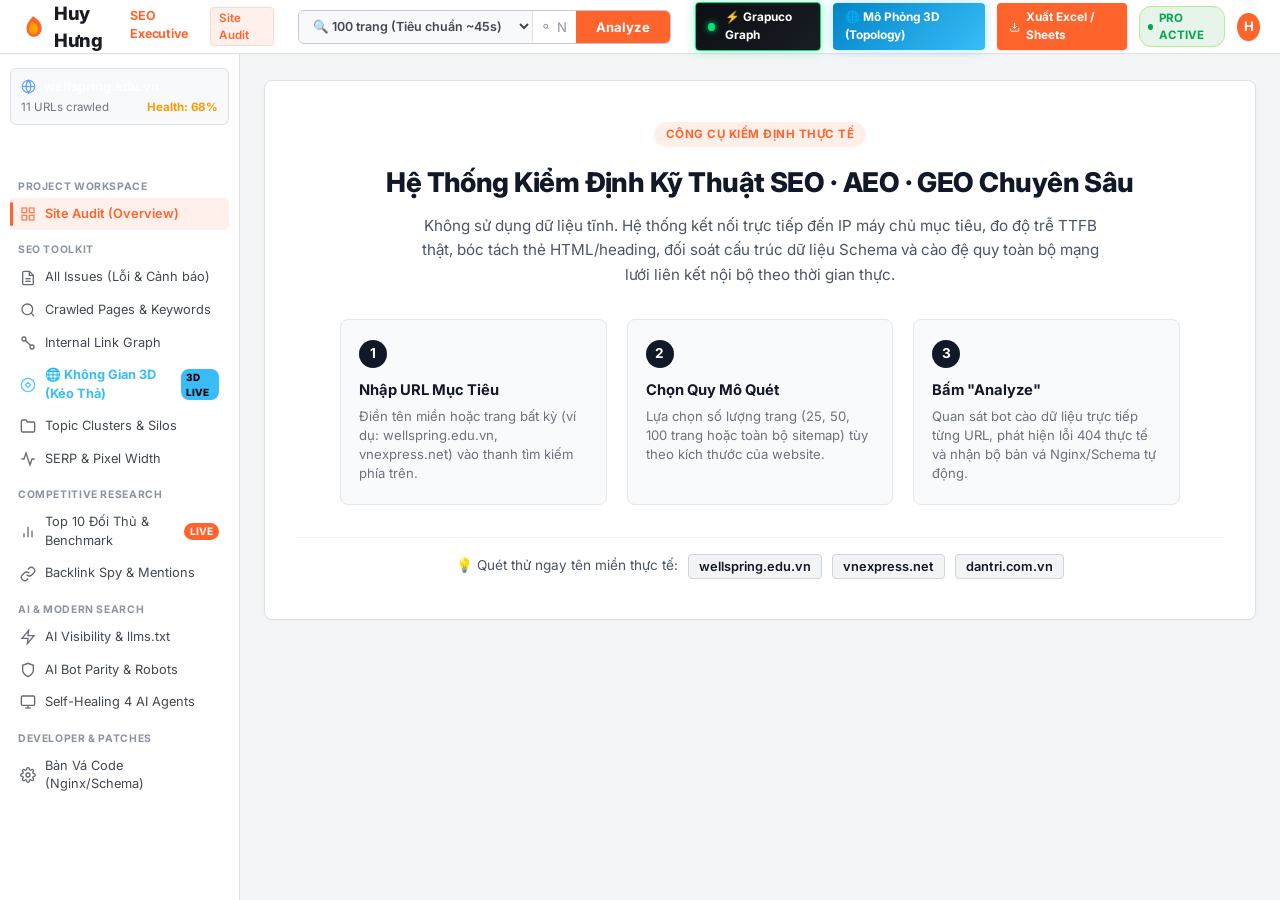
==== commit d9dbb7e3: "feat(grapuco): 1:1 Architecture & Knowledge Graph clone for wellspring.edu.vn" ====
--- a/public/index.html
+++ b/public/index.html
@@ -63,6 +63,10 @@
 
     <!-- Right User Account & Plan Status -->
     <div class="semrush-header-right">
+      <a href="/grapuco" target="_blank" class="semrush-export-btn" style="background: linear-gradient(135deg, #0c0e12, #181d24); color: #00e575; border: 1px solid #00e575; box-shadow: 0 0 12px rgba(0, 229, 117, 0.35); text-decoration: none; font-weight: 700;" title="Mô hình Architecture Knowledge Graph chuẩn 1:1 Grapuco.com">
+        <span style="display:inline-block; width:8px; height:8px; border-radius:50%; background:#00e575; box-shadow:0 0 6px #00e575; margin-right:4px;"></span>
+        <span>⚡ Grapuco Graph</span>
+      </a>
       <a href="/3d" target="_blank" class="semrush-export-btn" style="background: linear-gradient(135deg, #0284c7, #38bdf8); color: #fff; border-color: #38bdf8; box-shadow: 0 0 12px rgba(56, 189, 248, 0.4); text-decoration: none;" title="Khám phá không gian 3D tương tác toàn bộ mạng lưới logic trang web">
         <span>🌐 Mô Phỏng 3D (Topology)</span>
       </a>
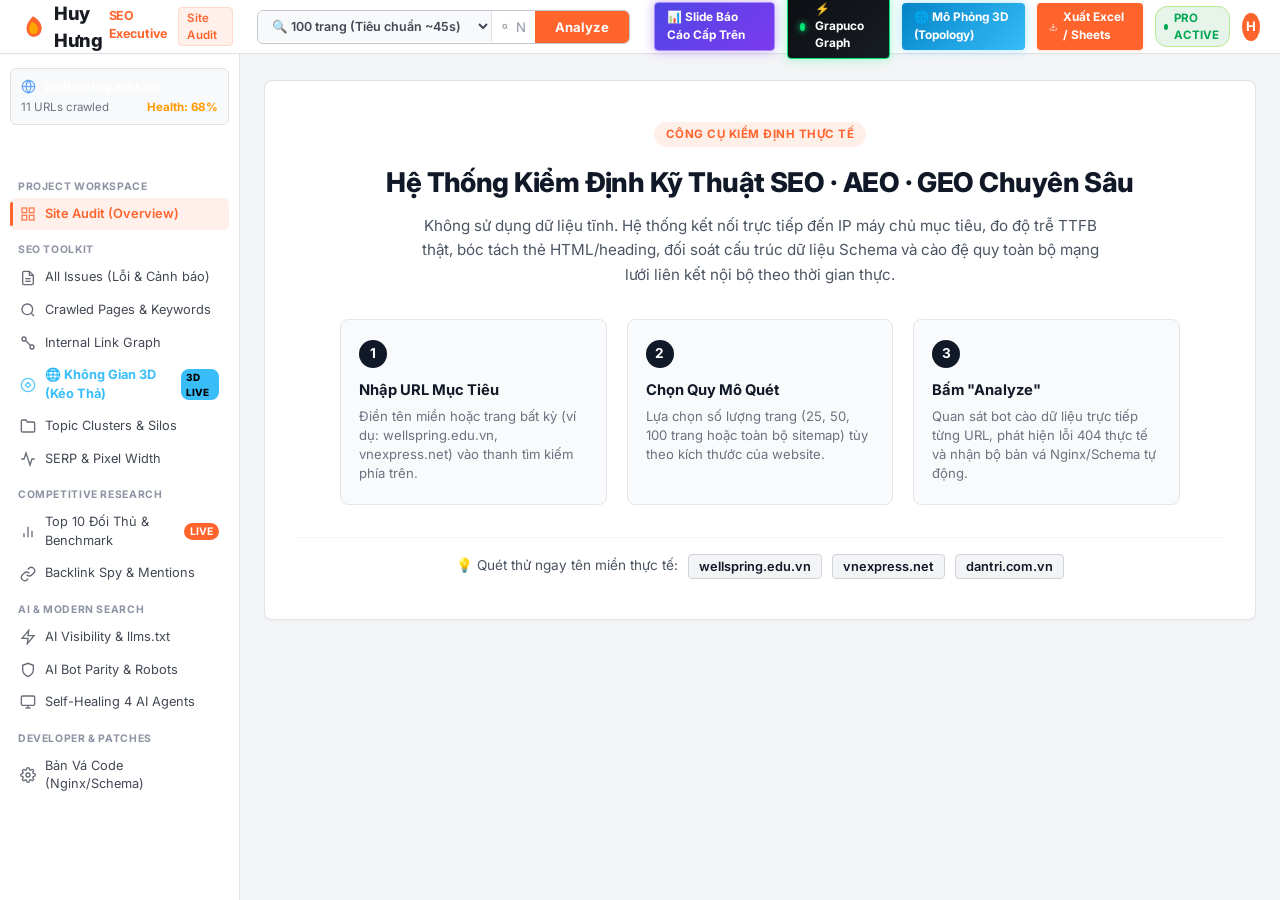
==== commit e778f79d: "feat(slides): Executive SEO presentation with in-browser live editing" ====
--- a/public/index.html
+++ b/public/index.html
@@ -63,6 +63,9 @@
 
     <!-- Right User Account & Plan Status -->
     <div class="semrush-header-right">
+      <a href="/slides" target="_blank" class="semrush-export-btn" style="background: linear-gradient(135deg, #4f46e5, #7c3aed); color: #fff; border: 1px solid #a78bfa; box-shadow: 0 0 12px rgba(124, 58, 237, 0.4); text-decoration: none; font-weight: 700;" title="Mở Slide thuyết trình Ban Lãnh Đạo chuẩn Senior (Bấm E để sửa trực tiếp)">
+        <span>📊 Slide Báo Cáo Cấp Trên</span>
+      </a>
       <a href="/grapuco" target="_blank" class="semrush-export-btn" style="background: linear-gradient(135deg, #0c0e12, #181d24); color: #00e575; border: 1px solid #00e575; box-shadow: 0 0 12px rgba(0, 229, 117, 0.35); text-decoration: none; font-weight: 700;" title="Mô hình Architecture Knowledge Graph chuẩn 1:1 Grapuco.com">
         <span style="display:inline-block; width:8px; height:8px; border-radius:50%; background:#00e575; box-shadow:0 0 6px #00e575; margin-right:4px;"></span>
         <span>⚡ Grapuco Graph</span>
